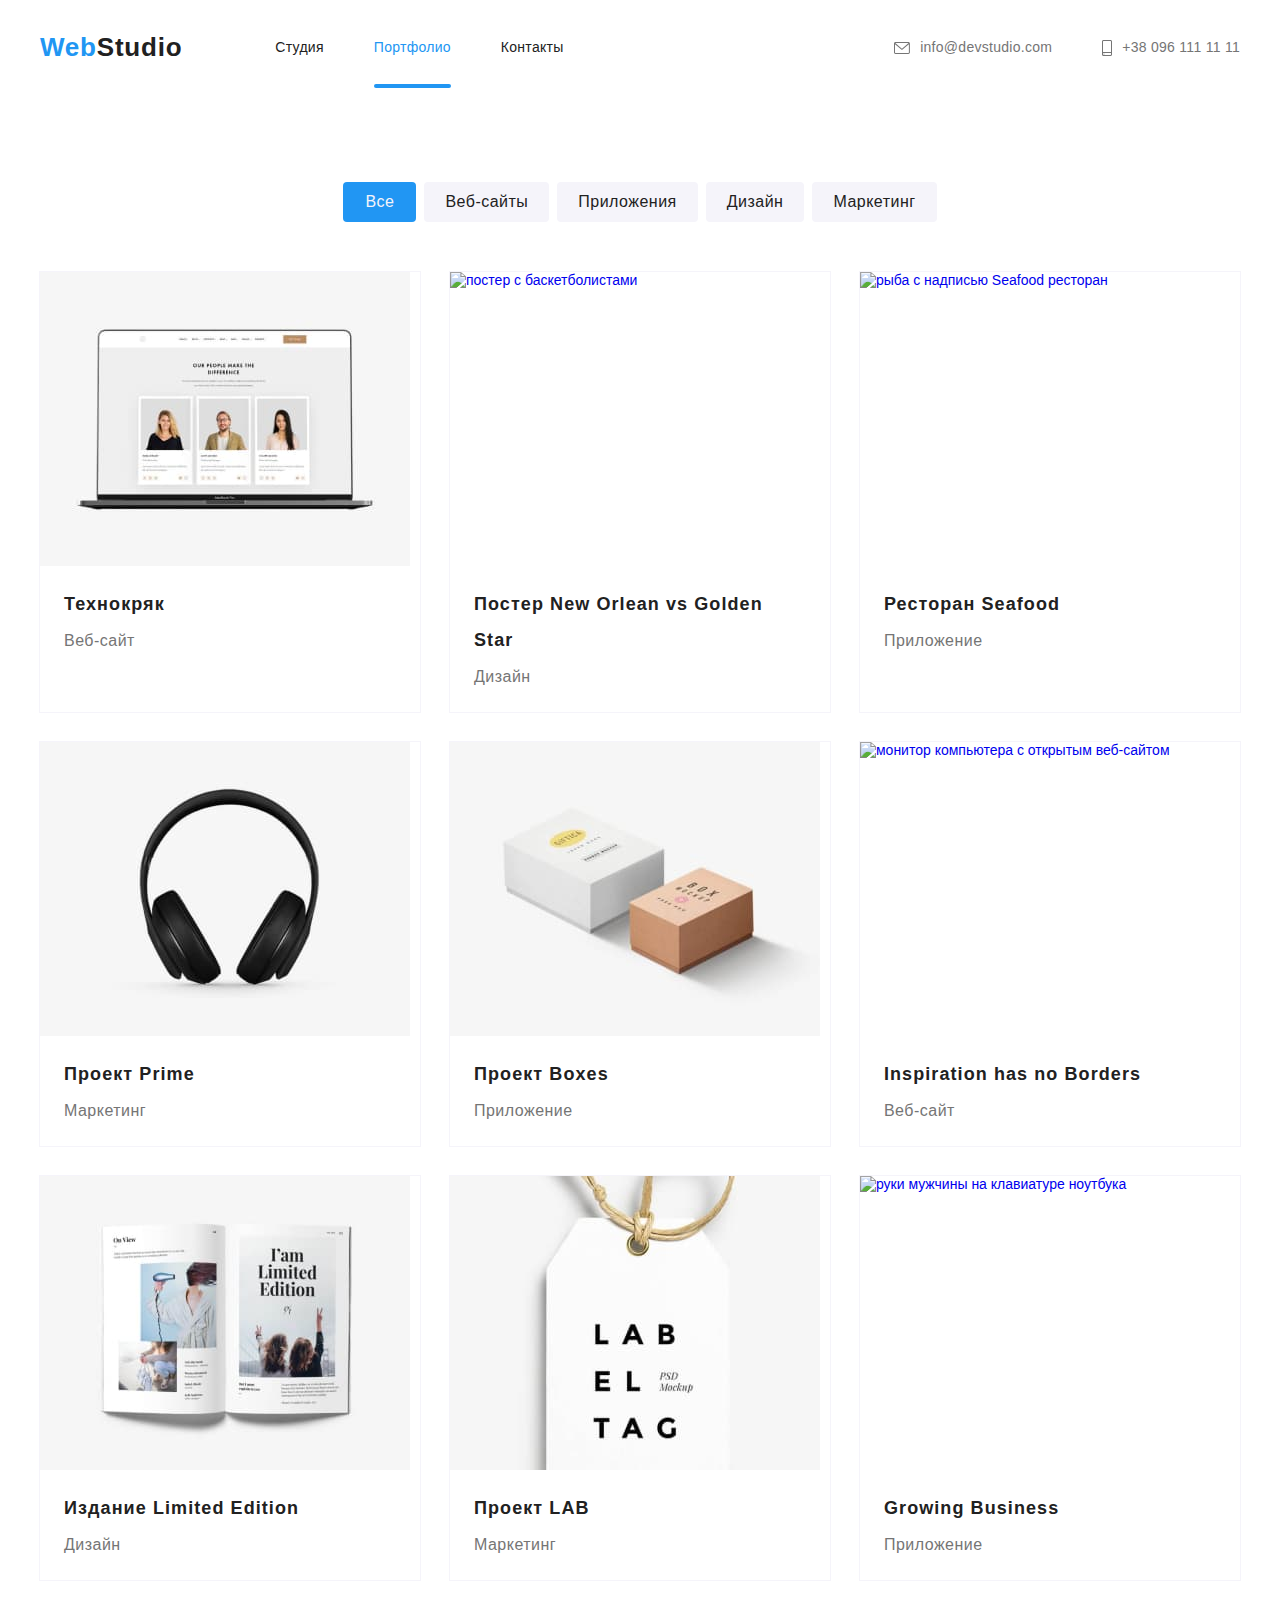
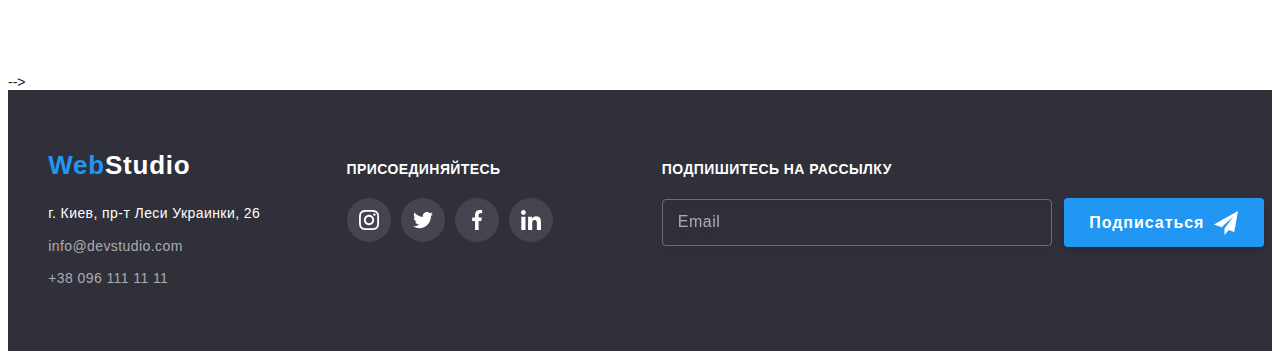
==== portfolio.html @ d3cbbb39 "filters" ====
<!DOCTYPE html>
<html lang="ru">
<head>
    <meta charset="UTF-8">
    <meta name="viewport" content="width=device-width, initial-scale=1.0">
    <title>Портфолио</title>
    <link rel="stylesheet" href="https://cdnjs.cloudflare.com/ajax/libs/modern-normalize/1.0.0/modern-normalize.min.css"
        integrity="sha512-ISS7cAi1PEhQ8jnbJpJZMd29NlhNj4AWYyLOSp2CE/CsHxTCu+r+t0D2yoJudVrd0/8fTVPUVDzY5Tvli75u/g=="
        crossorigin="anonymous" />
    <link rel="stylesheet" href="./css/portfolio.min.css">
</head>
<body>
    <!-- HEADER -->
        <header class="header">
            <div class="container page-header">
                <nav class="navigation">
                    <a href="#" class="logo"> <span class="logo-accent">Web</span>Studio</a>
                    <ul class="site-nav list">
                        <li class="site-nav-item">
                            <a href="./index.html" class="link">Студия</a>
                        </li>
                        <li class="site-nav-item">
                            <a href="./portfolio.html" class="link current">Портфолио</a>
                        </li>
                        <li class="site-nav-item">
                            <a href="#" class="link">Контакты</a>
                        </li>
                    </ul>
                </nav>
                <ul class="contacts-nav list">
                    <li class="contacts-nav-item">
                        <a href="mailto:info@devstudio.com" class="contacts-nav-link link">
                            <svg class="icon-mail" width="16px" height="12px">
                                <use href="./imeges/sprite-svg.svg#icon-envelope"></use>
                            </svg>info@devstudio.com</a>
                    </li>
                    <li class="contacts-nav-item">
                        <a href="tel:+380961111111" class="contacts-nav-link link">
                            <svg class="icon-phone" width="10px" height="16px">
                                <use href="./imeges/sprite-svg.svg#icon-smartphone"></use>
                            </svg>+38 096 111 11 11</a>
                    </li>
                </ul>
                <button class="burger-button" type="button" data-menu-button>
                    <svg class="burger-icon" width="40" height="40">
                        <use href="./imeges/sprite-svg.svg#menu-40"></use>
                    </svg>
                </button>
            </div>
            <div class="mobile-menu is-open" data-menu>
                <button class="mobile-close-button" type="button" data-menu-close>
                    <svg class="close-icon" width="40" height="40">
                        <use href="./imeges/sprite-svg.svg#close-40"></use>
                    </svg>
                </button>
                <ul class="mobile-site-nav list">
                    <li class="mobile-site-items">
                        <a href="./index.html" class="mobile-site-link link">Студия</a>
                    </li>
                    <li class="mobile-site-items">
                        <a href="./portfolio.html" class="mobile-site-link link current">Портфолио</a>
                    </li>
                    <li class="mobile-site-items">
                        <a href="#" class="mobile-site-link link ">Контакты</a>
                    </li>
                </ul>
                <div class="mobile-contacts">
                    <ul class="contacts-nav-mobile list">
                        <li class="mobile-contacts-item">
                            <a href="tel:+380961111111" class="mobile-contacts-link link">+38 096 111 11 11</a>
                        </li>
                        <li class="mobile-contacts-item">
                            <a href="mailto:info@devstudio.com" class="mobile-contacts-link link">info@devstudio.com</a>
                        </li>
                    </ul>
                    <ul class="mobile-social-menu list">
                        <li class="mobile-social-text">Instagram</li>
                        <li class="mobile-social-text">Twitter</li>
                        <li class="mobile-social-text">Facebook</li>
                        <li class="mobile-social-text">LinkedIn</li>
                    </ul>
                </div>
            </div>
        </header>
    <main>
    <!-- PORTFOLIO -->
        <section class="section-portfolio">
        <div class="container">
            <h1 class="visually-hidden">Портфолио</h1>
            <!--filters-->
            <ul class="section-filters list"> 
                <li class="filters-items">
                    <button type="button" class="buttons-filters filter-all">Все</button>
                </li>
                <li class="filters-items">
                    <button type="button" class="buttons-filters">Веб-сайты</button>
                </li>
                <li class="filters-items">
                    <button type="button" class="buttons-filters">Приложения</button>
                </li>
                <li class="filters-items">
                    <button type="button" class="buttons-filters">Дизайн</button>
                </li>
                <li class="filters-items">
                    <button type="button" class="buttons-filters">Маркетинг</button>
                </li>
            </ul> 
            <!--Projects-->
           <ul class="projects list"> 
               <li class="projects-items">
                <a href="#" class="projects-link link">
                    <div class="projects-thumb">
                    <img class="projects-img" src="./imeges/projects/tehnocrack.jpg" alt="монитор ноутбука с открытым веб-сайтом" width="370" height="294">
                            <p class="projects-overlay-text">
                                Технокряк это современная площадка распространения коронавируса. Компании используют эту платформу для цифрового
                                шпионажа и атак на защищённые сервера конкурентов.
                            </p>
                    </div>
                    <div class="card-title">
                            <h2 class="project-title">Технокряк</h2>
                            <p class="projects-text">Веб-сайт</p>
                    </div>
               </a>
              </li>
               <li class="projects-items">
                <a href="#" class="projects-link link">
                <div class="projects-thumb">
                    <img class="projects-img" src="./imeges/projects/poster.jpg" alt="постер с баскетболистами" width="370" height="294">
                        <p class="projects-overlay-text">
                            Технокряк это современная площадка распространения коронавируса. Компании используют эту платформу для цифрового
                            шпионажа и атак на защищённые сервера конкурентов.
                        </p>
                </div>
                    <div class="card-title">
                        <h2 class="project-title">Постер New Orlean vs Golden Star</h2>
                        <p class="projects-text">Дизайн</p>
                    </div>
                </a>
               </li>
               <li class="projects-items">
                <a href="#" class="projects-link link">
                <div class="projects-thumb">
                    <img class="projects-img" src="./imeges/projects/seafood.jpg" alt="рыба с надписью Seafood ресторан" width="370" height="294">
                        <p class="projects-overlay-text">
                            Технокряк это современная площадка распространения коронавируса. Компании используют эту платформу для цифрового
                            шпионажа и атак на защищённые сервера конкурентов.
                        </p>
                </div>
                    <div class="card-title">
                    <h2 class="project-title">Ресторан Seafood</h2>
                    <p class="projects-text">Приложение</p>
                </div>
                </a>
               </li>
               <li class="projects-items">
                <a href="#" class="projects-link link">
                <div class="projects-thumb">
                    <img class="projects-img" src="./imeges/projects/prime.jpg" alt="наушники" width="370" height="294">
                        <p class="projects-overlay-text">
                            Технокряк это современная площадка распространения коронавируса. Компании используют эту платформу для цифрового
                            шпионажа и атак на защищённые сервера конкурентов.
                        </p>
                </div>
                    <div class="card-title">
                        <h2 class="project-title">Проект Prime</h2>
                        <p class="projects-text">Маркетинг</p>
                    </div>
                </a>
                </li>
               <li class="projects-items">
                <a href="#" class="projects-link link">
                <div class="projects-thumb">
                    <img class="projects-img" src="./imeges/projects/boxes.jpg" alt="оранжевая и белая коробки с надписями" width="370" height="294">
                        <p class="projects-overlay-text">
                            Технокряк это современная площадка распространения коронавируса. Компании используют эту платформу для цифрового
                            шпионажа и атак на защищённые сервера конкурентов.
                        </p>
                </div>
                    <div class="card-title">
                    <h2 class="project-title">Проект Boxes</h2>
                   <p class="projects-text">Приложение</p>
                </div>
                </a>
                </li>
               <li class="projects-items">
                <a href="#" class="projects-link link">
                <div class="projects-thumb"> 
                    <img class="projects-img" src="./imeges/projects/no-borders.jpg" alt="монитор компьютера с открытым веб-сайтом" width="370" height="294">
                        <p class="projects-overlay-text">
                            Технокряк это современная площадка распространения коронавируса. Компании используют эту платформу для цифрового
                            шпионажа и атак на защищённые сервера конкурентов.
                        </p>
                </div>
                    <div class="card-title">
                        <h2 class="project-title">Inspiration has no Borders</h2>
                        <p class="projects-text">Веб-сайт</p>
                    </div>
                </a>
                </li>
               <li class="projects-items">
                <a href="#" class="projects-link link">
                <div class="projects-thumb">
                    <img class="projects-img" src="./imeges/projects/limited.jpg" alt="раскрытый журнал" width="370" height="294">
                        <p class="projects-overlay-text">
                            Технокряк это современная площадка распространения коронавируса. Компании используют эту платформу для цифрового
                            шпионажа и атак на защищённые сервера конкурентов.
                        </p>
                </div>
                    <div class="card-title">
                        <h2 class="project-title">Издание Limited Edition</h2>
                        <p class="projects-text">Дизайн</p>
                    </div>
                </a>
                </li>
               <li class="projects-items">
                <a href="#" class="projects-link link">
                <div class="projects-thumb">
                    <img class="projects-img" src="./imeges/projects/lab.jpg" alt="бирка от одежды" width="370" height="294">
                        <p class="projects-overlay-text">
                            Технокряк это современная площадка распространения коронавируса. Компании используют эту платформу для цифрового
                            шпионажа и атак на защищённые сервера конкурентов.
                        </p>
                </div>
                    <div class="card-title">
                        <h2 class="project-title">Проект LAB</h2>
                        <p class="projects-text">Маркетинг</p>
                    </div>
                </a>
               </li>
               <li class="projects-items">
                <a href="#" class="projects-link link">
                <div class="projects-thumb">
                    <img class="projects-img" src="./imeges/projects/business.jpg" alt="руки мужчины на клавиатуре ноутбука" width="370" height="294">
                        <p class="projects-overlay-text">
                            Технокряк это современная площадка распространения коронавируса. Компании используют эту платформу для цифрового
                            шпионажа и атак на защищённые сервера конкурентов.
                        </p>
                </div>
                    <div class="card-title">
                        <h2 class="project-title">Growing Business</h2>
                        <p class="projects-text">Приложение</p>
                    </div>
                </a>
                </li>
           </ul>

        </div>
        </section> -->
    </main>
<!-- FOOTER -->
    <footer class="footer-contacts">
        <div class="container footer">
            <div class="footer-adress">
                <a href="#" class="footer-logo link"><span class="logo-accent">Web</span>Studio</a>
                <address>
                    <ul class="adress list">
                        <li class="adress-item">
                            <a href="https://goo.gl/maps/YhiBnoZrhkPJPNng6" target="blank" class="adress-map">г. Киев, пр-т
                                Леси Украинки, 26</a>
                        </li>
                        <li class="adress-item">
                            <a href="mailto:info@devstudio.com" class="adress-link">info@devstudio.com</a>
                        </li>
                        <li class="adress-item">
                            <a href="tel:+380961111111" class="adress-link">+38 096 111 11 11</a>
                        </li>
                    </ul>
                </address>
            </div>
            <div class="social-footer">
                <p class="social-footer-text">присоединяйтесь</p>
                <ul class="social-footer-thumbs list">
                    <li class="social-footer-items">
                        <a href="#" class="social-footer-link link">
                            <svg class="social-footer-icons" width="20px" height="20px">
                                <use href="./imeges/sprite-svg.svg#icon-instagram"></use>
                            </svg>
                        </a>
                    </li>
                    <li class="social-footer-items">
                        <a href="#" class="social-footer-link link">
                            <svg class="social-footer-icons" width="20px" height="20px">
                                <use href="./imeges/sprite-svg.svg#icon-twitter"></use>
                            </svg>
                        </a>
                    </li>
                    <li class="social-footer-items">
                        <a href="#" class="social-footer-link link">
                            <svg class="social-footer-icons" width="20px" height="20px">
                                <use href="./imeges/sprite-svg.svg#icon-facebook"></use>
                            </svg>
                        </a>
                    </li>
                    <li class="social-footer-items">
                        <a href="#" class="social-footer-link link">
                            <svg class="social-footer-icons" width="20px" height="20px">
                                <use href="./imeges/sprite-svg.svg#icon-linkedin"></use>
                            </svg>
                        </a>
                    </li>
                </ul>
            </div>
                    <div class="subscribe-footer">
                        <p class="subscribe-footer-text">Подпишитесь на рассылку</p>
                        <div class="subscribe-form">
                            <form class="footer-form">
                                <div class="form-field">
                                    <label for="mail"></label>
                                    <input class="form-field-input" type="text" name="mail" id="mail" placeholder="Email" />
                                </div>
                                <button type="submit" class="btn-subscribe">Подписаться
                                    <svg class="btn-icon" width="24" height="24">
                                        <use href="./imeges/sprite-svg.svg#send"></use>
                                    </svg>
                                </button>
                            </form>
                        </div>
                    </div>
        </div>
    </footer>
    <script src="./js/mobile-menu.js"></script>
</body>
</html>
---- css/portfolio.min.css ----
:root{--main-font: "Roboto", sans-serif;--logo-font: "Raleway", sans-serif;--primary-text-color: #212121;--title-text-color: #757575;--accent-color: #2196f3;--main-bg-color: #eeeeee;--background-color: #ffffff;--main-lite-color: rgba(255, 255, 255, 0.6);--footer-bg-color: #2f303a;--main-bg-color: #f5f4fa;--icon-color: #afb1b8;--time-animation: 250ms;--bezier-animation: cubic-bezier(0.4, 0, 0.2, 1)}.visually-hidden{position:absolute;width:1px;height:1px;margin:-1px;padding:0;overflow:hidden;border:0;clip:rect(0 0 0 0)}body{font-family:"Roboto",sans-serif;font-weight:400;font-size:14px;background-color:#fff;color:#212121}.list{padding:0px;margin:0px;list-style:none}.link{text-decoration:none}h1,h2,h3,h4,p{margin:0px}img{display:block;max-width:100%;height:auto}.btn-subscribe,.modal-btn-thumb,.page-header,.social-footer-thumbs,.social-footer-link,.footer-form,.form-field{display:-webkit-box;display:-ms-flexbox;display:flex;-webkit-box-align:center;-ms-flex-align:center;align-items:center}.container{width:100%;padding:0 15px;margin:0 auto}@media screen and (min-width: 480px){.container{width:480px}}@media screen and (min-width: 768px){.container{width:768px}}@media screen and (min-width: 1200px){.container{width:1200px}}@media screen and (min-width: 768px){.burger-button{display:none}}.burger-button,.mobile-close-button{padding:0;border:none;background-color:transparent}.mobile-close-button{position:absolute;top:10px;right:15px}.burger-button:hover,.burger-button:focus,.mobile-close-button:hover,.mobile-close-button:focus{color:#2196f3}.buttons.primary{padding:10px 30px;min-width:200px;text-align:center;border:1px solid transparent;border-radius:4px;font-size:16px;font-weight:700;line-height:1.87;letter-spacing:0.06em;cursor:pointer;background-color:#2196f3;color:#fff;-webkit-transition-property:background-color, -webkit-box-shadow;transition-property:background-color, -webkit-box-shadow;transition-property:background-color, box-shadow;transition-property:background-color, box-shadow, -webkit-box-shadow;-webkit-transition-duration:250ms;transition-duration:250ms;-webkit-transition-timing-function:cubic-bezier(0.4, 0, 0.2, 1);transition-timing-function:cubic-bezier(0.4, 0, 0.2, 1)}.buttons.primary:hover,.buttons.primary:focus{background-color:#188ce8;-webkit-box-shadow:0px 4px 4px rgba(0,0,0,0.15);box-shadow:0px 4px 4px rgba(0,0,0,0.15)}.buttons-filters{margin:0px;padding:6px 20px;min-width:73px;text-align:center;border:1px solid transparent;border-radius:4px;font-size:16px;font-weight:500;line-height:1.62;letter-spacing:0.03em;cursor:pointer;background-color:#f5f4fa;color:#212121;font-family:inherit;-webkit-transition-property:background-color, color, -webkit-box-shadow;transition-property:background-color, color, -webkit-box-shadow;transition-property:background-color, box-shadow, color;transition-property:background-color, box-shadow, color, -webkit-box-shadow;-webkit-transition-duration:250ms;transition-duration:250ms;-webkit-transition-timing-function:cubic-bezier(0.4, 0, 0.2, 1);transition-timing-function:cubic-bezier(0.4, 0, 0.2, 1)}.buttons-filters:hover,.buttons-filters:focus{background-color:#2196f3;color:#f5f4fa;-webkit-box-shadow:0px 3px 1px rgba(0,0,0,0.1),0px 1px 2px rgba(0,0,0,0.08),0px 2px 2px rgba(0,0,0,0.12);box-shadow:0px 3px 1px rgba(0,0,0,0.1),0px 1px 2px rgba(0,0,0,0.08),0px 2px 2px rgba(0,0,0,0.12)}.btn-subscribe{-webkit-box-pack:center;-ms-flex-pack:center;justify-content:center;padding:10px;min-width:200px;font-size:16px;font-weight:700;line-height:1.87;-webkit-box-align:center;-ms-flex-align:center;align-items:center;text-align:center;letter-spacing:0.06em;color:#fff;background-color:#2196f3;-webkit-box-shadow:0px 4px 4px rgba(0,0,0,0.15);box-shadow:0px 4px 4px rgba(0,0,0,0.15);border-radius:4px;border-width:0;cursor:pointer}.btn-icon{margin-left:10px}.modal-btn-thumb{position:absolute;top:8px;right:8px;-webkit-box-pack:center;-ms-flex-pack:center;justify-content:center;background-color:#fff;width:30px;height:30px;border:1px solid rgba(0,0,0,0.1);border-radius:50%;cursor:pointer;color:#000000}.modal-btn-thumb:hover,.modal-btn-thumb:focus{color:#2196f3}.modal-icon-close{fill:currentColor;-webkit-transition-property:color;transition-property:color;-webkit-transition-duration:250ms;transition-duration:250ms;-webkit-transition-timing-function:cubic-bezier(0.4, 0, 0.2, 1);transition-timing-function:cubic-bezier(0.4, 0, 0.2, 1)}.modal-btn-send{text-align:center}.btn-send{padding:10px 56px;font-size:16px;font-weight:700;line-height:1.87;letter-spacing:0.06em;min-width:200px;background-color:#2196f3;color:#fff;-webkit-box-shadow:0px 4px 4px rgba(0,0,0,0.15);box-shadow:0px 4px 4px rgba(0,0,0,0.15);border-radius:4px;border-width:0;cursor:pointer;-webkit-transition-property:background-color;transition-property:background-color;-webkit-transition-duration:250ms;transition-duration:250ms;-webkit-transition-timing-function:cubic-bezier(0.4, 0, 0.2, 1);transition-timing-function:cubic-bezier(0.4, 0, 0.2, 1)}.btn-send:focus,.btn-send:hover{background:#188ce8;-webkit-box-shadow:0px 4px 4px rgba(0,0,0,0.15);box-shadow:0px 4px 4px rgba(0,0,0,0.15)}.section-title{margin-bottom:50px;text-align:center;font-size:36px;font-weight:700;line-height:1.16;letter-spacing:0.03em}.mobile-menu{position:absolute;top:0;left:50%;-webkit-transform:translateX(-50%) translateY(-100%);transform:translateX(-50%) translateY(-100%);width:100%;max-width:480px;max-height:796px;display:-webkit-box;display:-ms-flexbox;display:flex;-webkit-box-orient:vertical;-webkit-box-direction:normal;-ms-flex-direction:column;flex-direction:column;-webkit-box-pack:justify;-ms-flex-pack:justify;justify-content:space-between;padding:48px 40px;background-color:#fff;-webkit-transition-property:-webkit-transform;transition-property:-webkit-transform;transition-property:transform;transition-property:transform, -webkit-transform;-webkit-transition-duration:250ms;transition-duration:250ms;-webkit-transition-timing-function:cubic-bezier(0.4, 0, 0.2, 1);transition-timing-function:cubic-bezier(0.4, 0, 0.2, 1)}.mobile-menu.is-open{-webkit-transform:translateX(-50%) translateY(0%);transform:translateX(-50%) translateY(0%)}@media screen and (min-width: 768px){.mobile-menu{display:none}}.mobile-site-nav{margin-bottom:305px}.mobile-site-items:not(:last-child){margin-bottom:37px}.mobile-site-link{font-size:40px;font-weight:500;line-height:1.18;letter-spacing:0.02em;color:#212121;-webkit-transition-property:color;transition-property:color;-webkit-transition-duration:250ms;transition-duration:250ms;-webkit-transition-timing-function:cubic-bezier(0.4, 0, 0.2, 1);transition-timing-function:cubic-bezier(0.4, 0, 0.2, 1)}.mobile-site-link.current{color:#2196f3}.mobile-site-link:hover,.mobile-site-link:focus{color:#2196f3;fill:#2196f3}.contacts-nav-mobile{margin-bottom:64px}.mobile-contacts-item:not(:last-child){margin-bottom:32px}.mobile-contacts-link{font-size:34px;font-weight:500;line-height:1.18;letter-spacing:0.02em;color:#757575;-webkit-transition-property:color;transition-property:color;-webkit-transition-duration:250ms;transition-duration:250ms;-webkit-transition-timing-function:cubic-bezier(0.4, 0, 0.2, 1);transition-timing-function:cubic-bezier(0.4, 0, 0.2, 1)}.mobile-contacts-link:hover,.mobile-contacts-link:focus{color:#2196f3}.mobile-social-menu{display:-webkit-box;display:-ms-flexbox;display:flex;font-size:18px;font-weight:500;line-height:1.22;letter-spacing:0.02em;color:#2196f3}.mobile-social-text:not(:last-child){margin-right:10px}.mobile-social-text:not(:last-child)::after{content:" ";margin-left:10px;width:22px;height:0px;border:1px solid rgba(33,33,33,0.2)}.burger-icon,.mobile-close-button{fill:currentColor}.page-header{-webkit-box-pack:justify;-ms-flex-pack:justify;justify-content:space-between;-webkit-box-align:center;-ms-flex-align:center;align-items:center}@media screen and (min-width: 768px){.navigation{display:-webkit-box;display:-ms-flexbox;display:flex;-webkit-box-align:center;-ms-flex-align:center;align-items:center}}.logo{display:block;padding-top:24px;padding-bottom:24px;font-family:"Raleway",sans-serif;font-size:26px;font-weight:700;line-height:1.19;letter-spacing:0.03em;text-decoration:none;cursor:pointer;margin-right:88px;color:#212121}@media screen and (min-width: 1200px){.logo{margin-right:93px}}.logo-accent{font-family:"Raleway",sans-serif;font-size:26px;font-weight:700;line-height:1.23;letter-spacing:0.03em;color:#2196f3}.site-nav{display:-webkit-box;display:-ms-flexbox;display:flex}@media screen and (max-width: 767px){.site-nav{display:none}}.site-nav .link{display:block;padding-top:32px;padding-bottom:32px;font-weight:500;line-height:1.14;letter-spacing:0.02em;text-decoration:none;color:#212121;-webkit-transition-property:color;transition-property:color;-webkit-transition-duration:250ms;transition-duration:250ms;-webkit-transition-timing-function:cubic-bezier(0.4, 0, 0.2, 1);transition-timing-function:cubic-bezier(0.4, 0, 0.2, 1)}.site-nav .link:hover,.site-nav .link:focus{color:#2196f3;fill:#2196f3}.site-nav .link.current{position:relative;color:#2196f3}.site-nav .link.current::after{content:"";position:absolute;left:0;bottom:0;display:block;width:100%;height:4px;background-color:#2196f3;border-radius:2px}.site-nav-item:not(:last-child){margin-right:50px}@media screen and (max-width: 767px){.contacts-nav{display:none}}@media screen and (min-width: 768px){.contacts-nav{margin-left:auto}}@media screen and (min-width: 1200px){.contacts-nav{display:-webkit-box;display:-ms-flexbox;display:flex;-webkit-box-align:center;-ms-flex-align:center;align-items:center;margin-left:auto}}@media screen and (min-width: 768px){.contacts-nav-item:not(:last-child){margin-bottom:10px}}@media screen and (min-width: 1200px){.contacts-nav-item:not(:last-child){margin-right:50px;margin-bottom:0}}.contacts-nav-link{font-weight:500;font-size:12px;line-height:1.17;letter-spacing:0.02em;color:#757575;-webkit-transition-property:color;transition-property:color;-webkit-transition-duration:250ms;transition-duration:250ms;-webkit-transition-timing-function:cubic-bezier(0.4, 0, 0.2, 1);transition-timing-function:cubic-bezier(0.4, 0, 0.2, 1)}@media screen and (min-width: 768px){.contacts-nav-link{display:-webkit-box;display:-ms-flexbox;display:flex;-webkit-box-align:center;-ms-flex-align:center;align-items:center}}@media screen and (min-width: 1200px){.contacts-nav-link{padding-top:32px;padding-bottom:32px;font-size:14px;font-weight:500;line-height:1.14;display:-webkit-box;display:-ms-flexbox;display:flex;-webkit-box-align:center;-ms-flex-align:center;align-items:center;-webkit-box-pack:center;-ms-flex-pack:center;justify-content:center;letter-spacing:0.02em}}.contacts-nav-link:hover,.contacts-nav-link:focus{color:#2196f3;fill:#2196f3}.icon-mail{display:block;margin-right:10px;fill:currentColor;-webkit-transition-property:fill;transition-property:fill;-webkit-transition-duration:250ms;transition-duration:250ms;-webkit-transition-timing-function:cubic-bezier(0.4, 0, 0.2, 1);transition-timing-function:cubic-bezier(0.4, 0, 0.2, 1)}.icon-phone{display:block;margin-right:10px;fill:currentColor;-webkit-transition-property:fill;transition-property:fill;-webkit-transition-duration:250ms;transition-duration:250ms;-webkit-transition-timing-function:cubic-bezier(0.4, 0, 0.2, 1);transition-timing-function:cubic-bezier(0.4, 0, 0.2, 1)}.header-portfolio{border-bottom:1px solid #ececec}.section-portfolio{padding-top:94px;padding-bottom:94px}.section-filters{display:-webkit-box;display:-ms-flexbox;display:flex;-ms-flex-wrap:wrap;flex-wrap:wrap}@media screen and (min-width: 768px){.section-filters{-webkit-box-pack:center;-ms-flex-pack:center;justify-content:center;margin-bottom:50px}}.filters-items:not(:last-child){margin-right:8px;margin-bottom:15px}@media screen and (min-width: 768px){.filters-items:not(:last-child){margin-right:8px;margin-bottom:0}}.filters-items .filter-all{background-color:#2196f3;color:#f5f4fa;-webkit-transition-property:background-color, color;transition-property:background-color, color;-webkit-transition-duration:250ms;transition-duration:250ms;-webkit-transition-timing-function:cubic-bezier(0.4, 0, 0.2, 1);transition-timing-function:cubic-bezier(0.4, 0, 0.2, 1)}.filters-items .filter-all:first-child:hover,.filters-items .filter-all:first-child:focus{background-color:#f5f4fa;color:#212121}.projects{display:-webkit-box;display:-ms-flexbox;display:flex;-ms-flex-wrap:wrap;flex-wrap:wrap}.projects-items{width:calc((100% - 60px) / 3);outline:1px solid #f5f4fa}.projects-items:not(:nth-child(3n)){margin-right:30px}.projects-items:not(:nth-last-child(-n+3)){margin-bottom:30px}.projects-link{display:block;-webkit-transition-property:-webkit-box-shadow;transition-property:-webkit-box-shadow;transition-property:box-shadow;transition-property:box-shadow, -webkit-box-shadow;-webkit-transition-duration:250ms;transition-duration:250ms;-webkit-transition-timing-function:cubic-bezier(0.4, 0, 0.2, 1);transition-timing-function:cubic-bezier(0.4, 0, 0.2, 1)}.projects-link:hover,.projects-link:focus{-webkit-box-shadow:0px 1px 1px rgba(0,0,0,0.12),0px 4px 4px rgba(0,0,0,0.06),1px 4px 6px rgba(0,0,0,0.16);box-shadow:0px 1px 1px rgba(0,0,0,0.12),0px 4px 4px rgba(0,0,0,0.06),1px 4px 6px rgba(0,0,0,0.16)}.card-title{padding:20px 24px;background-color:#fff}.project-title{margin-bottom:4px;font-size:18px;font-weight:700;line-height:2;letter-spacing:0.06em;color:#212121}.projects-text{font-size:16px;line-height:1.87;letter-spacing:0.03em;color:#757575}.projects-thumb{position:relative;overflow:hidden}.projects-overlay-text{position:absolute;top:0;left:0;-webkit-transform:translateY(100%);transform:translateY(100%);opacity:0;width:100%;height:100%;background-color:rgba(33,150,243,0.9);padding:63px 24px;font-size:18px;font-weight:400;line-height:1.56;letter-spacing:0.03em;color:#fff;-webkit-transition-property:-webkit-transform;transition-property:-webkit-transform;transition-property:transform;transition-property:transform, -webkit-transform;-webkit-transition-duration:250ms;transition-duration:250ms;-webkit-transition-timing-function:cubic-bezier(0.4, 0, 0.2, 1);transition-timing-function:cubic-bezier(0.4, 0, 0.2, 1)}.projects-link:hover .projects-overlay-text,.projects-link:focus .projects-overlay-text{opacity:1;-webkit-transform:translateY(0);transform:translateY(0)}.footer-contacts{padding-top:60px;padding-bottom:60px;background-color:#2f303a}.container.footer{text-align:center}@media screen and (min-width: 1200px){.container.footer{display:-webkit-box;display:-ms-flexbox;display:flex;-webkit-box-align:baseline;-ms-flex-align:baseline;align-items:baseline;-ms-flex-pack:distribute;justify-content:space-around;text-align:left}}.footer-logo{display:block;font-size:26px;font-weight:700;line-height:1.19;letter-spacing:0.03em;color:#fff;font-family:"Raleway",sans-serif;text-decoration:none;margin-bottom:20px}@media screen and (min-width: 768px){.footer-media{display:-webkit-box;display:-ms-flexbox;display:flex;-webkit-box-pack:justify;-ms-flex-pack:justify;justify-content:space-between;-webkit-box-align:baseline;-ms-flex-align:baseline;align-items:baseline}}.footer-adress{margin-bottom:60px}@media screen and (min-width: 1200px){.footer-adress:not(:last-child){margin-bottom:0;margin-right:70px}}.adress .adress-map{line-height:1.71;letter-spacing:0.03em;color:#fff;font-style:normal;text-decoration:none;-webkit-transition-property:color;transition-property:color;-webkit-transition-duration:250ms;transition-duration:250ms;-webkit-transition-timing-function:cubic-bezier(0.4, 0, 0.2, 1);transition-timing-function:cubic-bezier(0.4, 0, 0.2, 1)}.adress .adress-map:hover,.adress .adress-map:focus{color:#2196f3}.adress .adress-item:not(:last-child){margin-bottom:8px}@media screen and (min-width: 768px){.adress .adress-item:not(:last-child){margin-bottom:9px}}.adress .adress-link{line-height:1.71;letter-spacing:0.03em;color:rgba(255,255,255,0.6);font-style:normal;text-decoration:none}.adress .adress-link:hover,.adress .adress-link:focus{color:#2196f3}.social-footer{margin-bottom:60px}@media screen and (min-width: 1200px){.social-footer{margin-right:93px;margin-bottom:0;min-width:206px;height:80px}}.social-footer-text{margin-bottom:20px;font-size:14px;font-weight:700;line-height:1.14;letter-spacing:0.03em;text-transform:uppercase;color:#fff}.social-footer-thumbs{-webkit-box-pack:center;-ms-flex-pack:center;justify-content:center}@media screen and (min-width: 1200px){.social-footer-thumbs{-webkit-box-pack:justify;-ms-flex-pack:justify;justify-content:space-between}}.social-footer-link{-webkit-box-pack:center;-ms-flex-pack:center;justify-content:center;width:100%;height:100%;background-color:rgba(255,255,255,0.1);border-radius:50%;color:#fff;-webkit-transition-property:background-color;transition-property:background-color;-webkit-transition-duration:250ms;transition-duration:250ms;-webkit-transition-timing-function:cubic-bezier(0.4, 0, 0.2, 1);transition-timing-function:cubic-bezier(0.4, 0, 0.2, 1)}.social-footer-link:hover,.social-footer-link:focus{background-color:#2196f3}.social-footer-items{width:44px;height:44px}.social-footer-items:not(:last-child){margin-right:10px}.social-footer-icons{fill:currentColor}.subscribe-footer{text-align:center}@media screen and (min-width: 1200px){.subscribe-footer{text-align:left}}.subscribe-footer-text{margin-bottom:20px;font-size:14px;font-weight:700;line-height:1.14;letter-spacing:0.03em;text-transform:uppercase;color:#fff}.footer-form{-webkit-box-orient:vertical;-webkit-box-direction:normal;-ms-flex-direction:column;flex-direction:column}@media screen and (min-width: 1200px){.footer-form{-webkit-box-orient:horizontal;-webkit-box-direction:normal;-ms-flex-direction:row;flex-direction:row;width:570px}}.form-field{-webkit-box-orient:vertical;-webkit-box-direction:normal;-ms-flex-direction:column;flex-direction:column;margin-bottom:20px}.form-field .form-field-input::-webkit-input-placeholder{font-size:16px;font-weight:400;line-height:1.25;-webkit-box-align:center;align-items:center;letter-spacing:0.03em;color:rgba(255,255,255,0.6)}.form-field .form-field-input:-ms-input-placeholder{font-size:16px;font-weight:400;line-height:1.25;-ms-flex-align:center;align-items:center;letter-spacing:0.03em;color:rgba(255,255,255,0.6)}.form-field .form-field-input::-ms-input-placeholder{font-size:16px;font-weight:400;line-height:1.25;-ms-flex-align:center;align-items:center;letter-spacing:0.03em;color:rgba(255,255,255,0.6)}.form-field .form-field-input::placeholder{font-size:16px;font-weight:400;line-height:1.25;-webkit-box-align:center;-ms-flex-align:center;align-items:center;letter-spacing:0.03em;color:rgba(255,255,255,0.6)}@media screen and (min-width: 1200px){.form-field{margin-bottom:0;margin-right:12px;-webkit-box-orient:horizontal;-webkit-box-direction:normal;-ms-flex-direction:row;flex-direction:row;-webkit-box-align:center;-ms-flex-align:center;align-items:center}}.form-field-input{display:-webkit-box;display:-ms-flexbox;display:flex;margin:0;padding:15px;width:358px;color:#fff;background-color:transparent;border:1px solid rgba(255,255,255,0.3);-webkit-filter:drop-shadow(0px 4px 4px rgba(0,0,0,0.15));filter:drop-shadow(0px 4px 4px rgba(0,0,0,0.15));border-radius:4px}
/*# sourceMappingURL=portfolio.min.css.map */
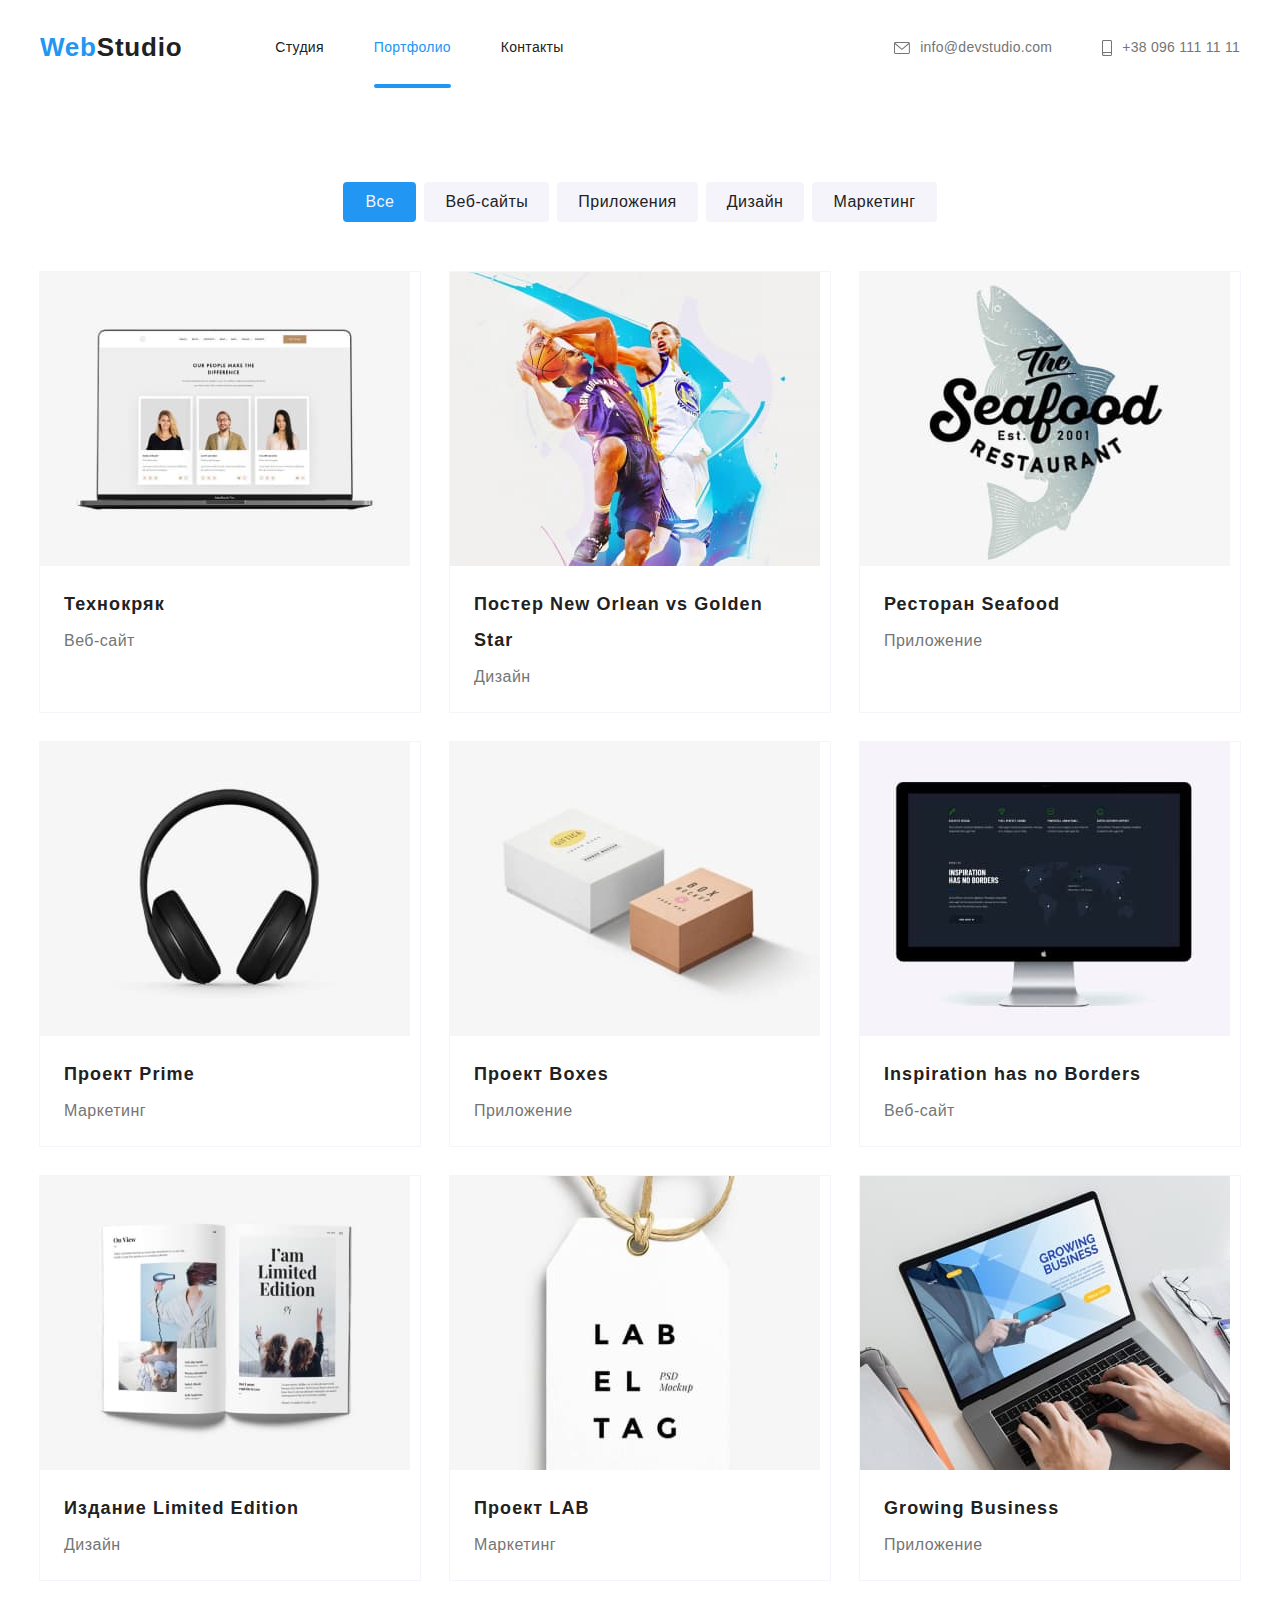
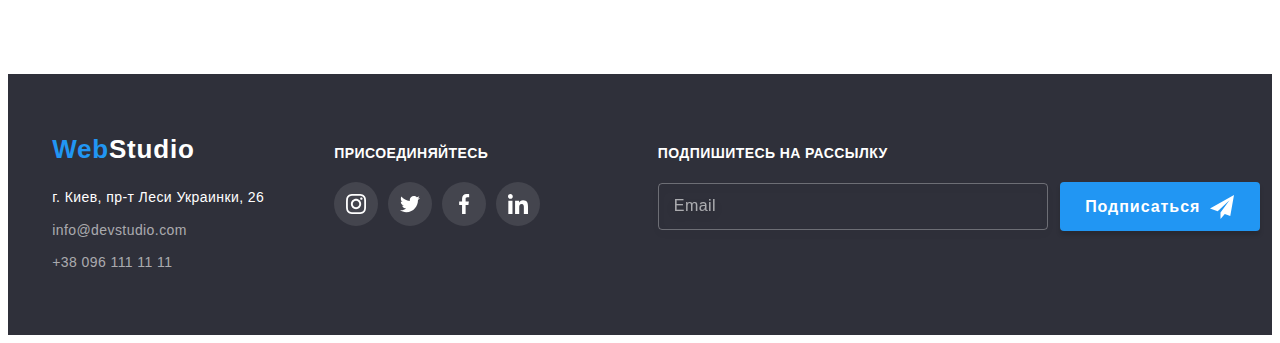
==== commit e89d105b: "project" ====
--- a/portfolio.html
+++ b/portfolio.html
@@ -110,11 +110,22 @@
                <li class="projects-items">
                 <a href="#" class="projects-link link">
                     <div class="projects-thumb">
-                    <img class="projects-img" src="./imeges/projects/tehnocrack.jpg" alt="монитор ноутбука с открытым веб-сайтом" width="370" height="294">
+                        <picture>
+                            <source srcset="./imeges/projects/tehno-descktop.webp 1x, ./imeges/projects/tehno-descktop@2x.webp 2x"
+                                media="(min-width: 1200px)" type="imege/webp" />
+                            <source srcset="./imeges/projects/tehno-descktop.jpg 1x, ./imeges/projects/tehno-descktop@2x.jpg 2x"
+                                media="(min-width: 1200px)" />
+                        
+                            <source srcset="./imeges/projects/tehno-tablet.webp 1x, ./imeges/projects/tehno-tablet@2x.webp 2x"
+                                media="(min-width: 768px)" type="imege/webp" />
+                            <source srcset="./imeges/projects/tehno-tablet.jpg 1x, ./imeges/projects/tehno-tablet@2x.jpg 2x"
+                                media="(min-width: 768px)" />
+                            <img class="projects-img" src="./imeges/projects/tehno-mob.jpg" alt="монитор ноутбука с открытым веб-сайтом">
+                        </picture>
                             <p class="projects-overlay-text">
-                                Технокряк это современная площадка распространения коронавируса. Компании используют эту платформу для цифрового
-                                шпионажа и атак на защищённые сервера конкурентов.
-                            </p>
+                                    Технокряк это современная площадка распространения коронавируса. Компании используют эту платформу для цифрового
+                                    шпионажа и атак на защищённые сервера конкурентов.
+                                </p>
                     </div>
                     <div class="card-title">
                             <h2 class="project-title">Технокряк</h2>
@@ -125,7 +136,18 @@
                <li class="projects-items">
                 <a href="#" class="projects-link link">
                 <div class="projects-thumb">
-                    <img class="projects-img" src="./imeges/projects/poster.jpg" alt="постер с баскетболистами" width="370" height="294">
+                    <picture>
+                        <source srcset="./imeges/projects/poster-descktop.webp 1x, ./imeges/projects/poster-descktop@2x.webp 2x"
+                            media="(min-width: 1200px)" type="imege/webp" />
+                        <source srcset="./imeges/projects/poster-descktop.jpg 1x, ./imeges/projects/poster-descktop@2x.jpg 2x"
+                            media="(min-width: 1200px)" />
+                    
+                        <source srcset="./imeges/projects/poster-tablet.webp 1x, ./imeges/projects/poster-tablet@2x.webp 2x"
+                            media="(min-width: 768px)" type="imege/webp" />
+                        <source srcset="./imeges/projects/poster-tablet.jpg 1x, ./imeges/projects/poster-tablet@2x.jpg 2x"
+                            media="(min-width: 768px)" />
+                        <img class="projects-img" src="./imeges/projects/poster-mob.jpg" alt="постер с баскетболистами">
+                    </picture>
                         <p class="projects-overlay-text">
                             Технокряк это современная площадка распространения коронавируса. Компании используют эту платформу для цифрового
                             шпионажа и атак на защищённые сервера конкурентов.
@@ -140,8 +162,19 @@
                <li class="projects-items">
                 <a href="#" class="projects-link link">
                 <div class="projects-thumb">
-                    <img class="projects-img" src="./imeges/projects/seafood.jpg" alt="рыба с надписью Seafood ресторан" width="370" height="294">
-                        <p class="projects-overlay-text">
+                    <picture>
+                        <source srcset="./imeges/projects/seafood-descktop.webp 1x, ./imeges/projects/seafood-descktop@2x.webp 2x"
+                            media="(min-width: 1200px)" type="imege/webp" />
+                        <source srcset="./imeges/projects/seafood-descktop.jpg 1x, ./imeges/projects/seafood-descktop@2x.jpg 2x"
+                            media="(min-width: 1200px)" />
+                    
+                        <source srcset="./imeges/projects/seafood-tablet.webp 1x, ./imeges/projects/seafood-tablet@2x.webp 2x"
+                            media="(min-width: 768px)" type="imege/webp" />
+                        <source srcset="./imeges/projects/seafood-tablet.jpg 1x, ./imeges/projects/seafood-tablet@2x.jpg 2x"
+                            media="(min-width: 768px)" />
+                        <img class="projects-img" src="./imeges/projects/seafood-mob.jpg" alt="рыба с надписью Seafood ресторан">
+                    </picture>
+                    <p class="projects-overlay-text">
                             Технокряк это современная площадка распространения коронавируса. Компании используют эту платформу для цифрового
                             шпионажа и атак на защищённые сервера конкурентов.
                         </p>
@@ -155,8 +188,19 @@
                <li class="projects-items">
                 <a href="#" class="projects-link link">
                 <div class="projects-thumb">
-                    <img class="projects-img" src="./imeges/projects/prime.jpg" alt="наушники" width="370" height="294">
-                        <p class="projects-overlay-text">
+                    <picture>
+                        <source srcset="./imeges/projects/prime-descktop.webp 1x, ./imeges/projects/prime-descktop@2x.webp 2x"
+                            media="(min-width: 1200px)" type="imege/webp" />
+                        <source srcset="./imeges/projects/prime-descktop.jpg 1x, ./imeges/projects/prime-descktop@2x.jpg 2x"
+                            media="(min-width: 1200px)" />
+                    
+                        <source srcset="./imeges/projects/prime-tablet.webp 1x, ./imeges/projects/prime-tablet@2x.webp 2x"
+                            media="(min-width: 768px)" type="imege/webp" />
+                        <source srcset="./imeges/projects/prime-tablet.jpg 1x, ./imeges/projects/prime-tablet@2x.jpg 2x"
+                            media="(min-width: 768px)" />
+                        <img class="projects-img" src="./imeges/projects/prime-mob.jpg" alt="наушники">
+                    </picture>
+                    <p class="projects-overlay-text">
                             Технокряк это современная площадка распространения коронавируса. Компании используют эту платформу для цифрового
                             шпионажа и атак на защищённые сервера конкурентов.
                         </p>
@@ -170,8 +214,19 @@
                <li class="projects-items">
                 <a href="#" class="projects-link link">
                 <div class="projects-thumb">
-                    <img class="projects-img" src="./imeges/projects/boxes.jpg" alt="оранжевая и белая коробки с надписями" width="370" height="294">
-                        <p class="projects-overlay-text">
+                    <picture>
+                        <source srcset="./imeges/projects/boxes-descktop.webp 1x, ./imeges/projects/boxes-descktop@2x.webp 2x"
+                            media="(min-width: 1200px)" type="imege/webp" />
+                        <source srcset="./imeges/projects/boxes-descktop.jpg 1x, ./imeges/projects/boxes-descktop@2x.jpg 2x"
+                            media="(min-width: 1200px)" />
+                    
+                        <source srcset="./imeges/projects/boxes-tablet.webp 1x, ./imeges/projects/boxes-tablet@2x.webp 2x"
+                            media="(min-width: 768px)" type="imege/webp" />
+                        <source srcset="./imeges/projects/boxes-tablet.jpg 1x, ./imeges/projects/boxes-tablet@2x.jpg 2x"
+                            media="(min-width: 768px)" />
+                        <img class="projects-img" src="./imeges/projects/boxes-mob.jpg" alt="оранжевая и белая коробки с надписями">
+                    </picture>
+                    <p class="projects-overlay-text">
                             Технокряк это современная площадка распространения коронавируса. Компании используют эту платформу для цифрового
                             шпионажа и атак на защищённые сервера конкурентов.
                         </p>
@@ -185,8 +240,19 @@
                <li class="projects-items">
                 <a href="#" class="projects-link link">
                 <div class="projects-thumb"> 
-                    <img class="projects-img" src="./imeges/projects/no-borders.jpg" alt="монитор компьютера с открытым веб-сайтом" width="370" height="294">
-                        <p class="projects-overlay-text">
+                    <picture>
+                        <source srcset="./imeges/projects/inspiration-descktop.webp 1x, ./imeges/projects/inspiration-descktop@2x.webp 2x"
+                            media="(min-width: 1200px)" type="imege/webp" />
+                        <source srcset="./imeges/projects/inspiration-descktop.jpg 1x, ./imeges/projects/inspiration-descktop@2x.jpg 2x"
+                            media="(min-width: 1200px)" />
+                        
+                        <source srcset="./imeges/projects/inspiration-tablet.webp 1x, ./imeges/projects/inspiration-tablet@2x.webp 2x"
+                            media="(min-width: 768px)" type="imege/webp" />
+                        <source srcset="./imeges/projects/inspiration-tablet.jpg 1x, ./imeges/projects/inspiration-tablet@2x.jpg 2x"
+                            media="(min-width: 768px)" />
+                        <img class="projects-img" src="./imeges/projects/inspiration-mob.jpg" alt="монитор компьютера с открытым веб-сайтом">
+                    </picture>
+                    <p class="projects-overlay-text">
                             Технокряк это современная площадка распространения коронавируса. Компании используют эту платформу для цифрового
                             шпионажа и атак на защищённые сервера конкурентов.
                         </p>
@@ -200,8 +266,19 @@
                <li class="projects-items">
                 <a href="#" class="projects-link link">
                 <div class="projects-thumb">
-                    <img class="projects-img" src="./imeges/projects/limited.jpg" alt="раскрытый журнал" width="370" height="294">
-                        <p class="projects-overlay-text">
+                    <picture>
+                        <source srcset="./imeges/projects/limited-descktop.webp 1x, ./imeges/projects/limited-descktop@2x.webp 2x"
+                            media="(min-width: 1200px)" type="imege/webp" />
+                        <source srcset="./imeges/projects/limited-descktop.jpg 1x, ./imeges/projects/limited-descktop@2x.jpg 2x"
+                            media="(min-width: 1200px)" />
+                    
+                        <source srcset="./imeges/projects/limited-tablet.webp 1x, ./imeges/projects/limited-tablet@2x.webp 2x"
+                            media="(min-width: 768px)" type="imege/webp" />
+                        <source srcset="./imeges/projects/limited-tablet.jpg 1x, ./imeges/projects/limited-tablet@2x.jpg 2x"
+                            media="(min-width: 768px)" />
+                        <img class="projects-img" src="./imeges/projects/limited-mob.jpg" alt="раскрытый журнал">
+                    </picture>
+                    <p class="projects-overlay-text">
                             Технокряк это современная площадка распространения коронавируса. Компании используют эту платформу для цифрового
                             шпионажа и атак на защищённые сервера конкурентов.
                         </p>
@@ -215,8 +292,19 @@
                <li class="projects-items">
                 <a href="#" class="projects-link link">
                 <div class="projects-thumb">
-                    <img class="projects-img" src="./imeges/projects/lab.jpg" alt="бирка от одежды" width="370" height="294">
-                        <p class="projects-overlay-text">
+                    <picture>
+                        <source srcset="./imeges/projects/lab-descktop.webp 1x, ./imeges/projects/lab-descktop@2x.webp 2x"
+                            media="(min-width: 1200px)" type="imege/webp" />
+                        <source srcset="./imeges/projects/lab-descktop.jpg 1x, ./imeges/projects/lab-descktop@2x.jpg 2x"
+                            media="(min-width: 1200px)" />
+                    
+                        <source srcset="./imeges/projects/lab-tablet.webp 1x, ./imeges/projects/lab-tablet@2x.webp 2x"
+                            media="(min-width: 768px)" type="imege/webp" />
+                        <source srcset="./imeges/projects/lab-tablet.jpg 1x, ./imeges/projects/lab-tablet@2x.jpg 2x"
+                            media="(min-width: 768px)" />
+                        <img class="projects-img" src="./imeges/projects/lab-mob.jpg" alt="бирка от одежды">
+                    </picture>
+                    <p class="projects-overlay-text">
                             Технокряк это современная площадка распространения коронавируса. Компании используют эту платформу для цифрового
                             шпионажа и атак на защищённые сервера конкурентов.
                         </p>
@@ -230,8 +318,19 @@
                <li class="projects-items">
                 <a href="#" class="projects-link link">
                 <div class="projects-thumb">
-                    <img class="projects-img" src="./imeges/projects/business.jpg" alt="руки мужчины на клавиатуре ноутбука" width="370" height="294">
-                        <p class="projects-overlay-text">
+                    <picture>
+                        <source srcset="./imeges/projects/growing-descktop.webp 1x, ./imeges/projects/growing-descktop@2x.webp 2x"
+                            media="(min-width: 1200px)" type="imege/webp" />
+                        <source srcset="./imeges/projects/growing-descktop.jpg 1x, ./imeges/projects/growing-descktop@2x.jpg 2x"
+                            media="(min-width: 1200px)" />
+                    
+                        <source srcset="./imeges/projects/growing-tablet.webp 1x, ./imeges/projects/growing-tablet@2x.webp 2x"
+                            media="(min-width: 768px)" type="imege/webp" />
+                        <source srcset="./imeges/projects/growing-tablet.jpg 1x, ./imeges/projects/growing-tablet@2x.jpg 2x"
+                            media="(min-width: 768px)" />
+                        <img class="projects-img" src="./imeges/projects/growing-mob.jpg" alt="руки мужчины на клавиатуре ноутбука">
+                    </picture>
+                    <p class="projects-overlay-text">
                             Технокряк это современная площадка распространения коронавируса. Компании используют эту платформу для цифрового
                             шпионажа и атак на защищённые сервера конкурентов.
                         </p>
@@ -243,20 +342,20 @@
                 </a>
                 </li>
            </ul>
-
         </div>
-        </section> -->
+        </section> 
     </main>
 <!-- FOOTER -->
-    <footer class="footer-contacts">
-        <div class="container footer">
+<footer class="footer-contacts">
+    <div class="container footer">
+        <div class="footer-media">
             <div class="footer-adress">
                 <a href="#" class="footer-logo link"><span class="logo-accent">Web</span>Studio</a>
                 <address>
                     <ul class="adress list">
                         <li class="adress-item">
-                            <a href="https://goo.gl/maps/YhiBnoZrhkPJPNng6" target="blank" class="adress-map">г. Киев, пр-т
-                                Леси Украинки, 26</a>
+                            <a href="https://goo.gl/maps/YhiBnoZrhkPJPNng6" target="blank" class="adress-map">г. Киев,
+                                пр-т Леси Украинки, 26</a>
                         </li>
                         <li class="adress-item">
                             <a href="mailto:info@devstudio.com" class="adress-link">info@devstudio.com</a>
@@ -300,24 +399,25 @@
                     </li>
                 </ul>
             </div>
-                    <div class="subscribe-footer">
-                        <p class="subscribe-footer-text">Подпишитесь на рассылку</p>
-                        <div class="subscribe-form">
-                            <form class="footer-form">
-                                <div class="form-field">
-                                    <label for="mail"></label>
-                                    <input class="form-field-input" type="text" name="mail" id="mail" placeholder="Email" />
-                                </div>
-                                <button type="submit" class="btn-subscribe">Подписаться
-                                    <svg class="btn-icon" width="24" height="24">
-                                        <use href="./imeges/sprite-svg.svg#send"></use>
-                                    </svg>
-                                </button>
-                            </form>
-                        </div>
-                    </div>
         </div>
-    </footer>
+        <div class="subscribe-footer">
+            <p class="subscribe-footer-text">Подпишитесь на рассылку</p>
+            <div class="subscribe-form">
+                <form class="footer-form">
+                    <div class="form-field">
+                        <label for="mail"></label>
+                        <input class="form-field-input" type="text" name="mail" id="mail" placeholder="Email" />
+                    </div>
+                    <button type="submit" class="btn-subscribe">Подписаться
+                        <svg class="btn-icon" width="24" height="24">
+                            <use href="./imeges/sprite-svg.svg#send"></use>
+                        </svg>
+                    </button>
+                </form>
+            </div>
+        </div>
+    </div>
+</footer>
     <script src="./js/mobile-menu.js"></script>
 </body>
 </html>--- a/css/portfolio.min.css
+++ b/css/portfolio.min.css
@@ -1,2 +1,2 @@
-:root{--main-font: "Roboto", sans-serif;--logo-font: "Raleway", sans-serif;--primary-text-color: #212121;--title-text-color: #757575;--accent-color: #2196f3;--main-bg-color: #eeeeee;--background-color: #ffffff;--main-lite-color: rgba(255, 255, 255, 0.6);--footer-bg-color: #2f303a;--main-bg-color: #f5f4fa;--icon-color: #afb1b8;--time-animation: 250ms;--bezier-animation: cubic-bezier(0.4, 0, 0.2, 1)}.visually-hidden{position:absolute;width:1px;height:1px;margin:-1px;padding:0;overflow:hidden;border:0;clip:rect(0 0 0 0)}body{font-family:"Roboto",sans-serif;font-weight:400;font-size:14px;background-color:#fff;color:#212121}.list{padding:0px;margin:0px;list-style:none}.link{text-decoration:none}h1,h2,h3,h4,p{margin:0px}img{display:block;max-width:100%;height:auto}.btn-subscribe,.modal-btn-thumb,.page-header,.social-footer-thumbs,.social-footer-link,.footer-form,.form-field{display:-webkit-box;display:-ms-flexbox;display:flex;-webkit-box-align:center;-ms-flex-align:center;align-items:center}.container{width:100%;padding:0 15px;margin:0 auto}@media screen and (min-width: 480px){.container{width:480px}}@media screen and (min-width: 768px){.container{width:768px}}@media screen and (min-width: 1200px){.container{width:1200px}}@media screen and (min-width: 768px){.burger-button{display:none}}.burger-button,.mobile-close-button{padding:0;border:none;background-color:transparent}.mobile-close-button{position:absolute;top:10px;right:15px}.burger-button:hover,.burger-button:focus,.mobile-close-button:hover,.mobile-close-button:focus{color:#2196f3}.buttons.primary{padding:10px 30px;min-width:200px;text-align:center;border:1px solid transparent;border-radius:4px;font-size:16px;font-weight:700;line-height:1.87;letter-spacing:0.06em;cursor:pointer;background-color:#2196f3;color:#fff;-webkit-transition-property:background-color, -webkit-box-shadow;transition-property:background-color, -webkit-box-shadow;transition-property:background-color, box-shadow;transition-property:background-color, box-shadow, -webkit-box-shadow;-webkit-transition-duration:250ms;transition-duration:250ms;-webkit-transition-timing-function:cubic-bezier(0.4, 0, 0.2, 1);transition-timing-function:cubic-bezier(0.4, 0, 0.2, 1)}.buttons.primary:hover,.buttons.primary:focus{background-color:#188ce8;-webkit-box-shadow:0px 4px 4px rgba(0,0,0,0.15);box-shadow:0px 4px 4px rgba(0,0,0,0.15)}.buttons-filters{margin:0px;padding:6px 20px;min-width:73px;text-align:center;border:1px solid transparent;border-radius:4px;font-size:16px;font-weight:500;line-height:1.62;letter-spacing:0.03em;cursor:pointer;background-color:#f5f4fa;color:#212121;font-family:inherit;-webkit-transition-property:background-color, color, -webkit-box-shadow;transition-property:background-color, color, -webkit-box-shadow;transition-property:background-color, box-shadow, color;transition-property:background-color, box-shadow, color, -webkit-box-shadow;-webkit-transition-duration:250ms;transition-duration:250ms;-webkit-transition-timing-function:cubic-bezier(0.4, 0, 0.2, 1);transition-timing-function:cubic-bezier(0.4, 0, 0.2, 1)}.buttons-filters:hover,.buttons-filters:focus{background-color:#2196f3;color:#f5f4fa;-webkit-box-shadow:0px 3px 1px rgba(0,0,0,0.1),0px 1px 2px rgba(0,0,0,0.08),0px 2px 2px rgba(0,0,0,0.12);box-shadow:0px 3px 1px rgba(0,0,0,0.1),0px 1px 2px rgba(0,0,0,0.08),0px 2px 2px rgba(0,0,0,0.12)}.btn-subscribe{-webkit-box-pack:center;-ms-flex-pack:center;justify-content:center;padding:10px;min-width:200px;font-size:16px;font-weight:700;line-height:1.87;-webkit-box-align:center;-ms-flex-align:center;align-items:center;text-align:center;letter-spacing:0.06em;color:#fff;background-color:#2196f3;-webkit-box-shadow:0px 4px 4px rgba(0,0,0,0.15);box-shadow:0px 4px 4px rgba(0,0,0,0.15);border-radius:4px;border-width:0;cursor:pointer}.btn-icon{margin-left:10px}.modal-btn-thumb{position:absolute;top:8px;right:8px;-webkit-box-pack:center;-ms-flex-pack:center;justify-content:center;background-color:#fff;width:30px;height:30px;border:1px solid rgba(0,0,0,0.1);border-radius:50%;cursor:pointer;color:#000000}.modal-btn-thumb:hover,.modal-btn-thumb:focus{color:#2196f3}.modal-icon-close{fill:currentColor;-webkit-transition-property:color;transition-property:color;-webkit-transition-duration:250ms;transition-duration:250ms;-webkit-transition-timing-function:cubic-bezier(0.4, 0, 0.2, 1);transition-timing-function:cubic-bezier(0.4, 0, 0.2, 1)}.modal-btn-send{text-align:center}.btn-send{padding:10px 56px;font-size:16px;font-weight:700;line-height:1.87;letter-spacing:0.06em;min-width:200px;background-color:#2196f3;color:#fff;-webkit-box-shadow:0px 4px 4px rgba(0,0,0,0.15);box-shadow:0px 4px 4px rgba(0,0,0,0.15);border-radius:4px;border-width:0;cursor:pointer;-webkit-transition-property:background-color;transition-property:background-color;-webkit-transition-duration:250ms;transition-duration:250ms;-webkit-transition-timing-function:cubic-bezier(0.4, 0, 0.2, 1);transition-timing-function:cubic-bezier(0.4, 0, 0.2, 1)}.btn-send:focus,.btn-send:hover{background:#188ce8;-webkit-box-shadow:0px 4px 4px rgba(0,0,0,0.15);box-shadow:0px 4px 4px rgba(0,0,0,0.15)}.section-title{margin-bottom:50px;text-align:center;font-size:36px;font-weight:700;line-height:1.16;letter-spacing:0.03em}.mobile-menu{position:absolute;top:0;left:50%;-webkit-transform:translateX(-50%) translateY(-100%);transform:translateX(-50%) translateY(-100%);width:100%;max-width:480px;max-height:796px;display:-webkit-box;display:-ms-flexbox;display:flex;-webkit-box-orient:vertical;-webkit-box-direction:normal;-ms-flex-direction:column;flex-direction:column;-webkit-box-pack:justify;-ms-flex-pack:justify;justify-content:space-between;padding:48px 40px;background-color:#fff;-webkit-transition-property:-webkit-transform;transition-property:-webkit-transform;transition-property:transform;transition-property:transform, -webkit-transform;-webkit-transition-duration:250ms;transition-duration:250ms;-webkit-transition-timing-function:cubic-bezier(0.4, 0, 0.2, 1);transition-timing-function:cubic-bezier(0.4, 0, 0.2, 1)}.mobile-menu.is-open{-webkit-transform:translateX(-50%) translateY(0%);transform:translateX(-50%) translateY(0%)}@media screen and (min-width: 768px){.mobile-menu{display:none}}.mobile-site-nav{margin-bottom:305px}.mobile-site-items:not(:last-child){margin-bottom:37px}.mobile-site-link{font-size:40px;font-weight:500;line-height:1.18;letter-spacing:0.02em;color:#212121;-webkit-transition-property:color;transition-property:color;-webkit-transition-duration:250ms;transition-duration:250ms;-webkit-transition-timing-function:cubic-bezier(0.4, 0, 0.2, 1);transition-timing-function:cubic-bezier(0.4, 0, 0.2, 1)}.mobile-site-link.current{color:#2196f3}.mobile-site-link:hover,.mobile-site-link:focus{color:#2196f3;fill:#2196f3}.contacts-nav-mobile{margin-bottom:64px}.mobile-contacts-item:not(:last-child){margin-bottom:32px}.mobile-contacts-link{font-size:34px;font-weight:500;line-height:1.18;letter-spacing:0.02em;color:#757575;-webkit-transition-property:color;transition-property:color;-webkit-transition-duration:250ms;transition-duration:250ms;-webkit-transition-timing-function:cubic-bezier(0.4, 0, 0.2, 1);transition-timing-function:cubic-bezier(0.4, 0, 0.2, 1)}.mobile-contacts-link:hover,.mobile-contacts-link:focus{color:#2196f3}.mobile-social-menu{display:-webkit-box;display:-ms-flexbox;display:flex;font-size:18px;font-weight:500;line-height:1.22;letter-spacing:0.02em;color:#2196f3}.mobile-social-text:not(:last-child){margin-right:10px}.mobile-social-text:not(:last-child)::after{content:" ";margin-left:10px;width:22px;height:0px;border:1px solid rgba(33,33,33,0.2)}.burger-icon,.mobile-close-button{fill:currentColor}.page-header{-webkit-box-pack:justify;-ms-flex-pack:justify;justify-content:space-between;-webkit-box-align:center;-ms-flex-align:center;align-items:center}@media screen and (min-width: 768px){.navigation{display:-webkit-box;display:-ms-flexbox;display:flex;-webkit-box-align:center;-ms-flex-align:center;align-items:center}}.logo{display:block;padding-top:24px;padding-bottom:24px;font-family:"Raleway",sans-serif;font-size:26px;font-weight:700;line-height:1.19;letter-spacing:0.03em;text-decoration:none;cursor:pointer;margin-right:88px;color:#212121}@media screen and (min-width: 1200px){.logo{margin-right:93px}}.logo-accent{font-family:"Raleway",sans-serif;font-size:26px;font-weight:700;line-height:1.23;letter-spacing:0.03em;color:#2196f3}.site-nav{display:-webkit-box;display:-ms-flexbox;display:flex}@media screen and (max-width: 767px){.site-nav{display:none}}.site-nav .link{display:block;padding-top:32px;padding-bottom:32px;font-weight:500;line-height:1.14;letter-spacing:0.02em;text-decoration:none;color:#212121;-webkit-transition-property:color;transition-property:color;-webkit-transition-duration:250ms;transition-duration:250ms;-webkit-transition-timing-function:cubic-bezier(0.4, 0, 0.2, 1);transition-timing-function:cubic-bezier(0.4, 0, 0.2, 1)}.site-nav .link:hover,.site-nav .link:focus{color:#2196f3;fill:#2196f3}.site-nav .link.current{position:relative;color:#2196f3}.site-nav .link.current::after{content:"";position:absolute;left:0;bottom:0;display:block;width:100%;height:4px;background-color:#2196f3;border-radius:2px}.site-nav-item:not(:last-child){margin-right:50px}@media screen and (max-width: 767px){.contacts-nav{display:none}}@media screen and (min-width: 768px){.contacts-nav{margin-left:auto}}@media screen and (min-width: 1200px){.contacts-nav{display:-webkit-box;display:-ms-flexbox;display:flex;-webkit-box-align:center;-ms-flex-align:center;align-items:center;margin-left:auto}}@media screen and (min-width: 768px){.contacts-nav-item:not(:last-child){margin-bottom:10px}}@media screen and (min-width: 1200px){.contacts-nav-item:not(:last-child){margin-right:50px;margin-bottom:0}}.contacts-nav-link{font-weight:500;font-size:12px;line-height:1.17;letter-spacing:0.02em;color:#757575;-webkit-transition-property:color;transition-property:color;-webkit-transition-duration:250ms;transition-duration:250ms;-webkit-transition-timing-function:cubic-bezier(0.4, 0, 0.2, 1);transition-timing-function:cubic-bezier(0.4, 0, 0.2, 1)}@media screen and (min-width: 768px){.contacts-nav-link{display:-webkit-box;display:-ms-flexbox;display:flex;-webkit-box-align:center;-ms-flex-align:center;align-items:center}}@media screen and (min-width: 1200px){.contacts-nav-link{padding-top:32px;padding-bottom:32px;font-size:14px;font-weight:500;line-height:1.14;display:-webkit-box;display:-ms-flexbox;display:flex;-webkit-box-align:center;-ms-flex-align:center;align-items:center;-webkit-box-pack:center;-ms-flex-pack:center;justify-content:center;letter-spacing:0.02em}}.contacts-nav-link:hover,.contacts-nav-link:focus{color:#2196f3;fill:#2196f3}.icon-mail{display:block;margin-right:10px;fill:currentColor;-webkit-transition-property:fill;transition-property:fill;-webkit-transition-duration:250ms;transition-duration:250ms;-webkit-transition-timing-function:cubic-bezier(0.4, 0, 0.2, 1);transition-timing-function:cubic-bezier(0.4, 0, 0.2, 1)}.icon-phone{display:block;margin-right:10px;fill:currentColor;-webkit-transition-property:fill;transition-property:fill;-webkit-transition-duration:250ms;transition-duration:250ms;-webkit-transition-timing-function:cubic-bezier(0.4, 0, 0.2, 1);transition-timing-function:cubic-bezier(0.4, 0, 0.2, 1)}.header-portfolio{border-bottom:1px solid #ececec}.section-portfolio{padding-top:94px;padding-bottom:94px}.section-filters{display:-webkit-box;display:-ms-flexbox;display:flex;-ms-flex-wrap:wrap;flex-wrap:wrap}@media screen and (min-width: 768px){.section-filters{-webkit-box-pack:center;-ms-flex-pack:center;justify-content:center;margin-bottom:50px}}.filters-items:not(:last-child){margin-right:8px;margin-bottom:15px}@media screen and (min-width: 768px){.filters-items:not(:last-child){margin-right:8px;margin-bottom:0}}.filters-items .filter-all{background-color:#2196f3;color:#f5f4fa;-webkit-transition-property:background-color, color;transition-property:background-color, color;-webkit-transition-duration:250ms;transition-duration:250ms;-webkit-transition-timing-function:cubic-bezier(0.4, 0, 0.2, 1);transition-timing-function:cubic-bezier(0.4, 0, 0.2, 1)}.filters-items .filter-all:first-child:hover,.filters-items .filter-all:first-child:focus{background-color:#f5f4fa;color:#212121}.projects{display:-webkit-box;display:-ms-flexbox;display:flex;-ms-flex-wrap:wrap;flex-wrap:wrap}.projects-items{width:calc((100% - 60px) / 3);outline:1px solid #f5f4fa}.projects-items:not(:nth-child(3n)){margin-right:30px}.projects-items:not(:nth-last-child(-n+3)){margin-bottom:30px}.projects-link{display:block;-webkit-transition-property:-webkit-box-shadow;transition-property:-webkit-box-shadow;transition-property:box-shadow;transition-property:box-shadow, -webkit-box-shadow;-webkit-transition-duration:250ms;transition-duration:250ms;-webkit-transition-timing-function:cubic-bezier(0.4, 0, 0.2, 1);transition-timing-function:cubic-bezier(0.4, 0, 0.2, 1)}.projects-link:hover,.projects-link:focus{-webkit-box-shadow:0px 1px 1px rgba(0,0,0,0.12),0px 4px 4px rgba(0,0,0,0.06),1px 4px 6px rgba(0,0,0,0.16);box-shadow:0px 1px 1px rgba(0,0,0,0.12),0px 4px 4px rgba(0,0,0,0.06),1px 4px 6px rgba(0,0,0,0.16)}.card-title{padding:20px 24px;background-color:#fff}.project-title{margin-bottom:4px;font-size:18px;font-weight:700;line-height:2;letter-spacing:0.06em;color:#212121}.projects-text{font-size:16px;line-height:1.87;letter-spacing:0.03em;color:#757575}.projects-thumb{position:relative;overflow:hidden}.projects-overlay-text{position:absolute;top:0;left:0;-webkit-transform:translateY(100%);transform:translateY(100%);opacity:0;width:100%;height:100%;background-color:rgba(33,150,243,0.9);padding:63px 24px;font-size:18px;font-weight:400;line-height:1.56;letter-spacing:0.03em;color:#fff;-webkit-transition-property:-webkit-transform;transition-property:-webkit-transform;transition-property:transform;transition-property:transform, -webkit-transform;-webkit-transition-duration:250ms;transition-duration:250ms;-webkit-transition-timing-function:cubic-bezier(0.4, 0, 0.2, 1);transition-timing-function:cubic-bezier(0.4, 0, 0.2, 1)}.projects-link:hover .projects-overlay-text,.projects-link:focus .projects-overlay-text{opacity:1;-webkit-transform:translateY(0);transform:translateY(0)}.footer-contacts{padding-top:60px;padding-bottom:60px;background-color:#2f303a}.container.footer{text-align:center}@media screen and (min-width: 1200px){.container.footer{display:-webkit-box;display:-ms-flexbox;display:flex;-webkit-box-align:baseline;-ms-flex-align:baseline;align-items:baseline;-ms-flex-pack:distribute;justify-content:space-around;text-align:left}}.footer-logo{display:block;font-size:26px;font-weight:700;line-height:1.19;letter-spacing:0.03em;color:#fff;font-family:"Raleway",sans-serif;text-decoration:none;margin-bottom:20px}@media screen and (min-width: 768px){.footer-media{display:-webkit-box;display:-ms-flexbox;display:flex;-webkit-box-pack:justify;-ms-flex-pack:justify;justify-content:space-between;-webkit-box-align:baseline;-ms-flex-align:baseline;align-items:baseline}}.footer-adress{margin-bottom:60px}@media screen and (min-width: 1200px){.footer-adress:not(:last-child){margin-bottom:0;margin-right:70px}}.adress .adress-map{line-height:1.71;letter-spacing:0.03em;color:#fff;font-style:normal;text-decoration:none;-webkit-transition-property:color;transition-property:color;-webkit-transition-duration:250ms;transition-duration:250ms;-webkit-transition-timing-function:cubic-bezier(0.4, 0, 0.2, 1);transition-timing-function:cubic-bezier(0.4, 0, 0.2, 1)}.adress .adress-map:hover,.adress .adress-map:focus{color:#2196f3}.adress .adress-item:not(:last-child){margin-bottom:8px}@media screen and (min-width: 768px){.adress .adress-item:not(:last-child){margin-bottom:9px}}.adress .adress-link{line-height:1.71;letter-spacing:0.03em;color:rgba(255,255,255,0.6);font-style:normal;text-decoration:none}.adress .adress-link:hover,.adress .adress-link:focus{color:#2196f3}.social-footer{margin-bottom:60px}@media screen and (min-width: 1200px){.social-footer{margin-right:93px;margin-bottom:0;min-width:206px;height:80px}}.social-footer-text{margin-bottom:20px;font-size:14px;font-weight:700;line-height:1.14;letter-spacing:0.03em;text-transform:uppercase;color:#fff}.social-footer-thumbs{-webkit-box-pack:center;-ms-flex-pack:center;justify-content:center}@media screen and (min-width: 1200px){.social-footer-thumbs{-webkit-box-pack:justify;-ms-flex-pack:justify;justify-content:space-between}}.social-footer-link{-webkit-box-pack:center;-ms-flex-pack:center;justify-content:center;width:100%;height:100%;background-color:rgba(255,255,255,0.1);border-radius:50%;color:#fff;-webkit-transition-property:background-color;transition-property:background-color;-webkit-transition-duration:250ms;transition-duration:250ms;-webkit-transition-timing-function:cubic-bezier(0.4, 0, 0.2, 1);transition-timing-function:cubic-bezier(0.4, 0, 0.2, 1)}.social-footer-link:hover,.social-footer-link:focus{background-color:#2196f3}.social-footer-items{width:44px;height:44px}.social-footer-items:not(:last-child){margin-right:10px}.social-footer-icons{fill:currentColor}.subscribe-footer{text-align:center}@media screen and (min-width: 1200px){.subscribe-footer{text-align:left}}.subscribe-footer-text{margin-bottom:20px;font-size:14px;font-weight:700;line-height:1.14;letter-spacing:0.03em;text-transform:uppercase;color:#fff}.footer-form{-webkit-box-orient:vertical;-webkit-box-direction:normal;-ms-flex-direction:column;flex-direction:column}@media screen and (min-width: 1200px){.footer-form{-webkit-box-orient:horizontal;-webkit-box-direction:normal;-ms-flex-direction:row;flex-direction:row;width:570px}}.form-field{-webkit-box-orient:vertical;-webkit-box-direction:normal;-ms-flex-direction:column;flex-direction:column;margin-bottom:20px}.form-field .form-field-input::-webkit-input-placeholder{font-size:16px;font-weight:400;line-height:1.25;-webkit-box-align:center;align-items:center;letter-spacing:0.03em;color:rgba(255,255,255,0.6)}.form-field .form-field-input:-ms-input-placeholder{font-size:16px;font-weight:400;line-height:1.25;-ms-flex-align:center;align-items:center;letter-spacing:0.03em;color:rgba(255,255,255,0.6)}.form-field .form-field-input::-ms-input-placeholder{font-size:16px;font-weight:400;line-height:1.25;-ms-flex-align:center;align-items:center;letter-spacing:0.03em;color:rgba(255,255,255,0.6)}.form-field .form-field-input::placeholder{font-size:16px;font-weight:400;line-height:1.25;-webkit-box-align:center;-ms-flex-align:center;align-items:center;letter-spacing:0.03em;color:rgba(255,255,255,0.6)}@media screen and (min-width: 1200px){.form-field{margin-bottom:0;margin-right:12px;-webkit-box-orient:horizontal;-webkit-box-direction:normal;-ms-flex-direction:row;flex-direction:row;-webkit-box-align:center;-ms-flex-align:center;align-items:center}}.form-field-input{display:-webkit-box;display:-ms-flexbox;display:flex;margin:0;padding:15px;width:358px;color:#fff;background-color:transparent;border:1px solid rgba(255,255,255,0.3);-webkit-filter:drop-shadow(0px 4px 4px rgba(0,0,0,0.15));filter:drop-shadow(0px 4px 4px rgba(0,0,0,0.15));border-radius:4px}
+:root{--main-font: "Roboto", sans-serif;--logo-font: "Raleway", sans-serif;--primary-text-color: #212121;--title-text-color: #757575;--accent-color: #2196f3;--main-bg-color: #eeeeee;--background-color: #ffffff;--main-lite-color: rgba(255, 255, 255, 0.6);--footer-bg-color: #2f303a;--main-bg-color: #f5f4fa;--icon-color: #afb1b8;--time-animation: 250ms;--bezier-animation: cubic-bezier(0.4, 0, 0.2, 1)}.visually-hidden{position:absolute;width:1px;height:1px;margin:-1px;padding:0;overflow:hidden;border:0;clip:rect(0 0 0 0)}body{font-family:"Roboto",sans-serif;font-weight:400;font-size:14px;background-color:#fff;color:#212121}.list{padding:0px;margin:0px;list-style:none}.link{text-decoration:none}h1,h2,h3,h4,p{margin:0px}img{display:block;max-width:100%;height:auto}.btn-subscribe,.modal-btn-thumb,.page-header,.social-footer-thumbs,.social-footer-link,.footer-form,.form-field{display:-webkit-box;display:-ms-flexbox;display:flex;-webkit-box-align:center;-ms-flex-align:center;align-items:center}.container{width:100%;padding:0 15px;margin:0 auto}@media screen and (min-width: 480px){.container{width:480px}}@media screen and (min-width: 768px){.container{width:768px}}@media screen and (min-width: 1200px){.container{width:1200px}}@media screen and (min-width: 768px){.burger-button{display:none}}.burger-button,.mobile-close-button{padding:0;border:none;background-color:transparent}.mobile-close-button{position:absolute;top:10px;right:15px}.burger-button:hover,.burger-button:focus,.mobile-close-button:hover,.mobile-close-button:focus{color:#2196f3}.buttons.primary{padding:10px 30px;min-width:200px;text-align:center;border:1px solid transparent;border-radius:4px;font-size:16px;font-weight:700;line-height:1.87;letter-spacing:0.06em;cursor:pointer;background-color:#2196f3;color:#fff;-webkit-transition-property:background-color, -webkit-box-shadow;transition-property:background-color, -webkit-box-shadow;transition-property:background-color, box-shadow;transition-property:background-color, box-shadow, -webkit-box-shadow;-webkit-transition-duration:250ms;transition-duration:250ms;-webkit-transition-timing-function:cubic-bezier(0.4, 0, 0.2, 1);transition-timing-function:cubic-bezier(0.4, 0, 0.2, 1)}.buttons.primary:hover,.buttons.primary:focus{background-color:#188ce8;-webkit-box-shadow:0px 4px 4px rgba(0,0,0,0.15);box-shadow:0px 4px 4px rgba(0,0,0,0.15)}.buttons-filters{margin:0px;padding:6px 20px;min-width:73px;text-align:center;border:1px solid transparent;border-radius:4px;font-size:16px;font-weight:500;line-height:1.62;letter-spacing:0.03em;cursor:pointer;background-color:#f5f4fa;color:#212121;font-family:inherit;-webkit-transition-property:background-color, color, -webkit-box-shadow;transition-property:background-color, color, -webkit-box-shadow;transition-property:background-color, box-shadow, color;transition-property:background-color, box-shadow, color, -webkit-box-shadow;-webkit-transition-duration:250ms;transition-duration:250ms;-webkit-transition-timing-function:cubic-bezier(0.4, 0, 0.2, 1);transition-timing-function:cubic-bezier(0.4, 0, 0.2, 1)}.buttons-filters:hover,.buttons-filters:focus{background-color:#2196f3;color:#f5f4fa;-webkit-box-shadow:0px 3px 1px rgba(0,0,0,0.1),0px 1px 2px rgba(0,0,0,0.08),0px 2px 2px rgba(0,0,0,0.12);box-shadow:0px 3px 1px rgba(0,0,0,0.1),0px 1px 2px rgba(0,0,0,0.08),0px 2px 2px rgba(0,0,0,0.12)}.btn-subscribe{-webkit-box-pack:center;-ms-flex-pack:center;justify-content:center;padding:10px;min-width:200px;font-size:16px;font-weight:700;line-height:1.87;-webkit-box-align:center;-ms-flex-align:center;align-items:center;text-align:center;letter-spacing:0.06em;color:#fff;background-color:#2196f3;-webkit-box-shadow:0px 4px 4px rgba(0,0,0,0.15);box-shadow:0px 4px 4px rgba(0,0,0,0.15);border-radius:4px;border-width:0;cursor:pointer}.btn-icon{margin-left:10px}.modal-btn-thumb{position:absolute;top:8px;right:8px;-webkit-box-pack:center;-ms-flex-pack:center;justify-content:center;background-color:#fff;width:30px;height:30px;border:1px solid rgba(0,0,0,0.1);border-radius:50%;cursor:pointer;color:#000000}.modal-btn-thumb:hover,.modal-btn-thumb:focus{color:#2196f3}.modal-icon-close{fill:currentColor;-webkit-transition-property:color;transition-property:color;-webkit-transition-duration:250ms;transition-duration:250ms;-webkit-transition-timing-function:cubic-bezier(0.4, 0, 0.2, 1);transition-timing-function:cubic-bezier(0.4, 0, 0.2, 1)}.modal-btn-send{text-align:center}.btn-send{padding:10px 56px;font-size:16px;font-weight:700;line-height:1.87;letter-spacing:0.06em;min-width:200px;background-color:#2196f3;color:#fff;-webkit-box-shadow:0px 4px 4px rgba(0,0,0,0.15);box-shadow:0px 4px 4px rgba(0,0,0,0.15);border-radius:4px;border-width:0;cursor:pointer;-webkit-transition-property:background-color;transition-property:background-color;-webkit-transition-duration:250ms;transition-duration:250ms;-webkit-transition-timing-function:cubic-bezier(0.4, 0, 0.2, 1);transition-timing-function:cubic-bezier(0.4, 0, 0.2, 1)}.btn-send:focus,.btn-send:hover{background:#188ce8;-webkit-box-shadow:0px 4px 4px rgba(0,0,0,0.15);box-shadow:0px 4px 4px rgba(0,0,0,0.15)}.section-title{margin-bottom:50px;text-align:center;font-size:36px;font-weight:700;line-height:1.16;letter-spacing:0.03em}.mobile-menu{position:absolute;top:0;left:50%;-webkit-transform:translateX(-50%) translateY(-100%);transform:translateX(-50%) translateY(-100%);width:100%;max-width:480px;max-height:796px;display:-webkit-box;display:-ms-flexbox;display:flex;-webkit-box-orient:vertical;-webkit-box-direction:normal;-ms-flex-direction:column;flex-direction:column;-webkit-box-pack:justify;-ms-flex-pack:justify;justify-content:space-between;padding:48px 40px;background-color:#fff;-webkit-transition-property:-webkit-transform;transition-property:-webkit-transform;transition-property:transform;transition-property:transform, -webkit-transform;-webkit-transition-duration:250ms;transition-duration:250ms;-webkit-transition-timing-function:cubic-bezier(0.4, 0, 0.2, 1);transition-timing-function:cubic-bezier(0.4, 0, 0.2, 1)}.mobile-menu.is-open{-webkit-transform:translateX(-50%) translateY(0%);transform:translateX(-50%) translateY(0%)}@media screen and (min-width: 768px){.mobile-menu{display:none}}.mobile-site-nav{margin-bottom:305px}.mobile-site-items:not(:last-child){margin-bottom:37px}.mobile-site-link{font-size:40px;font-weight:500;line-height:1.18;letter-spacing:0.02em;color:#212121;-webkit-transition-property:color;transition-property:color;-webkit-transition-duration:250ms;transition-duration:250ms;-webkit-transition-timing-function:cubic-bezier(0.4, 0, 0.2, 1);transition-timing-function:cubic-bezier(0.4, 0, 0.2, 1)}.mobile-site-link.current{color:#2196f3}.mobile-site-link:hover,.mobile-site-link:focus{color:#2196f3;fill:#2196f3}.contacts-nav-mobile{margin-bottom:64px}.mobile-contacts-item:not(:last-child){margin-bottom:32px}.mobile-contacts-link{font-size:34px;font-weight:500;line-height:1.18;letter-spacing:0.02em;color:#757575;-webkit-transition-property:color;transition-property:color;-webkit-transition-duration:250ms;transition-duration:250ms;-webkit-transition-timing-function:cubic-bezier(0.4, 0, 0.2, 1);transition-timing-function:cubic-bezier(0.4, 0, 0.2, 1)}.mobile-contacts-link:hover,.mobile-contacts-link:focus{color:#2196f3}.mobile-social-menu{display:-webkit-box;display:-ms-flexbox;display:flex;font-size:18px;font-weight:500;line-height:1.22;letter-spacing:0.02em;color:#2196f3}.mobile-social-text:not(:last-child){margin-right:10px}.mobile-social-text:not(:last-child)::after{content:" ";margin-left:10px;width:22px;height:0px;border:1px solid rgba(33,33,33,0.2)}.burger-icon,.mobile-close-button{fill:currentColor}.page-header{-webkit-box-pack:justify;-ms-flex-pack:justify;justify-content:space-between;-webkit-box-align:center;-ms-flex-align:center;align-items:center}@media screen and (min-width: 768px){.navigation{display:-webkit-box;display:-ms-flexbox;display:flex;-webkit-box-align:center;-ms-flex-align:center;align-items:center}}.logo{display:block;padding-top:24px;padding-bottom:24px;font-family:"Raleway",sans-serif;font-size:26px;font-weight:700;line-height:1.19;letter-spacing:0.03em;text-decoration:none;cursor:pointer;margin-right:88px;color:#212121}@media screen and (min-width: 1200px){.logo{margin-right:93px}}.logo-accent{font-family:"Raleway",sans-serif;font-size:26px;font-weight:700;line-height:1.23;letter-spacing:0.03em;color:#2196f3}.site-nav{display:-webkit-box;display:-ms-flexbox;display:flex}@media screen and (max-width: 767px){.site-nav{display:none}}.site-nav .link{display:block;padding-top:32px;padding-bottom:32px;font-weight:500;line-height:1.14;letter-spacing:0.02em;text-decoration:none;color:#212121;-webkit-transition-property:color;transition-property:color;-webkit-transition-duration:250ms;transition-duration:250ms;-webkit-transition-timing-function:cubic-bezier(0.4, 0, 0.2, 1);transition-timing-function:cubic-bezier(0.4, 0, 0.2, 1)}.site-nav .link:hover,.site-nav .link:focus{color:#2196f3;fill:#2196f3}.site-nav .link.current{position:relative;color:#2196f3}.site-nav .link.current::after{content:"";position:absolute;left:0;bottom:0;display:block;width:100%;height:4px;background-color:#2196f3;border-radius:2px}.site-nav-item:not(:last-child){margin-right:50px}@media screen and (max-width: 767px){.contacts-nav{display:none}}@media screen and (min-width: 768px){.contacts-nav{margin-left:auto}}@media screen and (min-width: 1200px){.contacts-nav{display:-webkit-box;display:-ms-flexbox;display:flex;-webkit-box-align:center;-ms-flex-align:center;align-items:center;margin-left:auto}}@media screen and (min-width: 768px){.contacts-nav-item:not(:last-child){margin-bottom:10px}}@media screen and (min-width: 1200px){.contacts-nav-item:not(:last-child){margin-right:50px;margin-bottom:0}}.contacts-nav-link{font-weight:500;font-size:12px;line-height:1.17;letter-spacing:0.02em;color:#757575;-webkit-transition-property:color;transition-property:color;-webkit-transition-duration:250ms;transition-duration:250ms;-webkit-transition-timing-function:cubic-bezier(0.4, 0, 0.2, 1);transition-timing-function:cubic-bezier(0.4, 0, 0.2, 1)}@media screen and (min-width: 768px){.contacts-nav-link{display:-webkit-box;display:-ms-flexbox;display:flex;-webkit-box-align:center;-ms-flex-align:center;align-items:center}}@media screen and (min-width: 1200px){.contacts-nav-link{padding-top:32px;padding-bottom:32px;font-size:14px;font-weight:500;line-height:1.14;display:-webkit-box;display:-ms-flexbox;display:flex;-webkit-box-align:center;-ms-flex-align:center;align-items:center;-webkit-box-pack:center;-ms-flex-pack:center;justify-content:center;letter-spacing:0.02em}}.contacts-nav-link:hover,.contacts-nav-link:focus{color:#2196f3;fill:#2196f3}.icon-mail{display:block;margin-right:10px;fill:currentColor;-webkit-transition-property:fill;transition-property:fill;-webkit-transition-duration:250ms;transition-duration:250ms;-webkit-transition-timing-function:cubic-bezier(0.4, 0, 0.2, 1);transition-timing-function:cubic-bezier(0.4, 0, 0.2, 1)}.icon-phone{display:block;margin-right:10px;fill:currentColor;-webkit-transition-property:fill;transition-property:fill;-webkit-transition-duration:250ms;transition-duration:250ms;-webkit-transition-timing-function:cubic-bezier(0.4, 0, 0.2, 1);transition-timing-function:cubic-bezier(0.4, 0, 0.2, 1)}.header-portfolio{border-bottom:1px solid #ececec}.section-portfolio{padding-top:60px;padding-bottom:60px}@media screen and (min-width: 1200px){.section-portfolio{padding-top:94px;padding-bottom:94px}}.section-filters{display:-webkit-box;display:-ms-flexbox;display:flex;-ms-flex-wrap:wrap;flex-wrap:wrap;margin-bottom:40px}@media screen and (min-width: 768px){.section-filters{-webkit-box-pack:center;-ms-flex-pack:center;justify-content:center;margin-bottom:50px}}.filters-items:not(:last-child){margin-right:8px;margin-bottom:15px}@media screen and (min-width: 768px){.filters-items:not(:last-child){margin-right:8px;margin-bottom:0}}.filters-items .filter-all{background-color:#2196f3;color:#f5f4fa;-webkit-transition-property:background-color, color;transition-property:background-color, color;-webkit-transition-duration:250ms;transition-duration:250ms;-webkit-transition-timing-function:cubic-bezier(0.4, 0, 0.2, 1);transition-timing-function:cubic-bezier(0.4, 0, 0.2, 1)}.filters-items .filter-all:first-child:hover,.filters-items .filter-all:first-child:focus{background-color:#f5f4fa;color:#212121}.projects-items{width:100%}.project-title{margin-bottom:4px;font-size:18px;font-weight:700;line-height:2;letter-spacing:0.06em;color:#212121}.projects-text{font-size:16px;line-height:1.87;letter-spacing:0.03em;color:#757575}@media screen and (min-width: 768px) and (max-width: 1199px){.projects{display:-webkit-box;display:-ms-flexbox;display:flex;-ms-flex-wrap:wrap;flex-wrap:wrap;margin:-15px}}@media screen and (min-width: 768px){.projects{display:-webkit-box;display:-ms-flexbox;display:flex;-ms-flex-wrap:wrap;flex-wrap:wrap}}@media screen and (max-width: 767px){.projects-items:not(:last-child){margin-bottom:30px}}@media screen and (min-width: 768px) and (max-width: 1199px){.projects-items{width:calc((100% - 60px) / 2);outline:1px solid #f5f4fa;margin:15px}}@media screen and (min-width: 1200px){.projects-items{width:calc((100% - 60px) / 3);outline:1px solid #f5f4fa}.projects-items:not(:nth-child(3n)){margin-right:30px}.projects-items:not(:nth-last-child(-n+3)){margin-bottom:30px}}.projects-link{display:block;-webkit-transition-property:-webkit-box-shadow;transition-property:-webkit-box-shadow;transition-property:box-shadow;transition-property:box-shadow, -webkit-box-shadow;-webkit-transition-duration:250ms;transition-duration:250ms;-webkit-transition-timing-function:cubic-bezier(0.4, 0, 0.2, 1);transition-timing-function:cubic-bezier(0.4, 0, 0.2, 1)}.projects-link:hover,.projects-link:focus{-webkit-box-shadow:0px 1px 1px rgba(0,0,0,0.12),0px 4px 4px rgba(0,0,0,0.06),1px 4px 6px rgba(0,0,0,0.16);box-shadow:0px 1px 1px rgba(0,0,0,0.12),0px 4px 4px rgba(0,0,0,0.06),1px 4px 6px rgba(0,0,0,0.16)}.card-title{padding:20px 24px;background-color:#fff}.projects-thumb{position:relative;overflow:hidden}.projects-overlay-text{position:absolute;top:0;left:0;-webkit-transform:translateY(100%);transform:translateY(100%);opacity:0;width:100%;height:100%;background-color:rgba(33,150,243,0.9);padding:63px 24px;font-size:18px;font-weight:400;line-height:1.56;letter-spacing:0.03em;color:#fff;-webkit-transition-property:-webkit-transform;transition-property:-webkit-transform;transition-property:transform;transition-property:transform, -webkit-transform;-webkit-transition-duration:250ms;transition-duration:250ms;-webkit-transition-timing-function:cubic-bezier(0.4, 0, 0.2, 1);transition-timing-function:cubic-bezier(0.4, 0, 0.2, 1)}.projects-link:hover .projects-overlay-text,.projects-link:focus .projects-overlay-text{opacity:1;-webkit-transform:translateY(0);transform:translateY(0)}.footer-contacts{padding-top:60px;padding-bottom:60px;background-color:#2f303a}.container.footer{text-align:center}@media screen and (min-width: 1200px){.container.footer{display:-webkit-box;display:-ms-flexbox;display:flex;-webkit-box-align:baseline;-ms-flex-align:baseline;align-items:baseline;-ms-flex-pack:distribute;justify-content:space-around;text-align:left}}.footer-logo{display:block;font-size:26px;font-weight:700;line-height:1.19;letter-spacing:0.03em;color:#fff;font-family:"Raleway",sans-serif;text-decoration:none;margin-bottom:20px}@media screen and (min-width: 768px){.footer-media{display:-webkit-box;display:-ms-flexbox;display:flex;-webkit-box-pack:justify;-ms-flex-pack:justify;justify-content:space-between;-webkit-box-align:baseline;-ms-flex-align:baseline;align-items:baseline}}.footer-adress{margin-bottom:60px}@media screen and (min-width: 1200px){.footer-adress:not(:last-child){margin-bottom:0;margin-right:70px}}.adress .adress-map{line-height:1.71;letter-spacing:0.03em;color:#fff;font-style:normal;text-decoration:none;-webkit-transition-property:color;transition-property:color;-webkit-transition-duration:250ms;transition-duration:250ms;-webkit-transition-timing-function:cubic-bezier(0.4, 0, 0.2, 1);transition-timing-function:cubic-bezier(0.4, 0, 0.2, 1)}.adress .adress-map:hover,.adress .adress-map:focus{color:#2196f3}.adress .adress-item:not(:last-child){margin-bottom:8px}@media screen and (min-width: 768px){.adress .adress-item:not(:last-child){margin-bottom:9px}}.adress .adress-link{line-height:1.71;letter-spacing:0.03em;color:rgba(255,255,255,0.6);font-style:normal;text-decoration:none}.adress .adress-link:hover,.adress .adress-link:focus{color:#2196f3}.social-footer{margin-bottom:60px}@media screen and (min-width: 1200px){.social-footer{margin-right:93px;margin-bottom:0;min-width:206px;height:80px}}.social-footer-text{margin-bottom:20px;font-size:14px;font-weight:700;line-height:1.14;letter-spacing:0.03em;text-transform:uppercase;color:#fff}.social-footer-thumbs{-webkit-box-pack:center;-ms-flex-pack:center;justify-content:center}@media screen and (min-width: 1200px){.social-footer-thumbs{-webkit-box-pack:justify;-ms-flex-pack:justify;justify-content:space-between}}.social-footer-link{-webkit-box-pack:center;-ms-flex-pack:center;justify-content:center;width:100%;height:100%;background-color:rgba(255,255,255,0.1);border-radius:50%;color:#fff;-webkit-transition-property:background-color;transition-property:background-color;-webkit-transition-duration:250ms;transition-duration:250ms;-webkit-transition-timing-function:cubic-bezier(0.4, 0, 0.2, 1);transition-timing-function:cubic-bezier(0.4, 0, 0.2, 1)}.social-footer-link:hover,.social-footer-link:focus{background-color:#2196f3}.social-footer-items{width:44px;height:44px}.social-footer-items:not(:last-child){margin-right:10px}.social-footer-icons{fill:currentColor}.subscribe-footer{text-align:center}@media screen and (min-width: 1200px){.subscribe-footer{text-align:left}}.subscribe-footer-text{margin-bottom:20px;font-size:14px;font-weight:700;line-height:1.14;letter-spacing:0.03em;text-transform:uppercase;color:#fff}.footer-form{-webkit-box-orient:vertical;-webkit-box-direction:normal;-ms-flex-direction:column;flex-direction:column}@media screen and (min-width: 1200px){.footer-form{-webkit-box-orient:horizontal;-webkit-box-direction:normal;-ms-flex-direction:row;flex-direction:row;width:570px}}.form-field{-webkit-box-orient:vertical;-webkit-box-direction:normal;-ms-flex-direction:column;flex-direction:column;margin-bottom:20px}.form-field .form-field-input::-webkit-input-placeholder{font-size:16px;font-weight:400;line-height:1.25;-webkit-box-align:center;align-items:center;letter-spacing:0.03em;color:rgba(255,255,255,0.6)}.form-field .form-field-input:-ms-input-placeholder{font-size:16px;font-weight:400;line-height:1.25;-ms-flex-align:center;align-items:center;letter-spacing:0.03em;color:rgba(255,255,255,0.6)}.form-field .form-field-input::-ms-input-placeholder{font-size:16px;font-weight:400;line-height:1.25;-ms-flex-align:center;align-items:center;letter-spacing:0.03em;color:rgba(255,255,255,0.6)}.form-field .form-field-input::placeholder{font-size:16px;font-weight:400;line-height:1.25;-webkit-box-align:center;-ms-flex-align:center;align-items:center;letter-spacing:0.03em;color:rgba(255,255,255,0.6)}@media screen and (min-width: 1200px){.form-field{margin-bottom:0;margin-right:12px;-webkit-box-orient:horizontal;-webkit-box-direction:normal;-ms-flex-direction:row;flex-direction:row;-webkit-box-align:center;-ms-flex-align:center;align-items:center}}.form-field-input{display:-webkit-box;display:-ms-flexbox;display:flex;margin:0;padding:15px;width:358px;color:#fff;background-color:transparent;border:1px solid rgba(255,255,255,0.3);-webkit-filter:drop-shadow(0px 4px 4px rgba(0,0,0,0.15));filter:drop-shadow(0px 4px 4px rgba(0,0,0,0.15));border-radius:4px}
 /*# sourceMappingURL=portfolio.min.css.map */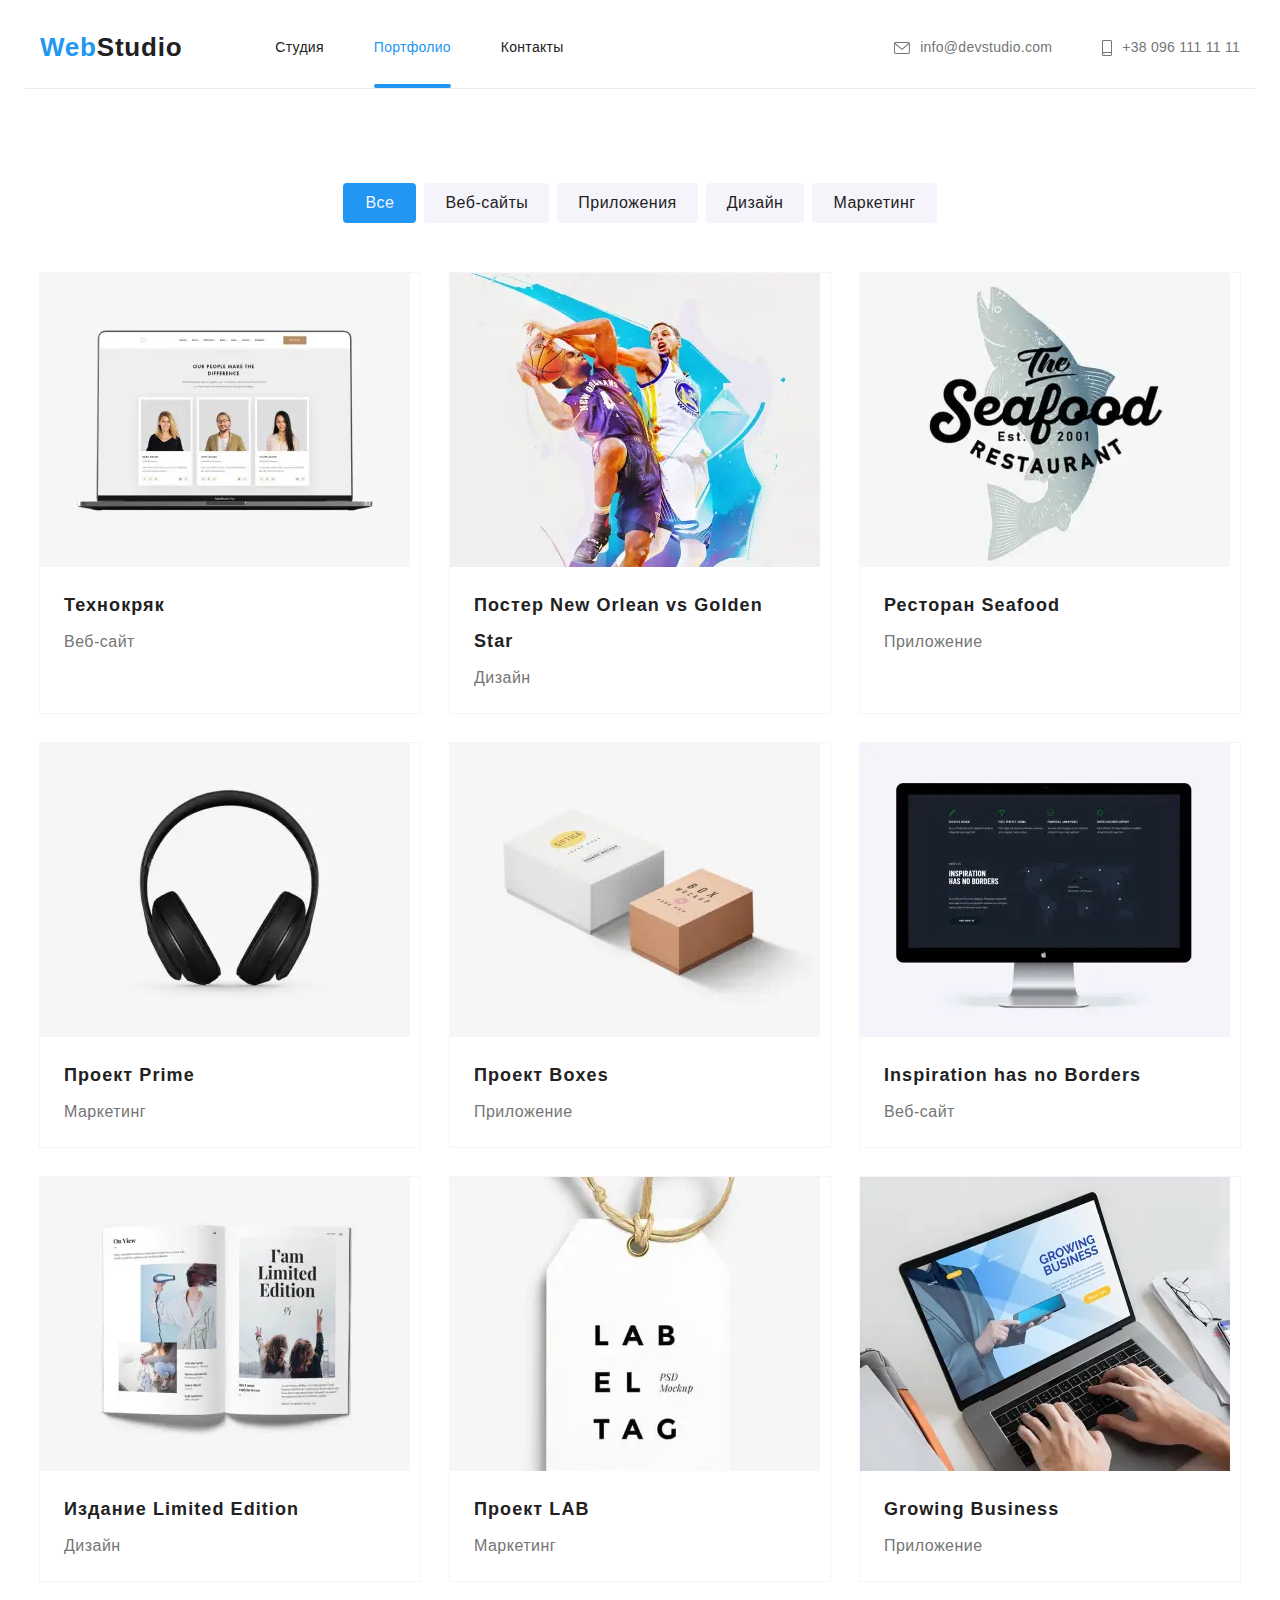
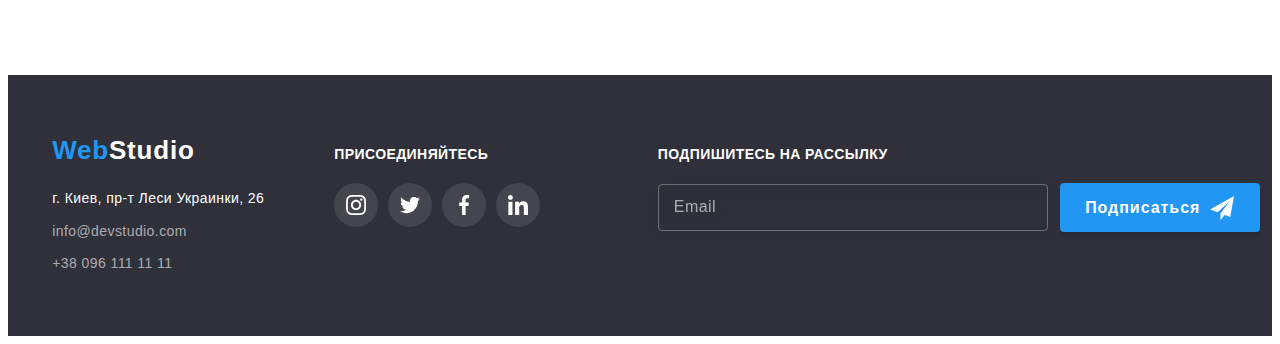
==== commit 4192f7f3: "project" ====
--- a/portfolio.html
+++ b/portfolio.html
@@ -12,18 +12,18 @@
 <body>
     <!-- HEADER -->
         <header class="header">
-            <div class="container page-header">
+            <div class="container header-portfolio">
                 <nav class="navigation">
                     <a href="#" class="logo"> <span class="logo-accent">Web</span>Studio</a>
                     <ul class="site-nav list">
                         <li class="site-nav-item">
-                            <a href="./index.html" class="link">Студия</a>
+                            <a href="#" class="site-nav-link link">Студия</a>
                         </li>
                         <li class="site-nav-item">
-                            <a href="./portfolio.html" class="link current">Портфолио</a>
+                            <a href="./portfolio.html" class="site-nav-link link current">Портфолио</a>
                         </li>
                         <li class="site-nav-item">
-                            <a href="#" class="link">Контакты</a>
+                            <a href="#" class="site-nav-link link">Контакты</a>
                         </li>
                     </ul>
                 </nav>
@@ -31,31 +31,31 @@
                     <li class="contacts-nav-item">
                         <a href="mailto:info@devstudio.com" class="contacts-nav-link link">
                             <svg class="icon-mail" width="16px" height="12px">
-                                <use href="./imeges/sprite-svg.svg#icon-envelope"></use>
+                                <use href="./images/sprite-svg.svg#icon-envelope"></use>
                             </svg>info@devstudio.com</a>
                     </li>
                     <li class="contacts-nav-item">
                         <a href="tel:+380961111111" class="contacts-nav-link link">
                             <svg class="icon-phone" width="10px" height="16px">
-                                <use href="./imeges/sprite-svg.svg#icon-smartphone"></use>
+                                <use href="./images/sprite-svg.svg#icon-smartphone"></use>
                             </svg>+38 096 111 11 11</a>
                     </li>
                 </ul>
                 <button class="burger-button" type="button" data-menu-button>
                     <svg class="burger-icon" width="40" height="40">
-                        <use href="./imeges/sprite-svg.svg#menu-40"></use>
+                        <use href="./images/sprite-svg.svg#menu-40"></use>
                     </svg>
                 </button>
             </div>
             <div class="mobile-menu is-open" data-menu>
                 <button class="mobile-close-button" type="button" data-menu-close>
                     <svg class="close-icon" width="40" height="40">
-                        <use href="./imeges/sprite-svg.svg#close-40"></use>
+                        <use href="./images/sprite-svg.svg#close-40"></use>
                     </svg>
                 </button>
                 <ul class="mobile-site-nav list">
                     <li class="mobile-site-items">
-                        <a href="./index.html" class="mobile-site-link link">Студия</a>
+                        <a href="index.html" class="mobile-site-link link">Студия</a>
                     </li>
                     <li class="mobile-site-items">
                         <a href="./portfolio.html" class="mobile-site-link link current">Портфолио</a>
@@ -65,7 +65,7 @@
                     </li>
                 </ul>
                 <div class="mobile-contacts">
-                    <ul class="contacts-nav-mobile list">
+                    <ul class="mobile-contacts-list list">
                         <li class="mobile-contacts-item">
                             <a href="tel:+380961111111" class="mobile-contacts-link link">+38 096 111 11 11</a>
                         </li>
@@ -108,71 +108,89 @@
             <!--Projects-->
            <ul class="projects list"> 
                <li class="projects-items">
-                <a href="#" class="projects-link link">
+                    <a href="#" class="projects-link link">
+                        <div class="projects-thumb">
+                            <picture>
+                                <source srcset="./images/projects/tehno-descktop.webp 1x, ./images/projects/tehno-descktop@2x.webp 2x"
+                                    media="(min-width: 1200px)" type="image/webp" />
+                                <source srcset="./images/projects/tehno-descktop.jpg 1x, ./images/projects/tehno-descktop@2x.jpg 2x"
+                                    media="(min-width: 1200px)" />
+                            
+                                <source srcset="./images/projects/tehno-tablet.webp 1x, ./images/projects/tehno-tablet@2x.webp 2x"
+                                    media="(min-width: 768px)" type="image/webp" />
+                                <source srcset="./images/projects/tehno-tablet.jpg 1x, ./images/projects/tehno-tablet@2x.jpg 2x"
+                                    media="(min-width: 768px)" />
+
+                                <source srcset="./images/projects/tehno-mob.webp 1x, ./images/projects/tehno-mob@2x.webp 2x" 
+                                    media="(min-width: 480px)" type="image/webp" />
+                                <source srcset="./images/projects/tehno-mob.jpg 1x, ./images/projects/tehno-mob@2x.jpg 2x" 
+                                    media="(min-width: 480px)" />
+                                
+                                <img class="projects-img" src="./images/projects/tehno-mob.jpg" alt="монитор ноутбука с открытым веб-сайтом">
+                            </picture>
+                                <p class="projects-overlay-text">
+                                        Технокряк это современная площадка распространения коронавируса. Компании используют эту платформу для цифрового
+                                        шпионажа и атак на защищённые сервера конкурентов.
+                                    </p>
+                        </div>
+                        <div class="card-title">
+                                <h2 class="project-title">Технокряк</h2>
+                                <p class="projects-text">Веб-сайт</p>
+                        </div>
+                    </a>
+              </li>
+               <li class="projects-items">
+                    <a href="#" class="projects-link link">
                     <div class="projects-thumb">
                         <picture>
-                            <source srcset="./imeges/projects/tehno-descktop.webp 1x, ./imeges/projects/tehno-descktop@2x.webp 2x"
-                                media="(min-width: 1200px)" type="imege/webp" />
-                            <source srcset="./imeges/projects/tehno-descktop.jpg 1x, ./imeges/projects/tehno-descktop@2x.jpg 2x"
+                            <source srcset="./images/projects/poster-descktop.webp 1x, ./images/projects/poster-descktop@2x.webp 2x"
+                                media="(min-width: 1200px)" type="image/webp" />
+                            <source srcset="./images/projects/poster-descktop.jpg 1x, ./images/projects/poster-descktop@2x.jpg 2x"
                                 media="(min-width: 1200px)" />
                         
-                            <source srcset="./imeges/projects/tehno-tablet.webp 1x, ./imeges/projects/tehno-tablet@2x.webp 2x"
-                                media="(min-width: 768px)" type="imege/webp" />
-                            <source srcset="./imeges/projects/tehno-tablet.jpg 1x, ./imeges/projects/tehno-tablet@2x.jpg 2x"
+                            <source srcset="./images/projects/poster-tablet.webp 1x, ./images/projects/poster-tablet@2x.webp 2x"
+                                media="(min-width: 768px)" type="image/webp" />
+                            <source srcset="./images/projects/poster-tablet.jpg 1x, ./images/projects/poster-tablet@2x.jpg 2x"
                                 media="(min-width: 768px)" />
-                            <img class="projects-img" src="./imeges/projects/tehno-mob.jpg" alt="монитор ноутбука с открытым веб-сайтом">
+
+                            <source srcset="./images/projects/poster-mob.webp 1x, ./images/projects/poster-mob@2x.webp 2x" 
+                                media="(min-width: 480px)" type="image/webp" />
+                            <source srcset="./images/projects/poster-mob.jpg 1x, ./images/projects/poster-mob@2x.jpg 2x" 
+                                media="(min-width: 480px)" />
+
+                            <img class="projects-img" src="./images/projects/poster-mob.jpg" alt="постер с баскетболистами">
                         </picture>
                             <p class="projects-overlay-text">
-                                    Технокряк это современная площадка распространения коронавируса. Компании используют эту платформу для цифрового
-                                    шпионажа и атак на защищённые сервера конкурентов.
-                                </p>
-                    </div>
-                    <div class="card-title">
-                            <h2 class="project-title">Технокряк</h2>
-                            <p class="projects-text">Веб-сайт</p>
-                    </div>
-               </a>
-              </li>
+                                Технокряк это современная площадка распространения коронавируса. Компании используют эту платформу для цифрового
+                                шпионажа и атак на защищённые сервера конкурентов.
+                            </p>
+                    </div>
+                        <div class="card-title">
+                            <h2 class="project-title">Постер New Orlean vs Golden Star</h2>
+                            <p class="projects-text">Дизайн</p>
+                        </div>
+                    </a>
+               </li>
                <li class="projects-items">
                 <a href="#" class="projects-link link">
                 <div class="projects-thumb">
                     <picture>
-                        <source srcset="./imeges/projects/poster-descktop.webp 1x, ./imeges/projects/poster-descktop@2x.webp 2x"
-                            media="(min-width: 1200px)" type="imege/webp" />
-                        <source srcset="./imeges/projects/poster-descktop.jpg 1x, ./imeges/projects/poster-descktop@2x.jpg 2x"
+                        <source srcset="./images/projects/seafood-descktop.webp 1x, ./images/projects/seafood-descktop@2x.webp 2x"
+                            media="(min-width: 1200px)" type="image/webp" />
+                        <source srcset="./images/projects/seafood-descktop.jpg 1x, ./images/projects/seafood-descktop@2x.jpg 2x"
                             media="(min-width: 1200px)" />
                     
-                        <source srcset="./imeges/projects/poster-tablet.webp 1x, ./imeges/projects/poster-tablet@2x.webp 2x"
-                            media="(min-width: 768px)" type="imege/webp" />
-                        <source srcset="./imeges/projects/poster-tablet.jpg 1x, ./imeges/projects/poster-tablet@2x.jpg 2x"
-                            media="(min-width: 768px)" />
-                        <img class="projects-img" src="./imeges/projects/poster-mob.jpg" alt="постер с баскетболистами">
-                    </picture>
-                        <p class="projects-overlay-text">
-                            Технокряк это современная площадка распространения коронавируса. Компании используют эту платформу для цифрового
-                            шпионажа и атак на защищённые сервера конкурентов.
-                        </p>
-                </div>
-                    <div class="card-title">
-                        <h2 class="project-title">Постер New Orlean vs Golden Star</h2>
-                        <p class="projects-text">Дизайн</p>
-                    </div>
-                </a>
-               </li>
-               <li class="projects-items">
-                <a href="#" class="projects-link link">
-                <div class="projects-thumb">
-                    <picture>
-                        <source srcset="./imeges/projects/seafood-descktop.webp 1x, ./imeges/projects/seafood-descktop@2x.webp 2x"
-                            media="(min-width: 1200px)" type="imege/webp" />
-                        <source srcset="./imeges/projects/seafood-descktop.jpg 1x, ./imeges/projects/seafood-descktop@2x.jpg 2x"
-                            media="(min-width: 1200px)" />
-                    
-                        <source srcset="./imeges/projects/seafood-tablet.webp 1x, ./imeges/projects/seafood-tablet@2x.webp 2x"
-                            media="(min-width: 768px)" type="imege/webp" />
-                        <source srcset="./imeges/projects/seafood-tablet.jpg 1x, ./imeges/projects/seafood-tablet@2x.jpg 2x"
-                            media="(min-width: 768px)" />
-                        <img class="projects-img" src="./imeges/projects/seafood-mob.jpg" alt="рыба с надписью Seafood ресторан">
+                        <source srcset="./images/projects/seafood-tablet.webp 1x, ./images/projects/seafood-tablet@2x.webp 2x"
+                            media="(min-width: 768px)" type="image/webp" />
+                        <source srcset="./images/projects/seafood-tablet.jpg 1x, ./images/projects/seafood-tablet@2x.jpg 2x"
+                            media="(min-width: 768px)" />
+
+                        <source srcset="./images/projects/seafood-mob.webp 1x, ./images/projects/seafood-mob@2x.webp 2x"
+                            media="(min-width: 480px)" type="image/webp" />
+                        <source srcset="./images/projects/seafood-mob.jpg 1x, ./images/projects/seafood-mob@2x.jpg 2x"
+                            media="(min-width: 480px)" />
+
+                        <img class="projects-img" src="./images/projects/seafood-mob.jpg" alt="рыба с надписью Seafood ресторан">
                     </picture>
                     <p class="projects-overlay-text">
                             Технокряк это современная площадка распространения коронавируса. Компании используют эту платформу для цифрового
@@ -186,45 +204,57 @@
                 </a>
                </li>
                <li class="projects-items">
+                    <a href="#" class="projects-link link">
+                    <div class="projects-thumb">
+                        <picture>
+                            <source srcset="./images/projects/prime-descktop.webp 1x, ./images/projects/prime-descktop@2x.webp 2x"
+                                media="(min-width: 1200px)" type="image/webp" />
+                            <source srcset="./images/projects/prime-descktop.jpg 1x, ./images/projects/prime-descktop@2x.jpg 2x"
+                                media="(min-width: 1200px)" />
+                        
+                            <source srcset="./images/projects/prime-tablet.webp 1x, ./images/projects/prime-tablet@2x.webp 2x"
+                                media="(min-width: 768px)" type="image/webp" />
+                            <source srcset="./images/projects/prime-tablet.jpg 1x, ./images/projects/prime-tablet@2x.jpg 2x"
+                                media="(min-width: 768px)" />
+
+                            <source srcset="./images/projects/prime-mob.webp 1x, ./images/projects/prime-mob@2x.webp 2x"
+                                media="(min-width: 480px)" type="image/webp" />
+                            <source srcset="./images/projects/prime-mob.jpg 1x, ./images/projects/prime-mob@2x.jpg 2x"
+                                media="(min-width: 480px)" />
+
+                            <img class="projects-img" src="./images/projects/prime-mob.jpg" alt="наушники">
+                        </picture>
+                        <p class="projects-overlay-text">
+                                Технокряк это современная площадка распространения коронавируса. Компании используют эту платформу для цифрового
+                                шпионажа и атак на защищённые сервера конкурентов.
+                            </p>
+                    </div>
+                        <div class="card-title">
+                            <h2 class="project-title">Проект Prime</h2>
+                            <p class="projects-text">Маркетинг</p>
+                        </div>
+                    </a>
+                </li>
+               <li class="projects-items">
                 <a href="#" class="projects-link link">
                 <div class="projects-thumb">
                     <picture>
-                        <source srcset="./imeges/projects/prime-descktop.webp 1x, ./imeges/projects/prime-descktop@2x.webp 2x"
-                            media="(min-width: 1200px)" type="imege/webp" />
-                        <source srcset="./imeges/projects/prime-descktop.jpg 1x, ./imeges/projects/prime-descktop@2x.jpg 2x"
+                        <source srcset="./images/projects/boxes-descktop.webp 1x, ./images/projects/boxes-descktop@2x.webp 2x"
+                            media="(min-width: 1200px)" type="image/webp" />
+                        <source srcset="./images/projects/boxes-descktop.jpg 1x, ./images/projects/boxes-descktop@2x.jpg 2x"
                             media="(min-width: 1200px)" />
                     
-                        <source srcset="./imeges/projects/prime-tablet.webp 1x, ./imeges/projects/prime-tablet@2x.webp 2x"
-                            media="(min-width: 768px)" type="imege/webp" />
-                        <source srcset="./imeges/projects/prime-tablet.jpg 1x, ./imeges/projects/prime-tablet@2x.jpg 2x"
-                            media="(min-width: 768px)" />
-                        <img class="projects-img" src="./imeges/projects/prime-mob.jpg" alt="наушники">
-                    </picture>
-                    <p class="projects-overlay-text">
-                            Технокряк это современная площадка распространения коронавируса. Компании используют эту платформу для цифрового
-                            шпионажа и атак на защищённые сервера конкурентов.
-                        </p>
-                </div>
-                    <div class="card-title">
-                        <h2 class="project-title">Проект Prime</h2>
-                        <p class="projects-text">Маркетинг</p>
-                    </div>
-                </a>
-                </li>
-               <li class="projects-items">
-                <a href="#" class="projects-link link">
-                <div class="projects-thumb">
-                    <picture>
-                        <source srcset="./imeges/projects/boxes-descktop.webp 1x, ./imeges/projects/boxes-descktop@2x.webp 2x"
-                            media="(min-width: 1200px)" type="imege/webp" />
-                        <source srcset="./imeges/projects/boxes-descktop.jpg 1x, ./imeges/projects/boxes-descktop@2x.jpg 2x"
-                            media="(min-width: 1200px)" />
-                    
-                        <source srcset="./imeges/projects/boxes-tablet.webp 1x, ./imeges/projects/boxes-tablet@2x.webp 2x"
-                            media="(min-width: 768px)" type="imege/webp" />
-                        <source srcset="./imeges/projects/boxes-tablet.jpg 1x, ./imeges/projects/boxes-tablet@2x.jpg 2x"
-                            media="(min-width: 768px)" />
-                        <img class="projects-img" src="./imeges/projects/boxes-mob.jpg" alt="оранжевая и белая коробки с надписями">
+                        <source srcset="./images/projects/boxes-tablet.webp 1x, ./images/projects/boxes-tablet@2x.webp 2x"
+                            media="(min-width: 768px)" type="image/webp" />
+                        <source srcset="./images/projects/boxes-tablet.jpg 1x, ./images/projects/boxes-tablet@2x.jpg 2x"
+                            media="(min-width: 768px)" />
+
+                        <source srcset="./images/projects/boxes-mob.webp 1x, ./images/projects/boxes-mob@2x.webp 2x" 
+                            media="(min-width: 480px)" type="image/webp" />
+                        <source srcset="./images/projects/boxes-mob.jpg 1x, ./images/projects/boxes-mob@2x.jpg 2x" 
+                            media="(min-width: 480px)" />
+
+                        <img class="projects-img" src="./images/projects/boxes-mob.jpg" alt="оранжевая и белая коробки с надписями">
                     </picture>
                     <p class="projects-overlay-text">
                             Технокряк это современная площадка распространения коронавируса. Компании используют эту платформу для цифрового
@@ -241,16 +271,22 @@
                 <a href="#" class="projects-link link">
                 <div class="projects-thumb"> 
                     <picture>
-                        <source srcset="./imeges/projects/inspiration-descktop.webp 1x, ./imeges/projects/inspiration-descktop@2x.webp 2x"
-                            media="(min-width: 1200px)" type="imege/webp" />
-                        <source srcset="./imeges/projects/inspiration-descktop.jpg 1x, ./imeges/projects/inspiration-descktop@2x.jpg 2x"
+                        <source srcset="./images/projects/inspiration-descktop.webp 1x, ./images/projects/inspiration-descktop@2x.webp 2x"
+                            media="(min-width: 1200px)" type="image/webp" />
+                        <source srcset="./images/projects/inspiration-descktop.jpg 1x, ./images/projects/inspiration-descktop@2x.jpg 2x"
                             media="(min-width: 1200px)" />
                         
-                        <source srcset="./imeges/projects/inspiration-tablet.webp 1x, ./imeges/projects/inspiration-tablet@2x.webp 2x"
-                            media="(min-width: 768px)" type="imege/webp" />
-                        <source srcset="./imeges/projects/inspiration-tablet.jpg 1x, ./imeges/projects/inspiration-tablet@2x.jpg 2x"
-                            media="(min-width: 768px)" />
-                        <img class="projects-img" src="./imeges/projects/inspiration-mob.jpg" alt="монитор компьютера с открытым веб-сайтом">
+                        <source srcset="./images/projects/inspiration-tablet.webp 1x, ./images/projects/inspiration-tablet@2x.webp 2x"
+                            media="(min-width: 768px)" type="image/webp" />
+                        <source srcset="./images/projects/inspiration-tablet.jpg 1x, ./images/projects/inspiration-tablet@2x.jpg 2x"
+                            media="(min-width: 768px)" />
+
+                        <source srcset="./images/projects/inspiration-mob.webp 1x, ./images/projects/inspiration-mob@2x.webp 2x" 
+                            media="(min-width: 480px)"  type="image/webp" />
+                        <source srcset="./images/projects/inspiration-mob.jpg 1x, ./images/projects/inspiration-mob@2x.jpg 2x" 
+                            media="(min-width: 480px)" />
+
+                        <img class="projects-img" src="./images/projects/inspiration-mob.jpg" alt="монитор компьютера с открытым веб-сайтом">
                     </picture>
                     <p class="projects-overlay-text">
                             Технокряк это современная площадка распространения коронавируса. Компании используют эту платформу для цифрового
@@ -267,16 +303,22 @@
                 <a href="#" class="projects-link link">
                 <div class="projects-thumb">
                     <picture>
-                        <source srcset="./imeges/projects/limited-descktop.webp 1x, ./imeges/projects/limited-descktop@2x.webp 2x"
-                            media="(min-width: 1200px)" type="imege/webp" />
-                        <source srcset="./imeges/projects/limited-descktop.jpg 1x, ./imeges/projects/limited-descktop@2x.jpg 2x"
+                        <source srcset="./images/projects/limited-descktop.webp 1x, ./images/projects/limited-descktop@2x.webp 2x"
+                            media="(min-width: 1200px)" type="image/webp" />
+                        <source srcset="./images/projects/limited-descktop.jpg 1x, ./images/projects/limited-descktop@2x.jpg 2x"
                             media="(min-width: 1200px)" />
                     
-                        <source srcset="./imeges/projects/limited-tablet.webp 1x, ./imeges/projects/limited-tablet@2x.webp 2x"
-                            media="(min-width: 768px)" type="imege/webp" />
-                        <source srcset="./imeges/projects/limited-tablet.jpg 1x, ./imeges/projects/limited-tablet@2x.jpg 2x"
-                            media="(min-width: 768px)" />
-                        <img class="projects-img" src="./imeges/projects/limited-mob.jpg" alt="раскрытый журнал">
+                        <source srcset="./images/projects/limited-tablet.webp 1x, ./images/projects/limited-tablet@2x.webp 2x"
+                            media="(min-width: 768px)" type="image/webp" />
+                        <source srcset="./images/projects/limited-tablet.jpg 1x, ./images/projects/limited-tablet@2x.jpg 2x"
+                            media="(min-width: 768px)" />
+
+                        <source srcset="./images/projects/limited-mob.webp 1x, ./images/projects/limited-mob@2x.webp 2x"
+                            media="(min-width: 480px)" type="image/webp" />
+                        <source srcset="./images/projects/limited-mob.jpg 1x, ./images/projects/limited-mob@2x.jpg 2x"
+                            media="(min-width: 480px)" />
+
+                        <img class="projects-img" src="./images/projects/limited-mob.jpg" alt="раскрытый журнал">
                     </picture>
                     <p class="projects-overlay-text">
                             Технокряк это современная площадка распространения коронавируса. Компании используют эту платформу для цифрового
@@ -293,16 +335,22 @@
                 <a href="#" class="projects-link link">
                 <div class="projects-thumb">
                     <picture>
-                        <source srcset="./imeges/projects/lab-descktop.webp 1x, ./imeges/projects/lab-descktop@2x.webp 2x"
-                            media="(min-width: 1200px)" type="imege/webp" />
-                        <source srcset="./imeges/projects/lab-descktop.jpg 1x, ./imeges/projects/lab-descktop@2x.jpg 2x"
+                        <source srcset="./images/projects/lab-descktop.webp 1x, ./images/projects/lab-descktop@2x.webp 2x"
+                            media="(min-width: 1200px)" type="image/webp" />
+                        <source srcset="./images/projects/lab-descktop.jpg 1x, ./images/projects/lab-descktop@2x.jpg 2x"
                             media="(min-width: 1200px)" />
                     
-                        <source srcset="./imeges/projects/lab-tablet.webp 1x, ./imeges/projects/lab-tablet@2x.webp 2x"
-                            media="(min-width: 768px)" type="imege/webp" />
-                        <source srcset="./imeges/projects/lab-tablet.jpg 1x, ./imeges/projects/lab-tablet@2x.jpg 2x"
-                            media="(min-width: 768px)" />
-                        <img class="projects-img" src="./imeges/projects/lab-mob.jpg" alt="бирка от одежды">
+                        <source srcset="./images/projects/lab-tablet.webp 1x, ./images/projects/lab-tablet@2x.webp 2x"
+                            media="(min-width: 768px)" type="image/webp" />
+                        <source srcset="./images/projects/lab-tablet.jpg 1x, ./images/projects/lab-tablet@2x.jpg 2x"
+                            media="(min-width: 768px)" />
+
+                        <source srcset="./images/projects/lab-mob.webp 1x, ./images/projects/lab-mob@2x.webp 2x"
+                            media="(min-width: 480px)" type="image/webp" />
+                        <source srcset="./images/projects/lab-mob.jpg 1x, ./images/projects/lab-mob@2x.jpg 2x"
+                            media="(min-width: 480px)" />
+
+                        <img class="projects-img" src="./images/projects/lab-mob.jpg" alt="бирка от одежды">
                     </picture>
                     <p class="projects-overlay-text">
                             Технокряк это современная площадка распространения коронавируса. Компании используют эту платформу для цифрового
@@ -319,16 +367,22 @@
                 <a href="#" class="projects-link link">
                 <div class="projects-thumb">
                     <picture>
-                        <source srcset="./imeges/projects/growing-descktop.webp 1x, ./imeges/projects/growing-descktop@2x.webp 2x"
-                            media="(min-width: 1200px)" type="imege/webp" />
-                        <source srcset="./imeges/projects/growing-descktop.jpg 1x, ./imeges/projects/growing-descktop@2x.jpg 2x"
+                        <source srcset="./images/projects/growing-descktop.webp 1x, ./images/projects/growing-descktop@2x.webp 2x"
+                            media="(min-width: 1200px)" type="image/webp" />
+                        <source srcset="./images/projects/growing-descktop.jpg 1x, ./images/projects/growing-descktop@2x.jpg 2x"
                             media="(min-width: 1200px)" />
                     
-                        <source srcset="./imeges/projects/growing-tablet.webp 1x, ./imeges/projects/growing-tablet@2x.webp 2x"
-                            media="(min-width: 768px)" type="imege/webp" />
-                        <source srcset="./imeges/projects/growing-tablet.jpg 1x, ./imeges/projects/growing-tablet@2x.jpg 2x"
-                            media="(min-width: 768px)" />
-                        <img class="projects-img" src="./imeges/projects/growing-mob.jpg" alt="руки мужчины на клавиатуре ноутбука">
+                        <source srcset="./images/projects/growing-tablet.webp 1x, ./images/projects/growing-tablet@2x.webp 2x"
+                            media="(min-width: 768px)" type="image/webp" />
+                        <source srcset="./images/projects/growing-tablet.jpg 1x, ./images/projects/growing-tablet@2x.jpg 2x"
+                            media="(min-width: 768px)" />
+
+                        <source srcset="./images/projects/growing-mob.webp 1x, ./images/projects/growing-mob@2x.webp 2x"
+                            media="(min-width: 480px)" type="image/webp" />
+                        <source srcset="./images/projects/growing-mob.jpg 1x, ./images/projects/growing-mob@2x.jpg 2x"
+                            media="(min-width: 480px)" />
+
+                        <img class="projects-img" src="./images/projects/growing-mob.jpg" alt="руки мужчины на клавиатуре ноутбука">
                     </picture>
                     <p class="projects-overlay-text">
                             Технокряк это современная площадка распространения коронавируса. Компании используют эту платформу для цифрового
@@ -346,78 +400,78 @@
         </section> 
     </main>
 <!-- FOOTER -->
-<footer class="footer-contacts">
-    <div class="container footer">
-        <div class="footer-media">
-            <div class="footer-adress">
-                <a href="#" class="footer-logo link"><span class="logo-accent">Web</span>Studio</a>
-                <address>
-                    <ul class="adress list">
-                        <li class="adress-item">
-                            <a href="https://goo.gl/maps/YhiBnoZrhkPJPNng6" target="blank" class="adress-map">г. Киев,
-                                пр-т Леси Украинки, 26</a>
-                        </li>
-                        <li class="adress-item">
-                            <a href="mailto:info@devstudio.com" class="adress-link">info@devstudio.com</a>
-                        </li>
-                        <li class="adress-item">
-                            <a href="tel:+380961111111" class="adress-link">+38 096 111 11 11</a>
+    <footer class="footer-contacts">
+        <div class="container footer">
+            <div class="footer-media">
+                <div class="footer-adress">
+                    <a href="#" class="footer-logo link"><span class="logo-accent">Web</span>Studio</a>
+                    <address>
+                        <ul class="adress list">
+                            <li class="adress-item">
+                                <a href="https://goo.gl/maps/YhiBnoZrhkPJPNng6" target="blank" class="adress-map">г. Киев,
+                                    пр-т Леси Украинки, 26</a>
+                            </li>
+                            <li class="adress-item">
+                                <a href="mailto:info@devstudio.com" class="adress-link">info@devstudio.com</a>
+                            </li>
+                            <li class="adress-item">
+                                <a href="tel:+380961111111" class="adress-link">+38 096 111 11 11</a>
+                            </li>
+                        </ul>
+                    </address>
+                </div>
+                <div class="social-footer">
+                    <p class="social-footer-text">присоединяйтесь</p>
+                    <ul class="social-footer-thumbs list">
+                        <li class="social-footer-items">
+                            <a href="#" class="social-footer-link link">
+                                <svg class="social-footer-icons" width="20px" height="20px">
+                                    <use href="./images/sprite-svg.svg#icon-instagram"></use>
+                                </svg>
+                            </a>
+                        </li>
+                        <li class="social-footer-items">
+                            <a href="#" class="social-footer-link link">
+                                <svg class="social-footer-icons" width="20px" height="20px">
+                                    <use href="./images/sprite-svg.svg#icon-twitter"></use>
+                                </svg>
+                            </a>
+                        </li>
+                        <li class="social-footer-items">
+                            <a href="#" class="social-footer-link link">
+                                <svg class="social-footer-icons" width="20px" height="20px">
+                                    <use href="./images/sprite-svg.svg#icon-facebook"></use>
+                                </svg>
+                            </a>
+                        </li>
+                        <li class="social-footer-items">
+                            <a href="#" class="social-footer-link link">
+                                <svg class="social-footer-icons" width="20px" height="20px">
+                                    <use href="./images/sprite-svg.svg#icon-linkedin"></use>
+                                </svg>
+                            </a>
                         </li>
                     </ul>
-                </address>
+                </div>
             </div>
-            <div class="social-footer">
-                <p class="social-footer-text">присоединяйтесь</p>
-                <ul class="social-footer-thumbs list">
-                    <li class="social-footer-items">
-                        <a href="#" class="social-footer-link link">
-                            <svg class="social-footer-icons" width="20px" height="20px">
-                                <use href="./imeges/sprite-svg.svg#icon-instagram"></use>
+            <div class="subscribe-footer">
+                <p class="subscribe-footer-text">Подпишитесь на рассылку</p>
+                <div class="subscribe-form">
+                    <form class="footer-form">
+                        <div class="form-field">
+                            <label for="mail"></label>
+                            <input class="form-field-input" type="text" name="mail" id="mail" placeholder="Email" />
+                        </div>
+                        <button type="submit" class="btn-subscribe">Подписаться
+                            <svg class="btn-icon" width="24" height="24">
+                                <use href="./images/sprite-svg.svg#send"></use>
                             </svg>
-                        </a>
-                    </li>
-                    <li class="social-footer-items">
-                        <a href="#" class="social-footer-link link">
-                            <svg class="social-footer-icons" width="20px" height="20px">
-                                <use href="./imeges/sprite-svg.svg#icon-twitter"></use>
-                            </svg>
-                        </a>
-                    </li>
-                    <li class="social-footer-items">
-                        <a href="#" class="social-footer-link link">
-                            <svg class="social-footer-icons" width="20px" height="20px">
-                                <use href="./imeges/sprite-svg.svg#icon-facebook"></use>
-                            </svg>
-                        </a>
-                    </li>
-                    <li class="social-footer-items">
-                        <a href="#" class="social-footer-link link">
-                            <svg class="social-footer-icons" width="20px" height="20px">
-                                <use href="./imeges/sprite-svg.svg#icon-linkedin"></use>
-                            </svg>
-                        </a>
-                    </li>
-                </ul>
+                        </button>
+                    </form>
+                </div>
             </div>
         </div>
-        <div class="subscribe-footer">
-            <p class="subscribe-footer-text">Подпишитесь на рассылку</p>
-            <div class="subscribe-form">
-                <form class="footer-form">
-                    <div class="form-field">
-                        <label for="mail"></label>
-                        <input class="form-field-input" type="text" name="mail" id="mail" placeholder="Email" />
-                    </div>
-                    <button type="submit" class="btn-subscribe">Подписаться
-                        <svg class="btn-icon" width="24" height="24">
-                            <use href="./imeges/sprite-svg.svg#send"></use>
-                        </svg>
-                    </button>
-                </form>
-            </div>
-        </div>
-    </div>
-</footer>
+    </footer>
     <script src="./js/mobile-menu.js"></script>
 </body>
 </html>--- a/css/portfolio.min.css
+++ b/css/portfolio.min.css
@@ -1,2 +1,2 @@
-:root{--main-font: "Roboto", sans-serif;--logo-font: "Raleway", sans-serif;--primary-text-color: #212121;--title-text-color: #757575;--accent-color: #2196f3;--main-bg-color: #eeeeee;--background-color: #ffffff;--main-lite-color: rgba(255, 255, 255, 0.6);--footer-bg-color: #2f303a;--main-bg-color: #f5f4fa;--icon-color: #afb1b8;--time-animation: 250ms;--bezier-animation: cubic-bezier(0.4, 0, 0.2, 1)}.visually-hidden{position:absolute;width:1px;height:1px;margin:-1px;padding:0;overflow:hidden;border:0;clip:rect(0 0 0 0)}body{font-family:"Roboto",sans-serif;font-weight:400;font-size:14px;background-color:#fff;color:#212121}.list{padding:0px;margin:0px;list-style:none}.link{text-decoration:none}h1,h2,h3,h4,p{margin:0px}img{display:block;max-width:100%;height:auto}.btn-subscribe,.modal-btn-thumb,.page-header,.social-footer-thumbs,.social-footer-link,.footer-form,.form-field{display:-webkit-box;display:-ms-flexbox;display:flex;-webkit-box-align:center;-ms-flex-align:center;align-items:center}.container{width:100%;padding:0 15px;margin:0 auto}@media screen and (min-width: 480px){.container{width:480px}}@media screen and (min-width: 768px){.container{width:768px}}@media screen and (min-width: 1200px){.container{width:1200px}}@media screen and (min-width: 768px){.burger-button{display:none}}.burger-button,.mobile-close-button{padding:0;border:none;background-color:transparent}.mobile-close-button{position:absolute;top:10px;right:15px}.burger-button:hover,.burger-button:focus,.mobile-close-button:hover,.mobile-close-button:focus{color:#2196f3}.buttons.primary{padding:10px 30px;min-width:200px;text-align:center;border:1px solid transparent;border-radius:4px;font-size:16px;font-weight:700;line-height:1.87;letter-spacing:0.06em;cursor:pointer;background-color:#2196f3;color:#fff;-webkit-transition-property:background-color, -webkit-box-shadow;transition-property:background-color, -webkit-box-shadow;transition-property:background-color, box-shadow;transition-property:background-color, box-shadow, -webkit-box-shadow;-webkit-transition-duration:250ms;transition-duration:250ms;-webkit-transition-timing-function:cubic-bezier(0.4, 0, 0.2, 1);transition-timing-function:cubic-bezier(0.4, 0, 0.2, 1)}.buttons.primary:hover,.buttons.primary:focus{background-color:#188ce8;-webkit-box-shadow:0px 4px 4px rgba(0,0,0,0.15);box-shadow:0px 4px 4px rgba(0,0,0,0.15)}.buttons-filters{margin:0px;padding:6px 20px;min-width:73px;text-align:center;border:1px solid transparent;border-radius:4px;font-size:16px;font-weight:500;line-height:1.62;letter-spacing:0.03em;cursor:pointer;background-color:#f5f4fa;color:#212121;font-family:inherit;-webkit-transition-property:background-color, color, -webkit-box-shadow;transition-property:background-color, color, -webkit-box-shadow;transition-property:background-color, box-shadow, color;transition-property:background-color, box-shadow, color, -webkit-box-shadow;-webkit-transition-duration:250ms;transition-duration:250ms;-webkit-transition-timing-function:cubic-bezier(0.4, 0, 0.2, 1);transition-timing-function:cubic-bezier(0.4, 0, 0.2, 1)}.buttons-filters:hover,.buttons-filters:focus{background-color:#2196f3;color:#f5f4fa;-webkit-box-shadow:0px 3px 1px rgba(0,0,0,0.1),0px 1px 2px rgba(0,0,0,0.08),0px 2px 2px rgba(0,0,0,0.12);box-shadow:0px 3px 1px rgba(0,0,0,0.1),0px 1px 2px rgba(0,0,0,0.08),0px 2px 2px rgba(0,0,0,0.12)}.btn-subscribe{-webkit-box-pack:center;-ms-flex-pack:center;justify-content:center;padding:10px;min-width:200px;font-size:16px;font-weight:700;line-height:1.87;-webkit-box-align:center;-ms-flex-align:center;align-items:center;text-align:center;letter-spacing:0.06em;color:#fff;background-color:#2196f3;-webkit-box-shadow:0px 4px 4px rgba(0,0,0,0.15);box-shadow:0px 4px 4px rgba(0,0,0,0.15);border-radius:4px;border-width:0;cursor:pointer}.btn-icon{margin-left:10px}.modal-btn-thumb{position:absolute;top:8px;right:8px;-webkit-box-pack:center;-ms-flex-pack:center;justify-content:center;background-color:#fff;width:30px;height:30px;border:1px solid rgba(0,0,0,0.1);border-radius:50%;cursor:pointer;color:#000000}.modal-btn-thumb:hover,.modal-btn-thumb:focus{color:#2196f3}.modal-icon-close{fill:currentColor;-webkit-transition-property:color;transition-property:color;-webkit-transition-duration:250ms;transition-duration:250ms;-webkit-transition-timing-function:cubic-bezier(0.4, 0, 0.2, 1);transition-timing-function:cubic-bezier(0.4, 0, 0.2, 1)}.modal-btn-send{text-align:center}.btn-send{padding:10px 56px;font-size:16px;font-weight:700;line-height:1.87;letter-spacing:0.06em;min-width:200px;background-color:#2196f3;color:#fff;-webkit-box-shadow:0px 4px 4px rgba(0,0,0,0.15);box-shadow:0px 4px 4px rgba(0,0,0,0.15);border-radius:4px;border-width:0;cursor:pointer;-webkit-transition-property:background-color;transition-property:background-color;-webkit-transition-duration:250ms;transition-duration:250ms;-webkit-transition-timing-function:cubic-bezier(0.4, 0, 0.2, 1);transition-timing-function:cubic-bezier(0.4, 0, 0.2, 1)}.btn-send:focus,.btn-send:hover{background:#188ce8;-webkit-box-shadow:0px 4px 4px rgba(0,0,0,0.15);box-shadow:0px 4px 4px rgba(0,0,0,0.15)}.section-title{margin-bottom:50px;text-align:center;font-size:36px;font-weight:700;line-height:1.16;letter-spacing:0.03em}.mobile-menu{position:absolute;top:0;left:50%;-webkit-transform:translateX(-50%) translateY(-100%);transform:translateX(-50%) translateY(-100%);width:100%;max-width:480px;max-height:796px;display:-webkit-box;display:-ms-flexbox;display:flex;-webkit-box-orient:vertical;-webkit-box-direction:normal;-ms-flex-direction:column;flex-direction:column;-webkit-box-pack:justify;-ms-flex-pack:justify;justify-content:space-between;padding:48px 40px;background-color:#fff;-webkit-transition-property:-webkit-transform;transition-property:-webkit-transform;transition-property:transform;transition-property:transform, -webkit-transform;-webkit-transition-duration:250ms;transition-duration:250ms;-webkit-transition-timing-function:cubic-bezier(0.4, 0, 0.2, 1);transition-timing-function:cubic-bezier(0.4, 0, 0.2, 1)}.mobile-menu.is-open{-webkit-transform:translateX(-50%) translateY(0%);transform:translateX(-50%) translateY(0%)}@media screen and (min-width: 768px){.mobile-menu{display:none}}.mobile-site-nav{margin-bottom:305px}.mobile-site-items:not(:last-child){margin-bottom:37px}.mobile-site-link{font-size:40px;font-weight:500;line-height:1.18;letter-spacing:0.02em;color:#212121;-webkit-transition-property:color;transition-property:color;-webkit-transition-duration:250ms;transition-duration:250ms;-webkit-transition-timing-function:cubic-bezier(0.4, 0, 0.2, 1);transition-timing-function:cubic-bezier(0.4, 0, 0.2, 1)}.mobile-site-link.current{color:#2196f3}.mobile-site-link:hover,.mobile-site-link:focus{color:#2196f3;fill:#2196f3}.contacts-nav-mobile{margin-bottom:64px}.mobile-contacts-item:not(:last-child){margin-bottom:32px}.mobile-contacts-link{font-size:34px;font-weight:500;line-height:1.18;letter-spacing:0.02em;color:#757575;-webkit-transition-property:color;transition-property:color;-webkit-transition-duration:250ms;transition-duration:250ms;-webkit-transition-timing-function:cubic-bezier(0.4, 0, 0.2, 1);transition-timing-function:cubic-bezier(0.4, 0, 0.2, 1)}.mobile-contacts-link:hover,.mobile-contacts-link:focus{color:#2196f3}.mobile-social-menu{display:-webkit-box;display:-ms-flexbox;display:flex;font-size:18px;font-weight:500;line-height:1.22;letter-spacing:0.02em;color:#2196f3}.mobile-social-text:not(:last-child){margin-right:10px}.mobile-social-text:not(:last-child)::after{content:" ";margin-left:10px;width:22px;height:0px;border:1px solid rgba(33,33,33,0.2)}.burger-icon,.mobile-close-button{fill:currentColor}.page-header{-webkit-box-pack:justify;-ms-flex-pack:justify;justify-content:space-between;-webkit-box-align:center;-ms-flex-align:center;align-items:center}@media screen and (min-width: 768px){.navigation{display:-webkit-box;display:-ms-flexbox;display:flex;-webkit-box-align:center;-ms-flex-align:center;align-items:center}}.logo{display:block;padding-top:24px;padding-bottom:24px;font-family:"Raleway",sans-serif;font-size:26px;font-weight:700;line-height:1.19;letter-spacing:0.03em;text-decoration:none;cursor:pointer;margin-right:88px;color:#212121}@media screen and (min-width: 1200px){.logo{margin-right:93px}}.logo-accent{font-family:"Raleway",sans-serif;font-size:26px;font-weight:700;line-height:1.23;letter-spacing:0.03em;color:#2196f3}.site-nav{display:-webkit-box;display:-ms-flexbox;display:flex}@media screen and (max-width: 767px){.site-nav{display:none}}.site-nav .link{display:block;padding-top:32px;padding-bottom:32px;font-weight:500;line-height:1.14;letter-spacing:0.02em;text-decoration:none;color:#212121;-webkit-transition-property:color;transition-property:color;-webkit-transition-duration:250ms;transition-duration:250ms;-webkit-transition-timing-function:cubic-bezier(0.4, 0, 0.2, 1);transition-timing-function:cubic-bezier(0.4, 0, 0.2, 1)}.site-nav .link:hover,.site-nav .link:focus{color:#2196f3;fill:#2196f3}.site-nav .link.current{position:relative;color:#2196f3}.site-nav .link.current::after{content:"";position:absolute;left:0;bottom:0;display:block;width:100%;height:4px;background-color:#2196f3;border-radius:2px}.site-nav-item:not(:last-child){margin-right:50px}@media screen and (max-width: 767px){.contacts-nav{display:none}}@media screen and (min-width: 768px){.contacts-nav{margin-left:auto}}@media screen and (min-width: 1200px){.contacts-nav{display:-webkit-box;display:-ms-flexbox;display:flex;-webkit-box-align:center;-ms-flex-align:center;align-items:center;margin-left:auto}}@media screen and (min-width: 768px){.contacts-nav-item:not(:last-child){margin-bottom:10px}}@media screen and (min-width: 1200px){.contacts-nav-item:not(:last-child){margin-right:50px;margin-bottom:0}}.contacts-nav-link{font-weight:500;font-size:12px;line-height:1.17;letter-spacing:0.02em;color:#757575;-webkit-transition-property:color;transition-property:color;-webkit-transition-duration:250ms;transition-duration:250ms;-webkit-transition-timing-function:cubic-bezier(0.4, 0, 0.2, 1);transition-timing-function:cubic-bezier(0.4, 0, 0.2, 1)}@media screen and (min-width: 768px){.contacts-nav-link{display:-webkit-box;display:-ms-flexbox;display:flex;-webkit-box-align:center;-ms-flex-align:center;align-items:center}}@media screen and (min-width: 1200px){.contacts-nav-link{padding-top:32px;padding-bottom:32px;font-size:14px;font-weight:500;line-height:1.14;display:-webkit-box;display:-ms-flexbox;display:flex;-webkit-box-align:center;-ms-flex-align:center;align-items:center;-webkit-box-pack:center;-ms-flex-pack:center;justify-content:center;letter-spacing:0.02em}}.contacts-nav-link:hover,.contacts-nav-link:focus{color:#2196f3;fill:#2196f3}.icon-mail{display:block;margin-right:10px;fill:currentColor;-webkit-transition-property:fill;transition-property:fill;-webkit-transition-duration:250ms;transition-duration:250ms;-webkit-transition-timing-function:cubic-bezier(0.4, 0, 0.2, 1);transition-timing-function:cubic-bezier(0.4, 0, 0.2, 1)}.icon-phone{display:block;margin-right:10px;fill:currentColor;-webkit-transition-property:fill;transition-property:fill;-webkit-transition-duration:250ms;transition-duration:250ms;-webkit-transition-timing-function:cubic-bezier(0.4, 0, 0.2, 1);transition-timing-function:cubic-bezier(0.4, 0, 0.2, 1)}.header-portfolio{border-bottom:1px solid #ececec}.section-portfolio{padding-top:60px;padding-bottom:60px}@media screen and (min-width: 1200px){.section-portfolio{padding-top:94px;padding-bottom:94px}}.section-filters{display:-webkit-box;display:-ms-flexbox;display:flex;-ms-flex-wrap:wrap;flex-wrap:wrap;margin-bottom:40px}@media screen and (min-width: 768px){.section-filters{-webkit-box-pack:center;-ms-flex-pack:center;justify-content:center;margin-bottom:50px}}.filters-items:not(:last-child){margin-right:8px;margin-bottom:15px}@media screen and (min-width: 768px){.filters-items:not(:last-child){margin-right:8px;margin-bottom:0}}.filters-items .filter-all{background-color:#2196f3;color:#f5f4fa;-webkit-transition-property:background-color, color;transition-property:background-color, color;-webkit-transition-duration:250ms;transition-duration:250ms;-webkit-transition-timing-function:cubic-bezier(0.4, 0, 0.2, 1);transition-timing-function:cubic-bezier(0.4, 0, 0.2, 1)}.filters-items .filter-all:first-child:hover,.filters-items .filter-all:first-child:focus{background-color:#f5f4fa;color:#212121}.projects-items{width:100%}.project-title{margin-bottom:4px;font-size:18px;font-weight:700;line-height:2;letter-spacing:0.06em;color:#212121}.projects-text{font-size:16px;line-height:1.87;letter-spacing:0.03em;color:#757575}@media screen and (min-width: 768px) and (max-width: 1199px){.projects{display:-webkit-box;display:-ms-flexbox;display:flex;-ms-flex-wrap:wrap;flex-wrap:wrap;margin:-15px}}@media screen and (min-width: 768px){.projects{display:-webkit-box;display:-ms-flexbox;display:flex;-ms-flex-wrap:wrap;flex-wrap:wrap}}@media screen and (max-width: 767px){.projects-items:not(:last-child){margin-bottom:30px}}@media screen and (min-width: 768px) and (max-width: 1199px){.projects-items{width:calc((100% - 60px) / 2);outline:1px solid #f5f4fa;margin:15px}}@media screen and (min-width: 1200px){.projects-items{width:calc((100% - 60px) / 3);outline:1px solid #f5f4fa}.projects-items:not(:nth-child(3n)){margin-right:30px}.projects-items:not(:nth-last-child(-n+3)){margin-bottom:30px}}.projects-link{display:block;-webkit-transition-property:-webkit-box-shadow;transition-property:-webkit-box-shadow;transition-property:box-shadow;transition-property:box-shadow, -webkit-box-shadow;-webkit-transition-duration:250ms;transition-duration:250ms;-webkit-transition-timing-function:cubic-bezier(0.4, 0, 0.2, 1);transition-timing-function:cubic-bezier(0.4, 0, 0.2, 1)}.projects-link:hover,.projects-link:focus{-webkit-box-shadow:0px 1px 1px rgba(0,0,0,0.12),0px 4px 4px rgba(0,0,0,0.06),1px 4px 6px rgba(0,0,0,0.16);box-shadow:0px 1px 1px rgba(0,0,0,0.12),0px 4px 4px rgba(0,0,0,0.06),1px 4px 6px rgba(0,0,0,0.16)}.card-title{padding:20px 24px;background-color:#fff}.projects-thumb{position:relative;overflow:hidden}.projects-overlay-text{position:absolute;top:0;left:0;-webkit-transform:translateY(100%);transform:translateY(100%);opacity:0;width:100%;height:100%;background-color:rgba(33,150,243,0.9);padding:63px 24px;font-size:18px;font-weight:400;line-height:1.56;letter-spacing:0.03em;color:#fff;-webkit-transition-property:-webkit-transform;transition-property:-webkit-transform;transition-property:transform;transition-property:transform, -webkit-transform;-webkit-transition-duration:250ms;transition-duration:250ms;-webkit-transition-timing-function:cubic-bezier(0.4, 0, 0.2, 1);transition-timing-function:cubic-bezier(0.4, 0, 0.2, 1)}.projects-link:hover .projects-overlay-text,.projects-link:focus .projects-overlay-text{opacity:1;-webkit-transform:translateY(0);transform:translateY(0)}.footer-contacts{padding-top:60px;padding-bottom:60px;background-color:#2f303a}.container.footer{text-align:center}@media screen and (min-width: 1200px){.container.footer{display:-webkit-box;display:-ms-flexbox;display:flex;-webkit-box-align:baseline;-ms-flex-align:baseline;align-items:baseline;-ms-flex-pack:distribute;justify-content:space-around;text-align:left}}.footer-logo{display:block;font-size:26px;font-weight:700;line-height:1.19;letter-spacing:0.03em;color:#fff;font-family:"Raleway",sans-serif;text-decoration:none;margin-bottom:20px}@media screen and (min-width: 768px){.footer-media{display:-webkit-box;display:-ms-flexbox;display:flex;-webkit-box-pack:justify;-ms-flex-pack:justify;justify-content:space-between;-webkit-box-align:baseline;-ms-flex-align:baseline;align-items:baseline}}.footer-adress{margin-bottom:60px}@media screen and (min-width: 1200px){.footer-adress:not(:last-child){margin-bottom:0;margin-right:70px}}.adress .adress-map{line-height:1.71;letter-spacing:0.03em;color:#fff;font-style:normal;text-decoration:none;-webkit-transition-property:color;transition-property:color;-webkit-transition-duration:250ms;transition-duration:250ms;-webkit-transition-timing-function:cubic-bezier(0.4, 0, 0.2, 1);transition-timing-function:cubic-bezier(0.4, 0, 0.2, 1)}.adress .adress-map:hover,.adress .adress-map:focus{color:#2196f3}.adress .adress-item:not(:last-child){margin-bottom:8px}@media screen and (min-width: 768px){.adress .adress-item:not(:last-child){margin-bottom:9px}}.adress .adress-link{line-height:1.71;letter-spacing:0.03em;color:rgba(255,255,255,0.6);font-style:normal;text-decoration:none}.adress .adress-link:hover,.adress .adress-link:focus{color:#2196f3}.social-footer{margin-bottom:60px}@media screen and (min-width: 1200px){.social-footer{margin-right:93px;margin-bottom:0;min-width:206px;height:80px}}.social-footer-text{margin-bottom:20px;font-size:14px;font-weight:700;line-height:1.14;letter-spacing:0.03em;text-transform:uppercase;color:#fff}.social-footer-thumbs{-webkit-box-pack:center;-ms-flex-pack:center;justify-content:center}@media screen and (min-width: 1200px){.social-footer-thumbs{-webkit-box-pack:justify;-ms-flex-pack:justify;justify-content:space-between}}.social-footer-link{-webkit-box-pack:center;-ms-flex-pack:center;justify-content:center;width:100%;height:100%;background-color:rgba(255,255,255,0.1);border-radius:50%;color:#fff;-webkit-transition-property:background-color;transition-property:background-color;-webkit-transition-duration:250ms;transition-duration:250ms;-webkit-transition-timing-function:cubic-bezier(0.4, 0, 0.2, 1);transition-timing-function:cubic-bezier(0.4, 0, 0.2, 1)}.social-footer-link:hover,.social-footer-link:focus{background-color:#2196f3}.social-footer-items{width:44px;height:44px}.social-footer-items:not(:last-child){margin-right:10px}.social-footer-icons{fill:currentColor}.subscribe-footer{text-align:center}@media screen and (min-width: 1200px){.subscribe-footer{text-align:left}}.subscribe-footer-text{margin-bottom:20px;font-size:14px;font-weight:700;line-height:1.14;letter-spacing:0.03em;text-transform:uppercase;color:#fff}.footer-form{-webkit-box-orient:vertical;-webkit-box-direction:normal;-ms-flex-direction:column;flex-direction:column}@media screen and (min-width: 1200px){.footer-form{-webkit-box-orient:horizontal;-webkit-box-direction:normal;-ms-flex-direction:row;flex-direction:row;width:570px}}.form-field{-webkit-box-orient:vertical;-webkit-box-direction:normal;-ms-flex-direction:column;flex-direction:column;margin-bottom:20px}.form-field .form-field-input::-webkit-input-placeholder{font-size:16px;font-weight:400;line-height:1.25;-webkit-box-align:center;align-items:center;letter-spacing:0.03em;color:rgba(255,255,255,0.6)}.form-field .form-field-input:-ms-input-placeholder{font-size:16px;font-weight:400;line-height:1.25;-ms-flex-align:center;align-items:center;letter-spacing:0.03em;color:rgba(255,255,255,0.6)}.form-field .form-field-input::-ms-input-placeholder{font-size:16px;font-weight:400;line-height:1.25;-ms-flex-align:center;align-items:center;letter-spacing:0.03em;color:rgba(255,255,255,0.6)}.form-field .form-field-input::placeholder{font-size:16px;font-weight:400;line-height:1.25;-webkit-box-align:center;-ms-flex-align:center;align-items:center;letter-spacing:0.03em;color:rgba(255,255,255,0.6)}@media screen and (min-width: 1200px){.form-field{margin-bottom:0;margin-right:12px;-webkit-box-orient:horizontal;-webkit-box-direction:normal;-ms-flex-direction:row;flex-direction:row;-webkit-box-align:center;-ms-flex-align:center;align-items:center}}.form-field-input{display:-webkit-box;display:-ms-flexbox;display:flex;margin:0;padding:15px;width:358px;color:#fff;background-color:transparent;border:1px solid rgba(255,255,255,0.3);-webkit-filter:drop-shadow(0px 4px 4px rgba(0,0,0,0.15));filter:drop-shadow(0px 4px 4px rgba(0,0,0,0.15));border-radius:4px}
+:root{--main-font: "Roboto", sans-serif;--logo-font: "Raleway", sans-serif;--primary-text-color: #212121;--title-text-color: #757575;--accent-color: #2196f3;--main-bg-color: #eeeeee;--background-color: #ffffff;--main-lite-color: rgba(255, 255, 255, 0.6);--footer-bg-color: #2f303a;--main-bg-color: #f5f4fa;--icon-color: #afb1b8;--time-animation: 250ms;--bezier-animation: cubic-bezier(0.4, 0, 0.2, 1)}.visually-hidden{position:absolute;width:1px;height:1px;margin:-1px;padding:0;overflow:hidden;border:0;clip:rect(0 0 0 0)}body{font-family:"Roboto",sans-serif;font-weight:400;font-size:14px;background-color:#fff;color:#212121}.list{padding:0px;margin:0px;list-style:none}.link{text-decoration:none}h1,h2,h3,h4,p{margin:0px}img{display:block;max-width:100%;height:auto}.btn-subscribe,.modal-btn-thumb,.header-portfolio,.page-header,.social-footer-thumbs,.social-footer-link,.footer-form,.form-field{display:-webkit-box;display:-ms-flexbox;display:flex;-webkit-box-align:center;-ms-flex-align:center;align-items:center}.container{width:100%;padding:0 15px;margin:0 auto}@media screen and (min-width: 480px){.container{width:480px}}@media screen and (min-width: 768px){.container{width:768px}}@media screen and (min-width: 1200px){.container{width:1200px}}.mobile-menu{position:absolute;top:0;left:50%;-webkit-transform:translateX(-50%) translateY(-100%);transform:translateX(-50%) translateY(-100%);width:100%;max-width:480px;height:100vh;z-index:1;display:-webkit-box;display:-ms-flexbox;display:flex;-webkit-box-orient:vertical;-webkit-box-direction:normal;-ms-flex-direction:column;flex-direction:column;-webkit-box-pack:justify;-ms-flex-pack:justify;justify-content:space-between;padding:48px 40px;background-color:#fff;-webkit-transition-property:-webkit-transform;transition-property:-webkit-transform;transition-property:transform;transition-property:transform, -webkit-transform;-webkit-transition-duration:250ms;transition-duration:250ms;-webkit-transition-timing-function:cubic-bezier(0.4, 0, 0.2, 1);transition-timing-function:cubic-bezier(0.4, 0, 0.2, 1)}.mobile-menu.is-open{-webkit-transform:translateX(-50%) translateY(0%);transform:translateX(-50%) translateY(0%)}@media screen and (min-width: 768px){.mobile-menu{display:none}}.mobile-site-items:not(:last-child){margin-bottom:37px}.mobile-site-link{font-size:40px;font-weight:500;line-height:1.18;letter-spacing:0.02em;color:#212121;-webkit-transition-property:color;transition-property:color;-webkit-transition-duration:250ms;transition-duration:250ms;-webkit-transition-timing-function:cubic-bezier(0.4, 0, 0.2, 1);transition-timing-function:cubic-bezier(0.4, 0, 0.2, 1)}.mobile-site-link.current{color:#2196f3}.mobile-site-link:hover,.mobile-site-link:focus{color:#2196f3;fill:#2196f3}.mobile-contacts{margin-top:auto}.mobile-contacts-list{margin-bottom:64px}.mobile-contacts-item:not(:last-child){margin-bottom:32px}.mobile-contacts-link{font-size:34px;font-weight:500;line-height:1.18;letter-spacing:0.02em;color:#757575;-webkit-transition-property:color;transition-property:color;-webkit-transition-duration:250ms;transition-duration:250ms;-webkit-transition-timing-function:cubic-bezier(0.4, 0, 0.2, 1);transition-timing-function:cubic-bezier(0.4, 0, 0.2, 1)}.mobile-contacts-link:hover,.mobile-contacts-link:focus{color:#2196f3}.mobile-social-menu{display:-webkit-box;display:-ms-flexbox;display:flex;font-size:18px;font-weight:500;line-height:1.22;letter-spacing:0.02em;color:#2196f3}.mobile-social-text:not(:last-child){margin-right:10px}.mobile-social-text:not(:last-child)::after{content:" ";margin-left:10px;width:22px;height:0px;border:1px solid rgba(33,33,33,0.2)}.burger-icon,.mobile-close-button{fill:currentColor}@media screen and (min-width: 768px){.burger-button{display:none}}.burger-button,.mobile-close-button{padding:0;border:none;background-color:transparent}.mobile-close-button{position:absolute;top:10px;right:15px}.burger-button:hover,.burger-button:focus,.mobile-close-button:hover,.mobile-close-button:focus{color:#2196f3}.buttons.primary{padding:10px 30px;min-width:200px;text-align:center;border:1px solid transparent;border-radius:4px;font-size:16px;font-weight:700;line-height:1.87;letter-spacing:0.06em;cursor:pointer;background-color:#2196f3;color:#fff;-webkit-transition-property:background-color, -webkit-box-shadow;transition-property:background-color, -webkit-box-shadow;transition-property:background-color, box-shadow;transition-property:background-color, box-shadow, -webkit-box-shadow;-webkit-transition-duration:250ms;transition-duration:250ms;-webkit-transition-timing-function:cubic-bezier(0.4, 0, 0.2, 1);transition-timing-function:cubic-bezier(0.4, 0, 0.2, 1)}.buttons.primary:hover,.buttons.primary:focus{background-color:#188ce8;-webkit-box-shadow:0px 4px 4px rgba(0,0,0,0.15);box-shadow:0px 4px 4px rgba(0,0,0,0.15)}.buttons-filters{margin:0px;padding:6px 20px;min-width:73px;text-align:center;border:1px solid transparent;border-radius:4px;font-size:16px;font-weight:500;line-height:1.62;letter-spacing:0.03em;cursor:pointer;background-color:#f5f4fa;color:#212121;font-family:inherit;-webkit-transition-property:background-color, color, -webkit-box-shadow;transition-property:background-color, color, -webkit-box-shadow;transition-property:background-color, box-shadow, color;transition-property:background-color, box-shadow, color, -webkit-box-shadow;-webkit-transition-duration:250ms;transition-duration:250ms;-webkit-transition-timing-function:cubic-bezier(0.4, 0, 0.2, 1);transition-timing-function:cubic-bezier(0.4, 0, 0.2, 1)}.buttons-filters:hover,.buttons-filters:focus{background-color:#2196f3;color:#f5f4fa;-webkit-box-shadow:0px 3px 1px rgba(0,0,0,0.1),0px 1px 2px rgba(0,0,0,0.08),0px 2px 2px rgba(0,0,0,0.12);box-shadow:0px 3px 1px rgba(0,0,0,0.1),0px 1px 2px rgba(0,0,0,0.08),0px 2px 2px rgba(0,0,0,0.12)}.btn-subscribe{-webkit-box-pack:center;-ms-flex-pack:center;justify-content:center;padding:10px;min-width:200px;font-size:16px;font-weight:700;line-height:1.87;-webkit-box-align:center;-ms-flex-align:center;align-items:center;text-align:center;letter-spacing:0.06em;color:#fff;background-color:#2196f3;-webkit-box-shadow:0px 4px 4px rgba(0,0,0,0.15);box-shadow:0px 4px 4px rgba(0,0,0,0.15);border-radius:4px;border-width:0;cursor:pointer}.btn-icon{margin-left:10px}.modal-btn-thumb{position:absolute;top:8px;right:8px;-webkit-box-pack:center;-ms-flex-pack:center;justify-content:center;background-color:#fff;width:30px;height:30px;border:1px solid rgba(0,0,0,0.1);border-radius:50%;cursor:pointer;color:#000000}.modal-btn-thumb:hover,.modal-btn-thumb:focus{color:#2196f3}.modal-icon-close{fill:currentColor;-webkit-transition-property:color;transition-property:color;-webkit-transition-duration:250ms;transition-duration:250ms;-webkit-transition-timing-function:cubic-bezier(0.4, 0, 0.2, 1);transition-timing-function:cubic-bezier(0.4, 0, 0.2, 1)}.modal-btn-send{text-align:center}.btn-send{padding:10px 56px;font-size:16px;font-weight:700;line-height:1.87;letter-spacing:0.06em;min-width:200px;background-color:#2196f3;color:#fff;-webkit-box-shadow:0px 4px 4px rgba(0,0,0,0.15);box-shadow:0px 4px 4px rgba(0,0,0,0.15);border-radius:4px;border-width:0;cursor:pointer;-webkit-transition-property:background-color;transition-property:background-color;-webkit-transition-duration:250ms;transition-duration:250ms;-webkit-transition-timing-function:cubic-bezier(0.4, 0, 0.2, 1);transition-timing-function:cubic-bezier(0.4, 0, 0.2, 1)}.btn-send:focus,.btn-send:hover{background:#188ce8;-webkit-box-shadow:0px 4px 4px rgba(0,0,0,0.15);box-shadow:0px 4px 4px rgba(0,0,0,0.15)}.section-title{margin-bottom:50px;text-align:center;font-size:36px;font-weight:700;line-height:1.16;letter-spacing:0.03em}.header-portfolio{-webkit-box-pack:justify;-ms-flex-pack:justify;justify-content:space-between;-webkit-box-align:center;-ms-flex-align:center;align-items:center;border-bottom:1px solid #ececec}.page-header{-webkit-box-pack:justify;-ms-flex-pack:justify;justify-content:space-between;-webkit-box-align:center;-ms-flex-align:center;align-items:center}@media screen and (min-width: 768px){.navigation{display:-webkit-box;display:-ms-flexbox;display:flex;-webkit-box-align:center;-ms-flex-align:center;align-items:center}}.logo{display:block;padding-top:24px;padding-bottom:24px;font-family:"Raleway",sans-serif;font-size:26px;font-weight:700;line-height:1.19;letter-spacing:0.03em;text-decoration:none;cursor:pointer;margin-right:88px;color:#212121}@media screen and (min-width: 1200px){.logo{margin-right:93px}}.logo-accent{font-family:"Raleway",sans-serif;font-size:26px;font-weight:700;line-height:1.23;letter-spacing:0.03em;color:#2196f3}.site-nav{display:-webkit-box;display:-ms-flexbox;display:flex}@media screen and (max-width: 767px){.site-nav{display:none}}.site-nav-link{display:block;padding-top:32px;padding-bottom:32px;font-weight:500;line-height:1.14;letter-spacing:0.02em;text-decoration:none;color:#212121;-webkit-transition-property:color;transition-property:color;-webkit-transition-duration:250ms;transition-duration:250ms;-webkit-transition-timing-function:cubic-bezier(0.4, 0, 0.2, 1);transition-timing-function:cubic-bezier(0.4, 0, 0.2, 1)}.site-nav-link:hover,.site-nav-link:focus{color:#2196f3;fill:#2196f3}.site-nav-link.current{position:relative;color:#2196f3}.site-nav-link.current::after{content:"";position:absolute;left:0;bottom:0;display:block;width:100%;height:4px;background-color:#2196f3;border-radius:2px}.site-nav-item:not(:last-child){margin-right:50px}@media screen and (max-width: 767px){.contacts-nav{display:none}}@media screen and (min-width: 768px){.contacts-nav{margin-left:auto}}@media screen and (min-width: 1200px){.contacts-nav{display:-webkit-box;display:-ms-flexbox;display:flex;-webkit-box-align:center;-ms-flex-align:center;align-items:center;margin-left:auto}}@media screen and (min-width: 768px){.contacts-nav-item:not(:last-child){margin-bottom:10px}}@media screen and (min-width: 1200px){.contacts-nav-item:not(:last-child){margin-right:50px;margin-bottom:0}}.contacts-nav-link{font-weight:500;font-size:12px;line-height:1.17;letter-spacing:0.02em;color:#757575;-webkit-transition-property:color;transition-property:color;-webkit-transition-duration:250ms;transition-duration:250ms;-webkit-transition-timing-function:cubic-bezier(0.4, 0, 0.2, 1);transition-timing-function:cubic-bezier(0.4, 0, 0.2, 1)}@media screen and (min-width: 768px){.contacts-nav-link{display:-webkit-box;display:-ms-flexbox;display:flex;-webkit-box-align:center;-ms-flex-align:center;align-items:center}}@media screen and (min-width: 1200px){.contacts-nav-link{padding-top:32px;padding-bottom:32px;font-size:14px;font-weight:500;line-height:1.14;display:-webkit-box;display:-ms-flexbox;display:flex;-webkit-box-align:center;-ms-flex-align:center;align-items:center;-webkit-box-pack:center;-ms-flex-pack:center;justify-content:center;letter-spacing:0.02em}}.contacts-nav-link:hover,.contacts-nav-link:focus{color:#2196f3;fill:#2196f3}.icon-mail{display:block;margin-right:10px;fill:currentColor;-webkit-transition-property:fill;transition-property:fill;-webkit-transition-duration:250ms;transition-duration:250ms;-webkit-transition-timing-function:cubic-bezier(0.4, 0, 0.2, 1);transition-timing-function:cubic-bezier(0.4, 0, 0.2, 1)}.icon-phone{display:block;margin-right:10px;fill:currentColor;-webkit-transition-property:fill;transition-property:fill;-webkit-transition-duration:250ms;transition-duration:250ms;-webkit-transition-timing-function:cubic-bezier(0.4, 0, 0.2, 1);transition-timing-function:cubic-bezier(0.4, 0, 0.2, 1)}.section-portfolio{padding-top:60px;padding-bottom:60px}@media screen and (min-width: 1200px){.section-portfolio{padding-top:94px;padding-bottom:94px}}.section-filters{display:-webkit-box;display:-ms-flexbox;display:flex;-ms-flex-wrap:wrap;flex-wrap:wrap;margin-bottom:40px}@media screen and (min-width: 768px){.section-filters{-webkit-box-pack:center;-ms-flex-pack:center;justify-content:center;margin-bottom:50px}}.filters-items:not(:last-child){margin-right:8px;margin-bottom:15px}@media screen and (min-width: 768px){.filters-items:not(:last-child){margin-right:8px;margin-bottom:0}}.filters-items .filter-all{background-color:#2196f3;color:#f5f4fa;-webkit-transition-property:background-color, color;transition-property:background-color, color;-webkit-transition-duration:250ms;transition-duration:250ms;-webkit-transition-timing-function:cubic-bezier(0.4, 0, 0.2, 1);transition-timing-function:cubic-bezier(0.4, 0, 0.2, 1)}.filters-items .filter-all:first-child:hover,.filters-items .filter-all:first-child:focus{background-color:#f5f4fa;color:#212121}.projects-items{width:100%}.project-title{margin-bottom:4px;font-size:18px;font-weight:700;line-height:2;letter-spacing:0.06em;color:#212121}.projects-text{font-size:16px;line-height:1.87;letter-spacing:0.03em;color:#757575}@media screen and (min-width: 768px) and (max-width: 1199px){.projects{display:-webkit-box;display:-ms-flexbox;display:flex;-ms-flex-wrap:wrap;flex-wrap:wrap;margin:-15px}}@media screen and (min-width: 768px){.projects{display:-webkit-box;display:-ms-flexbox;display:flex;-ms-flex-wrap:wrap;flex-wrap:wrap}}@media screen and (max-width: 767px){.projects-items:not(:last-child){margin-bottom:30px}}@media screen and (min-width: 768px) and (max-width: 1199px){.projects-items{width:calc((100% - 60px) / 2);outline:1px solid #f5f4fa;margin:15px}}@media screen and (min-width: 1200px){.projects-items{width:calc((100% - 60px) / 3);outline:1px solid #f5f4fa}.projects-items:not(:nth-child(3n)){margin-right:30px}.projects-items:not(:nth-last-child(-n+3)){margin-bottom:30px}}.projects-link{display:block;-webkit-transition-property:-webkit-box-shadow;transition-property:-webkit-box-shadow;transition-property:box-shadow;transition-property:box-shadow, -webkit-box-shadow;-webkit-transition-duration:250ms;transition-duration:250ms;-webkit-transition-timing-function:cubic-bezier(0.4, 0, 0.2, 1);transition-timing-function:cubic-bezier(0.4, 0, 0.2, 1)}.projects-link:hover,.projects-link:focus{-webkit-box-shadow:0px 1px 1px rgba(0,0,0,0.12),0px 4px 4px rgba(0,0,0,0.06),1px 4px 6px rgba(0,0,0,0.16);box-shadow:0px 1px 1px rgba(0,0,0,0.12),0px 4px 4px rgba(0,0,0,0.06),1px 4px 6px rgba(0,0,0,0.16)}.card-title{padding:20px 24px;background-color:#fff}.projects-thumb{position:relative;overflow:hidden}.projects-overlay-text{position:absolute;top:0;left:0;-webkit-transform:translateY(100%);transform:translateY(100%);opacity:0;width:100%;height:100%;background-color:rgba(33,150,243,0.9);padding:63px 24px;font-size:18px;font-weight:400;line-height:1.56;letter-spacing:0.03em;color:#fff;-webkit-transition-property:-webkit-transform;transition-property:-webkit-transform;transition-property:transform;transition-property:transform, -webkit-transform;-webkit-transition-duration:250ms;transition-duration:250ms;-webkit-transition-timing-function:cubic-bezier(0.4, 0, 0.2, 1);transition-timing-function:cubic-bezier(0.4, 0, 0.2, 1)}.projects-link:hover .projects-overlay-text,.projects-link:focus .projects-overlay-text{opacity:1;-webkit-transform:translateY(0);transform:translateY(0)}.footer-contacts{padding-top:60px;padding-bottom:60px;background-color:#2f303a}.container.footer{text-align:center}@media screen and (min-width: 1200px){.container.footer{display:-webkit-box;display:-ms-flexbox;display:flex;-webkit-box-align:baseline;-ms-flex-align:baseline;align-items:baseline;-ms-flex-pack:distribute;justify-content:space-around;text-align:left}}.footer-logo{display:block;font-size:26px;font-weight:700;line-height:1.19;letter-spacing:0.03em;color:#fff;font-family:"Raleway",sans-serif;text-decoration:none;margin-bottom:20px}@media screen and (min-width: 768px){.footer-media{display:-webkit-box;display:-ms-flexbox;display:flex;-webkit-box-pack:justify;-ms-flex-pack:justify;justify-content:space-between;-webkit-box-align:baseline;-ms-flex-align:baseline;align-items:baseline}}.footer-adress{margin-bottom:60px}@media screen and (min-width: 1200px){.footer-adress:not(:last-child){margin-bottom:0;margin-right:70px}}.adress .adress-map{line-height:1.71;letter-spacing:0.03em;color:#fff;font-style:normal;text-decoration:none;-webkit-transition-property:color;transition-property:color;-webkit-transition-duration:250ms;transition-duration:250ms;-webkit-transition-timing-function:cubic-bezier(0.4, 0, 0.2, 1);transition-timing-function:cubic-bezier(0.4, 0, 0.2, 1)}.adress .adress-map:hover,.adress .adress-map:focus{color:#2196f3}.adress .adress-item:not(:last-child){margin-bottom:8px}@media screen and (min-width: 768px){.adress .adress-item:not(:last-child){margin-bottom:9px}}.adress .adress-link{line-height:1.71;letter-spacing:0.03em;color:rgba(255,255,255,0.6);font-style:normal;text-decoration:none}.adress .adress-link:hover,.adress .adress-link:focus{color:#2196f3}.social-footer{margin-bottom:60px}@media screen and (min-width: 1200px){.social-footer{margin-right:93px;margin-bottom:0;min-width:206px;height:80px}}.social-footer-text{margin-bottom:20px;font-size:14px;font-weight:700;line-height:1.14;letter-spacing:0.03em;text-transform:uppercase;color:#fff}.social-footer-thumbs{-webkit-box-pack:center;-ms-flex-pack:center;justify-content:center}@media screen and (min-width: 1200px){.social-footer-thumbs{-webkit-box-pack:justify;-ms-flex-pack:justify;justify-content:space-between}}.social-footer-link{-webkit-box-pack:center;-ms-flex-pack:center;justify-content:center;width:100%;height:100%;background-color:rgba(255,255,255,0.1);border-radius:50%;color:#fff;-webkit-transition-property:background-color;transition-property:background-color;-webkit-transition-duration:250ms;transition-duration:250ms;-webkit-transition-timing-function:cubic-bezier(0.4, 0, 0.2, 1);transition-timing-function:cubic-bezier(0.4, 0, 0.2, 1)}.social-footer-link:hover,.social-footer-link:focus{background-color:#2196f3}.social-footer-items{width:44px;height:44px}.social-footer-items:not(:last-child){margin-right:10px}.social-footer-icons{fill:currentColor}.subscribe-footer{text-align:center}@media screen and (min-width: 1200px){.subscribe-footer{text-align:left}}.subscribe-footer-text{margin-bottom:20px;font-size:14px;font-weight:700;line-height:1.14;letter-spacing:0.03em;text-transform:uppercase;color:#fff}.footer-form{-webkit-box-orient:vertical;-webkit-box-direction:normal;-ms-flex-direction:column;flex-direction:column}@media screen and (min-width: 1200px){.footer-form{-webkit-box-orient:horizontal;-webkit-box-direction:normal;-ms-flex-direction:row;flex-direction:row;width:570px}}.form-field{-webkit-box-orient:vertical;-webkit-box-direction:normal;-ms-flex-direction:column;flex-direction:column;margin-bottom:20px}.form-field .form-field-input::-webkit-input-placeholder{font-size:16px;font-weight:400;line-height:1.25;-webkit-box-align:center;align-items:center;letter-spacing:0.03em;color:rgba(255,255,255,0.6)}.form-field .form-field-input:-ms-input-placeholder{font-size:16px;font-weight:400;line-height:1.25;-ms-flex-align:center;align-items:center;letter-spacing:0.03em;color:rgba(255,255,255,0.6)}.form-field .form-field-input::-ms-input-placeholder{font-size:16px;font-weight:400;line-height:1.25;-ms-flex-align:center;align-items:center;letter-spacing:0.03em;color:rgba(255,255,255,0.6)}.form-field .form-field-input::placeholder{font-size:16px;font-weight:400;line-height:1.25;-webkit-box-align:center;-ms-flex-align:center;align-items:center;letter-spacing:0.03em;color:rgba(255,255,255,0.6)}@media screen and (min-width: 1200px){.form-field{margin-bottom:0;margin-right:12px;-webkit-box-orient:horizontal;-webkit-box-direction:normal;-ms-flex-direction:row;flex-direction:row;-webkit-box-align:center;-ms-flex-align:center;align-items:center}}.form-field-input{display:-webkit-box;display:-ms-flexbox;display:flex;margin:0;padding:15px;width:358px;color:#fff;background-color:transparent;border:1px solid rgba(255,255,255,0.3);-webkit-filter:drop-shadow(0px 4px 4px rgba(0,0,0,0.15));filter:drop-shadow(0px 4px 4px rgba(0,0,0,0.15));border-radius:4px}
 /*# sourceMappingURL=portfolio.min.css.map */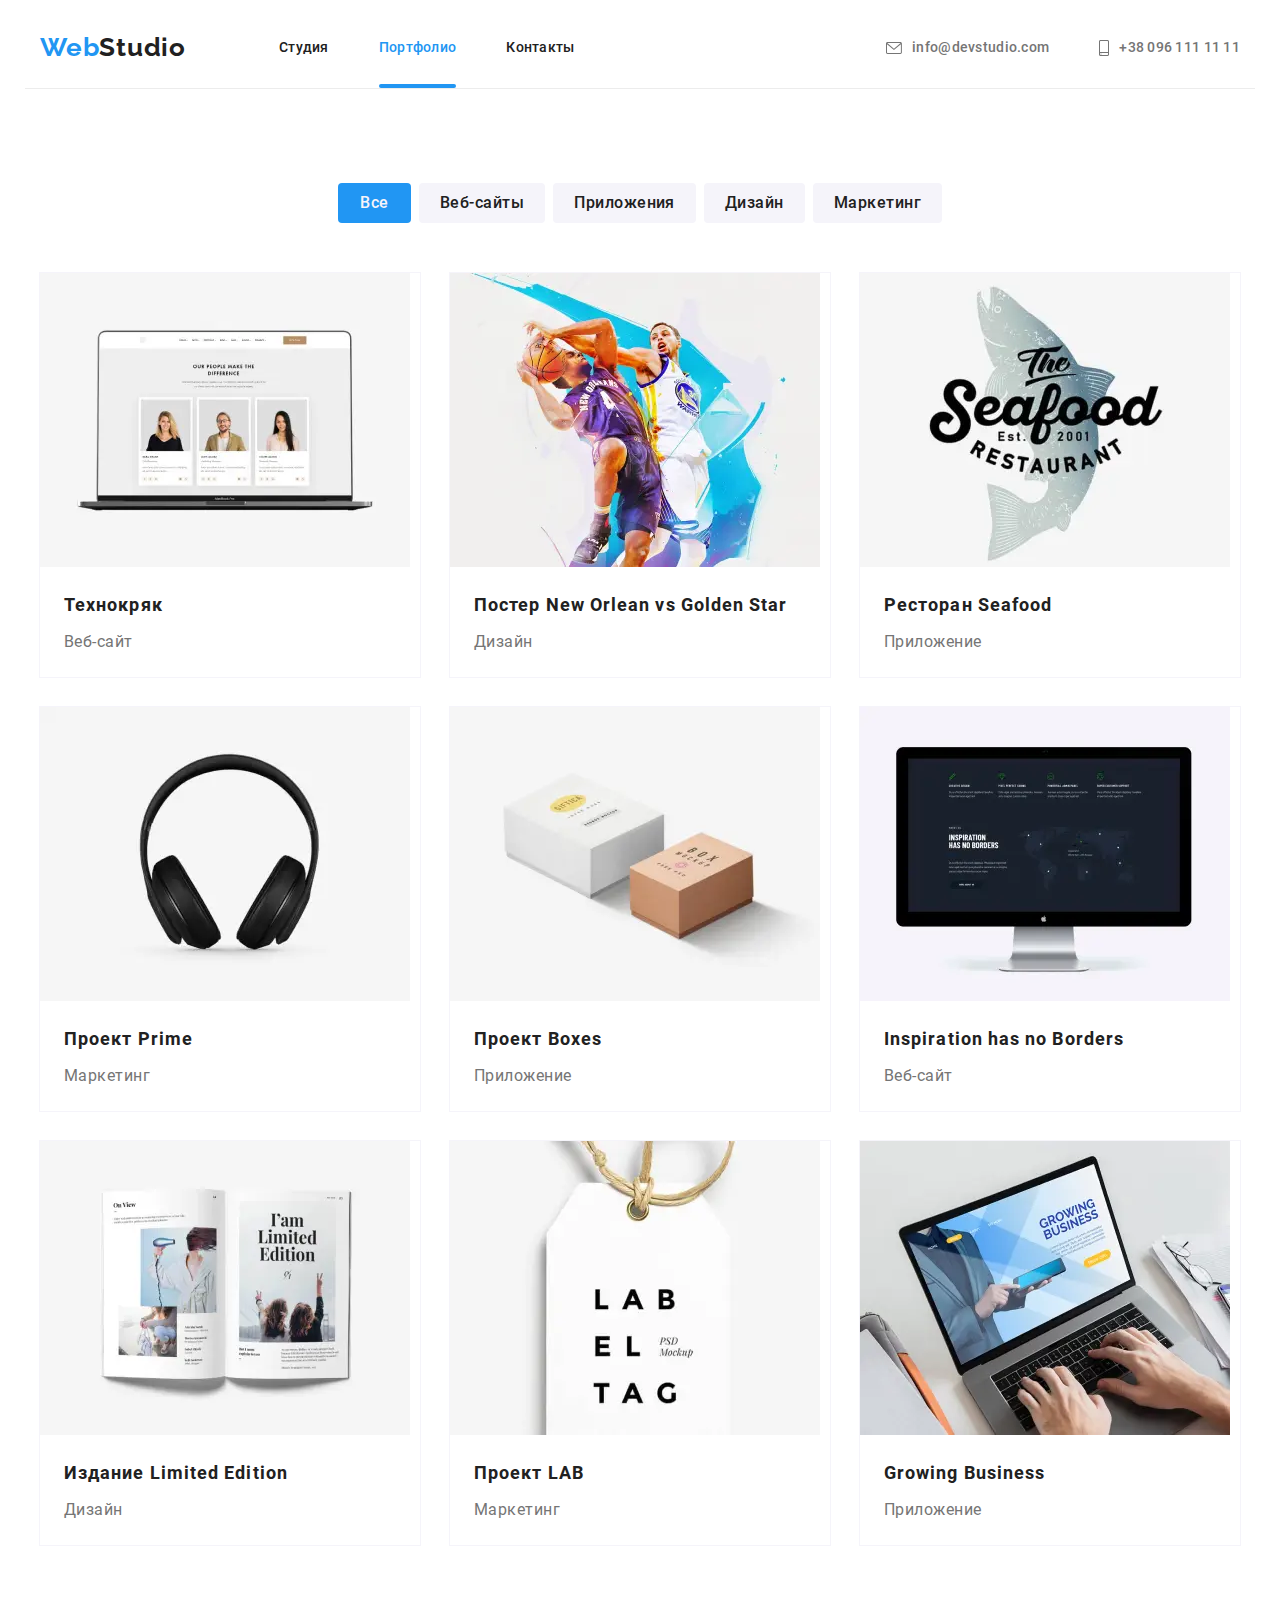
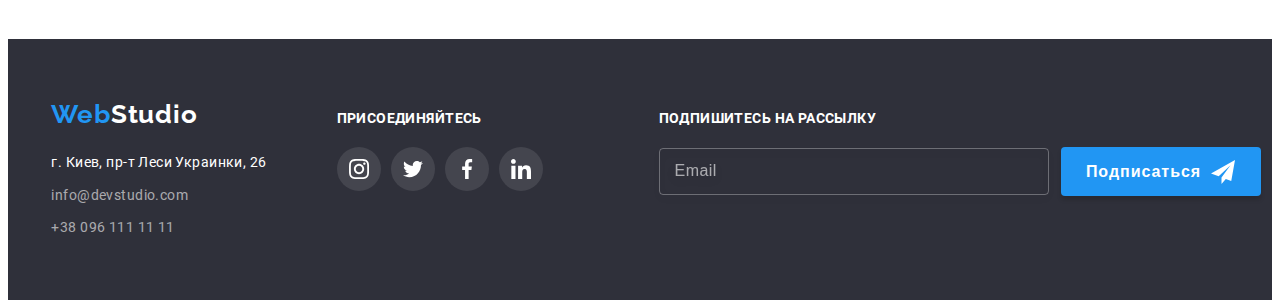
==== commit 1eed6168: "all" ====
--- a/portfolio.html
+++ b/portfolio.html
@@ -17,7 +17,7 @@
                     <a href="#" class="logo"> <span class="logo-accent">Web</span>Studio</a>
                     <ul class="site-nav list">
                         <li class="site-nav-item">
-                            <a href="#" class="site-nav-link link">Студия</a>
+                            <a href="index.html" class="site-nav-link link">Студия</a>
                         </li>
                         <li class="site-nav-item">
                             <a href="./portfolio.html" class="site-nav-link link current">Портфолио</a>
@@ -70,7 +70,7 @@
                             <a href="tel:+380961111111" class="mobile-contacts-link link">+38 096 111 11 11</a>
                         </li>
                         <li class="mobile-contacts-item">
-                            <a href="mailto:info@devstudio.com" class="mobile-contacts-link link">info@devstudio.com</a>
+                            <a href="mailto:info@devstudio.com" class="mobile-contacts-link mail link">info@devstudio.com</a>
                         </li>
                     </ul>
                     <ul class="mobile-social-menu list">
--- a/css/portfolio.min.css
+++ b/css/portfolio.min.css
@@ -1,2 +1,2 @@
-:root{--main-font: "Roboto", sans-serif;--logo-font: "Raleway", sans-serif;--primary-text-color: #212121;--title-text-color: #757575;--accent-color: #2196f3;--main-bg-color: #eeeeee;--background-color: #ffffff;--main-lite-color: rgba(255, 255, 255, 0.6);--footer-bg-color: #2f303a;--main-bg-color: #f5f4fa;--icon-color: #afb1b8;--time-animation: 250ms;--bezier-animation: cubic-bezier(0.4, 0, 0.2, 1)}.visually-hidden{position:absolute;width:1px;height:1px;margin:-1px;padding:0;overflow:hidden;border:0;clip:rect(0 0 0 0)}body{font-family:"Roboto",sans-serif;font-weight:400;font-size:14px;background-color:#fff;color:#212121}.list{padding:0px;margin:0px;list-style:none}.link{text-decoration:none}h1,h2,h3,h4,p{margin:0px}img{display:block;max-width:100%;height:auto}.btn-subscribe,.modal-btn-thumb,.header-portfolio,.page-header,.social-footer-thumbs,.social-footer-link,.footer-form,.form-field{display:-webkit-box;display:-ms-flexbox;display:flex;-webkit-box-align:center;-ms-flex-align:center;align-items:center}.container{width:100%;padding:0 15px;margin:0 auto}@media screen and (min-width: 480px){.container{width:480px}}@media screen and (min-width: 768px){.container{width:768px}}@media screen and (min-width: 1200px){.container{width:1200px}}.mobile-menu{position:absolute;top:0;left:50%;-webkit-transform:translateX(-50%) translateY(-100%);transform:translateX(-50%) translateY(-100%);width:100%;max-width:480px;height:100vh;z-index:1;display:-webkit-box;display:-ms-flexbox;display:flex;-webkit-box-orient:vertical;-webkit-box-direction:normal;-ms-flex-direction:column;flex-direction:column;-webkit-box-pack:justify;-ms-flex-pack:justify;justify-content:space-between;padding:48px 40px;background-color:#fff;-webkit-transition-property:-webkit-transform;transition-property:-webkit-transform;transition-property:transform;transition-property:transform, -webkit-transform;-webkit-transition-duration:250ms;transition-duration:250ms;-webkit-transition-timing-function:cubic-bezier(0.4, 0, 0.2, 1);transition-timing-function:cubic-bezier(0.4, 0, 0.2, 1)}.mobile-menu.is-open{-webkit-transform:translateX(-50%) translateY(0%);transform:translateX(-50%) translateY(0%)}@media screen and (min-width: 768px){.mobile-menu{display:none}}.mobile-site-items:not(:last-child){margin-bottom:37px}.mobile-site-link{font-size:40px;font-weight:500;line-height:1.18;letter-spacing:0.02em;color:#212121;-webkit-transition-property:color;transition-property:color;-webkit-transition-duration:250ms;transition-duration:250ms;-webkit-transition-timing-function:cubic-bezier(0.4, 0, 0.2, 1);transition-timing-function:cubic-bezier(0.4, 0, 0.2, 1)}.mobile-site-link.current{color:#2196f3}.mobile-site-link:hover,.mobile-site-link:focus{color:#2196f3;fill:#2196f3}.mobile-contacts{margin-top:auto}.mobile-contacts-list{margin-bottom:64px}.mobile-contacts-item:not(:last-child){margin-bottom:32px}.mobile-contacts-link{font-size:34px;font-weight:500;line-height:1.18;letter-spacing:0.02em;color:#757575;-webkit-transition-property:color;transition-property:color;-webkit-transition-duration:250ms;transition-duration:250ms;-webkit-transition-timing-function:cubic-bezier(0.4, 0, 0.2, 1);transition-timing-function:cubic-bezier(0.4, 0, 0.2, 1)}.mobile-contacts-link:hover,.mobile-contacts-link:focus{color:#2196f3}.mobile-social-menu{display:-webkit-box;display:-ms-flexbox;display:flex;font-size:18px;font-weight:500;line-height:1.22;letter-spacing:0.02em;color:#2196f3}.mobile-social-text:not(:last-child){margin-right:10px}.mobile-social-text:not(:last-child)::after{content:" ";margin-left:10px;width:22px;height:0px;border:1px solid rgba(33,33,33,0.2)}.burger-icon,.mobile-close-button{fill:currentColor}@media screen and (min-width: 768px){.burger-button{display:none}}.burger-button,.mobile-close-button{padding:0;border:none;background-color:transparent}.mobile-close-button{position:absolute;top:10px;right:15px}.burger-button:hover,.burger-button:focus,.mobile-close-button:hover,.mobile-close-button:focus{color:#2196f3}.buttons.primary{padding:10px 30px;min-width:200px;text-align:center;border:1px solid transparent;border-radius:4px;font-size:16px;font-weight:700;line-height:1.87;letter-spacing:0.06em;cursor:pointer;background-color:#2196f3;color:#fff;-webkit-transition-property:background-color, -webkit-box-shadow;transition-property:background-color, -webkit-box-shadow;transition-property:background-color, box-shadow;transition-property:background-color, box-shadow, -webkit-box-shadow;-webkit-transition-duration:250ms;transition-duration:250ms;-webkit-transition-timing-function:cubic-bezier(0.4, 0, 0.2, 1);transition-timing-function:cubic-bezier(0.4, 0, 0.2, 1)}.buttons.primary:hover,.buttons.primary:focus{background-color:#188ce8;-webkit-box-shadow:0px 4px 4px rgba(0,0,0,0.15);box-shadow:0px 4px 4px rgba(0,0,0,0.15)}.buttons-filters{margin:0px;padding:6px 20px;min-width:73px;text-align:center;border:1px solid transparent;border-radius:4px;font-size:16px;font-weight:500;line-height:1.62;letter-spacing:0.03em;cursor:pointer;background-color:#f5f4fa;color:#212121;font-family:inherit;-webkit-transition-property:background-color, color, -webkit-box-shadow;transition-property:background-color, color, -webkit-box-shadow;transition-property:background-color, box-shadow, color;transition-property:background-color, box-shadow, color, -webkit-box-shadow;-webkit-transition-duration:250ms;transition-duration:250ms;-webkit-transition-timing-function:cubic-bezier(0.4, 0, 0.2, 1);transition-timing-function:cubic-bezier(0.4, 0, 0.2, 1)}.buttons-filters:hover,.buttons-filters:focus{background-color:#2196f3;color:#f5f4fa;-webkit-box-shadow:0px 3px 1px rgba(0,0,0,0.1),0px 1px 2px rgba(0,0,0,0.08),0px 2px 2px rgba(0,0,0,0.12);box-shadow:0px 3px 1px rgba(0,0,0,0.1),0px 1px 2px rgba(0,0,0,0.08),0px 2px 2px rgba(0,0,0,0.12)}.btn-subscribe{-webkit-box-pack:center;-ms-flex-pack:center;justify-content:center;padding:10px;min-width:200px;font-size:16px;font-weight:700;line-height:1.87;-webkit-box-align:center;-ms-flex-align:center;align-items:center;text-align:center;letter-spacing:0.06em;color:#fff;background-color:#2196f3;-webkit-box-shadow:0px 4px 4px rgba(0,0,0,0.15);box-shadow:0px 4px 4px rgba(0,0,0,0.15);border-radius:4px;border-width:0;cursor:pointer}.btn-icon{margin-left:10px}.modal-btn-thumb{position:absolute;top:8px;right:8px;-webkit-box-pack:center;-ms-flex-pack:center;justify-content:center;background-color:#fff;width:30px;height:30px;border:1px solid rgba(0,0,0,0.1);border-radius:50%;cursor:pointer;color:#000000}.modal-btn-thumb:hover,.modal-btn-thumb:focus{color:#2196f3}.modal-icon-close{fill:currentColor;-webkit-transition-property:color;transition-property:color;-webkit-transition-duration:250ms;transition-duration:250ms;-webkit-transition-timing-function:cubic-bezier(0.4, 0, 0.2, 1);transition-timing-function:cubic-bezier(0.4, 0, 0.2, 1)}.modal-btn-send{text-align:center}.btn-send{padding:10px 56px;font-size:16px;font-weight:700;line-height:1.87;letter-spacing:0.06em;min-width:200px;background-color:#2196f3;color:#fff;-webkit-box-shadow:0px 4px 4px rgba(0,0,0,0.15);box-shadow:0px 4px 4px rgba(0,0,0,0.15);border-radius:4px;border-width:0;cursor:pointer;-webkit-transition-property:background-color;transition-property:background-color;-webkit-transition-duration:250ms;transition-duration:250ms;-webkit-transition-timing-function:cubic-bezier(0.4, 0, 0.2, 1);transition-timing-function:cubic-bezier(0.4, 0, 0.2, 1)}.btn-send:focus,.btn-send:hover{background:#188ce8;-webkit-box-shadow:0px 4px 4px rgba(0,0,0,0.15);box-shadow:0px 4px 4px rgba(0,0,0,0.15)}.section-title{margin-bottom:50px;text-align:center;font-size:36px;font-weight:700;line-height:1.16;letter-spacing:0.03em}.header-portfolio{-webkit-box-pack:justify;-ms-flex-pack:justify;justify-content:space-between;-webkit-box-align:center;-ms-flex-align:center;align-items:center;border-bottom:1px solid #ececec}.page-header{-webkit-box-pack:justify;-ms-flex-pack:justify;justify-content:space-between;-webkit-box-align:center;-ms-flex-align:center;align-items:center}@media screen and (min-width: 768px){.navigation{display:-webkit-box;display:-ms-flexbox;display:flex;-webkit-box-align:center;-ms-flex-align:center;align-items:center}}.logo{display:block;padding-top:24px;padding-bottom:24px;font-family:"Raleway",sans-serif;font-size:26px;font-weight:700;line-height:1.19;letter-spacing:0.03em;text-decoration:none;cursor:pointer;margin-right:88px;color:#212121}@media screen and (min-width: 1200px){.logo{margin-right:93px}}.logo-accent{font-family:"Raleway",sans-serif;font-size:26px;font-weight:700;line-height:1.23;letter-spacing:0.03em;color:#2196f3}.site-nav{display:-webkit-box;display:-ms-flexbox;display:flex}@media screen and (max-width: 767px){.site-nav{display:none}}.site-nav-link{display:block;padding-top:32px;padding-bottom:32px;font-weight:500;line-height:1.14;letter-spacing:0.02em;text-decoration:none;color:#212121;-webkit-transition-property:color;transition-property:color;-webkit-transition-duration:250ms;transition-duration:250ms;-webkit-transition-timing-function:cubic-bezier(0.4, 0, 0.2, 1);transition-timing-function:cubic-bezier(0.4, 0, 0.2, 1)}.site-nav-link:hover,.site-nav-link:focus{color:#2196f3;fill:#2196f3}.site-nav-link.current{position:relative;color:#2196f3}.site-nav-link.current::after{content:"";position:absolute;left:0;bottom:0;display:block;width:100%;height:4px;background-color:#2196f3;border-radius:2px}.site-nav-item:not(:last-child){margin-right:50px}@media screen and (max-width: 767px){.contacts-nav{display:none}}@media screen and (min-width: 768px){.contacts-nav{margin-left:auto}}@media screen and (min-width: 1200px){.contacts-nav{display:-webkit-box;display:-ms-flexbox;display:flex;-webkit-box-align:center;-ms-flex-align:center;align-items:center;margin-left:auto}}@media screen and (min-width: 768px){.contacts-nav-item:not(:last-child){margin-bottom:10px}}@media screen and (min-width: 1200px){.contacts-nav-item:not(:last-child){margin-right:50px;margin-bottom:0}}.contacts-nav-link{font-weight:500;font-size:12px;line-height:1.17;letter-spacing:0.02em;color:#757575;-webkit-transition-property:color;transition-property:color;-webkit-transition-duration:250ms;transition-duration:250ms;-webkit-transition-timing-function:cubic-bezier(0.4, 0, 0.2, 1);transition-timing-function:cubic-bezier(0.4, 0, 0.2, 1)}@media screen and (min-width: 768px){.contacts-nav-link{display:-webkit-box;display:-ms-flexbox;display:flex;-webkit-box-align:center;-ms-flex-align:center;align-items:center}}@media screen and (min-width: 1200px){.contacts-nav-link{padding-top:32px;padding-bottom:32px;font-size:14px;font-weight:500;line-height:1.14;display:-webkit-box;display:-ms-flexbox;display:flex;-webkit-box-align:center;-ms-flex-align:center;align-items:center;-webkit-box-pack:center;-ms-flex-pack:center;justify-content:center;letter-spacing:0.02em}}.contacts-nav-link:hover,.contacts-nav-link:focus{color:#2196f3;fill:#2196f3}.icon-mail{display:block;margin-right:10px;fill:currentColor;-webkit-transition-property:fill;transition-property:fill;-webkit-transition-duration:250ms;transition-duration:250ms;-webkit-transition-timing-function:cubic-bezier(0.4, 0, 0.2, 1);transition-timing-function:cubic-bezier(0.4, 0, 0.2, 1)}.icon-phone{display:block;margin-right:10px;fill:currentColor;-webkit-transition-property:fill;transition-property:fill;-webkit-transition-duration:250ms;transition-duration:250ms;-webkit-transition-timing-function:cubic-bezier(0.4, 0, 0.2, 1);transition-timing-function:cubic-bezier(0.4, 0, 0.2, 1)}.section-portfolio{padding-top:60px;padding-bottom:60px}@media screen and (min-width: 1200px){.section-portfolio{padding-top:94px;padding-bottom:94px}}.section-filters{display:-webkit-box;display:-ms-flexbox;display:flex;-ms-flex-wrap:wrap;flex-wrap:wrap;margin-bottom:40px}@media screen and (min-width: 768px){.section-filters{-webkit-box-pack:center;-ms-flex-pack:center;justify-content:center;margin-bottom:50px}}.filters-items:not(:last-child){margin-right:8px;margin-bottom:15px}@media screen and (min-width: 768px){.filters-items:not(:last-child){margin-right:8px;margin-bottom:0}}.filters-items .filter-all{background-color:#2196f3;color:#f5f4fa;-webkit-transition-property:background-color, color;transition-property:background-color, color;-webkit-transition-duration:250ms;transition-duration:250ms;-webkit-transition-timing-function:cubic-bezier(0.4, 0, 0.2, 1);transition-timing-function:cubic-bezier(0.4, 0, 0.2, 1)}.filters-items .filter-all:first-child:hover,.filters-items .filter-all:first-child:focus{background-color:#f5f4fa;color:#212121}.projects-items{width:100%}.project-title{margin-bottom:4px;font-size:18px;font-weight:700;line-height:2;letter-spacing:0.06em;color:#212121}.projects-text{font-size:16px;line-height:1.87;letter-spacing:0.03em;color:#757575}@media screen and (min-width: 768px) and (max-width: 1199px){.projects{display:-webkit-box;display:-ms-flexbox;display:flex;-ms-flex-wrap:wrap;flex-wrap:wrap;margin:-15px}}@media screen and (min-width: 768px){.projects{display:-webkit-box;display:-ms-flexbox;display:flex;-ms-flex-wrap:wrap;flex-wrap:wrap}}@media screen and (max-width: 767px){.projects-items:not(:last-child){margin-bottom:30px}}@media screen and (min-width: 768px) and (max-width: 1199px){.projects-items{width:calc((100% - 60px) / 2);outline:1px solid #f5f4fa;margin:15px}}@media screen and (min-width: 1200px){.projects-items{width:calc((100% - 60px) / 3);outline:1px solid #f5f4fa}.projects-items:not(:nth-child(3n)){margin-right:30px}.projects-items:not(:nth-last-child(-n+3)){margin-bottom:30px}}.projects-link{display:block;-webkit-transition-property:-webkit-box-shadow;transition-property:-webkit-box-shadow;transition-property:box-shadow;transition-property:box-shadow, -webkit-box-shadow;-webkit-transition-duration:250ms;transition-duration:250ms;-webkit-transition-timing-function:cubic-bezier(0.4, 0, 0.2, 1);transition-timing-function:cubic-bezier(0.4, 0, 0.2, 1)}.projects-link:hover,.projects-link:focus{-webkit-box-shadow:0px 1px 1px rgba(0,0,0,0.12),0px 4px 4px rgba(0,0,0,0.06),1px 4px 6px rgba(0,0,0,0.16);box-shadow:0px 1px 1px rgba(0,0,0,0.12),0px 4px 4px rgba(0,0,0,0.06),1px 4px 6px rgba(0,0,0,0.16)}.card-title{padding:20px 24px;background-color:#fff}.projects-thumb{position:relative;overflow:hidden}.projects-overlay-text{position:absolute;top:0;left:0;-webkit-transform:translateY(100%);transform:translateY(100%);opacity:0;width:100%;height:100%;background-color:rgba(33,150,243,0.9);padding:63px 24px;font-size:18px;font-weight:400;line-height:1.56;letter-spacing:0.03em;color:#fff;-webkit-transition-property:-webkit-transform;transition-property:-webkit-transform;transition-property:transform;transition-property:transform, -webkit-transform;-webkit-transition-duration:250ms;transition-duration:250ms;-webkit-transition-timing-function:cubic-bezier(0.4, 0, 0.2, 1);transition-timing-function:cubic-bezier(0.4, 0, 0.2, 1)}.projects-link:hover .projects-overlay-text,.projects-link:focus .projects-overlay-text{opacity:1;-webkit-transform:translateY(0);transform:translateY(0)}.footer-contacts{padding-top:60px;padding-bottom:60px;background-color:#2f303a}.container.footer{text-align:center}@media screen and (min-width: 1200px){.container.footer{display:-webkit-box;display:-ms-flexbox;display:flex;-webkit-box-align:baseline;-ms-flex-align:baseline;align-items:baseline;-ms-flex-pack:distribute;justify-content:space-around;text-align:left}}.footer-logo{display:block;font-size:26px;font-weight:700;line-height:1.19;letter-spacing:0.03em;color:#fff;font-family:"Raleway",sans-serif;text-decoration:none;margin-bottom:20px}@media screen and (min-width: 768px){.footer-media{display:-webkit-box;display:-ms-flexbox;display:flex;-webkit-box-pack:justify;-ms-flex-pack:justify;justify-content:space-between;-webkit-box-align:baseline;-ms-flex-align:baseline;align-items:baseline}}.footer-adress{margin-bottom:60px}@media screen and (min-width: 1200px){.footer-adress:not(:last-child){margin-bottom:0;margin-right:70px}}.adress .adress-map{line-height:1.71;letter-spacing:0.03em;color:#fff;font-style:normal;text-decoration:none;-webkit-transition-property:color;transition-property:color;-webkit-transition-duration:250ms;transition-duration:250ms;-webkit-transition-timing-function:cubic-bezier(0.4, 0, 0.2, 1);transition-timing-function:cubic-bezier(0.4, 0, 0.2, 1)}.adress .adress-map:hover,.adress .adress-map:focus{color:#2196f3}.adress .adress-item:not(:last-child){margin-bottom:8px}@media screen and (min-width: 768px){.adress .adress-item:not(:last-child){margin-bottom:9px}}.adress .adress-link{line-height:1.71;letter-spacing:0.03em;color:rgba(255,255,255,0.6);font-style:normal;text-decoration:none}.adress .adress-link:hover,.adress .adress-link:focus{color:#2196f3}.social-footer{margin-bottom:60px}@media screen and (min-width: 1200px){.social-footer{margin-right:93px;margin-bottom:0;min-width:206px;height:80px}}.social-footer-text{margin-bottom:20px;font-size:14px;font-weight:700;line-height:1.14;letter-spacing:0.03em;text-transform:uppercase;color:#fff}.social-footer-thumbs{-webkit-box-pack:center;-ms-flex-pack:center;justify-content:center}@media screen and (min-width: 1200px){.social-footer-thumbs{-webkit-box-pack:justify;-ms-flex-pack:justify;justify-content:space-between}}.social-footer-link{-webkit-box-pack:center;-ms-flex-pack:center;justify-content:center;width:100%;height:100%;background-color:rgba(255,255,255,0.1);border-radius:50%;color:#fff;-webkit-transition-property:background-color;transition-property:background-color;-webkit-transition-duration:250ms;transition-duration:250ms;-webkit-transition-timing-function:cubic-bezier(0.4, 0, 0.2, 1);transition-timing-function:cubic-bezier(0.4, 0, 0.2, 1)}.social-footer-link:hover,.social-footer-link:focus{background-color:#2196f3}.social-footer-items{width:44px;height:44px}.social-footer-items:not(:last-child){margin-right:10px}.social-footer-icons{fill:currentColor}.subscribe-footer{text-align:center}@media screen and (min-width: 1200px){.subscribe-footer{text-align:left}}.subscribe-footer-text{margin-bottom:20px;font-size:14px;font-weight:700;line-height:1.14;letter-spacing:0.03em;text-transform:uppercase;color:#fff}.footer-form{-webkit-box-orient:vertical;-webkit-box-direction:normal;-ms-flex-direction:column;flex-direction:column}@media screen and (min-width: 1200px){.footer-form{-webkit-box-orient:horizontal;-webkit-box-direction:normal;-ms-flex-direction:row;flex-direction:row;width:570px}}.form-field{-webkit-box-orient:vertical;-webkit-box-direction:normal;-ms-flex-direction:column;flex-direction:column;margin-bottom:20px}.form-field .form-field-input::-webkit-input-placeholder{font-size:16px;font-weight:400;line-height:1.25;-webkit-box-align:center;align-items:center;letter-spacing:0.03em;color:rgba(255,255,255,0.6)}.form-field .form-field-input:-ms-input-placeholder{font-size:16px;font-weight:400;line-height:1.25;-ms-flex-align:center;align-items:center;letter-spacing:0.03em;color:rgba(255,255,255,0.6)}.form-field .form-field-input::-ms-input-placeholder{font-size:16px;font-weight:400;line-height:1.25;-ms-flex-align:center;align-items:center;letter-spacing:0.03em;color:rgba(255,255,255,0.6)}.form-field .form-field-input::placeholder{font-size:16px;font-weight:400;line-height:1.25;-webkit-box-align:center;-ms-flex-align:center;align-items:center;letter-spacing:0.03em;color:rgba(255,255,255,0.6)}@media screen and (min-width: 1200px){.form-field{margin-bottom:0;margin-right:12px;-webkit-box-orient:horizontal;-webkit-box-direction:normal;-ms-flex-direction:row;flex-direction:row;-webkit-box-align:center;-ms-flex-align:center;align-items:center}}.form-field-input{display:-webkit-box;display:-ms-flexbox;display:flex;margin:0;padding:15px;width:358px;color:#fff;background-color:transparent;border:1px solid rgba(255,255,255,0.3);-webkit-filter:drop-shadow(0px 4px 4px rgba(0,0,0,0.15));filter:drop-shadow(0px 4px 4px rgba(0,0,0,0.15));border-radius:4px}
+@font-face{font-family:"Roboto";font-style:normal;font-weight:400;src:url("../../fonts/roboto-v20-latin_cyrillic-ext_cyrillic-regular.eot");src:local(""),url("../../fonts/roboto-v20-latin_cyrillic-ext_cyrillic-regular.eot?#iefix") format("embedded-opentype"),url("../../fonts/roboto-v20-latin_cyrillic-ext_cyrillic-regular.woff2") format("woff2"),url("../../fonts/roboto-v20-latin_cyrillic-ext_cyrillic-regular.woff") format("woff"),url("../../fonts/roboto-v20-latin_cyrillic-ext_cyrillic-regular.ttf") format("truetype"),url("../../fonts/roboto-v20-latin_cyrillic-ext_cyrillic-regular.svg#Roboto") format("svg")}@font-face{font-family:"Roboto";font-style:normal;font-weight:500;src:url("../../fonts/roboto-v20-latin_cyrillic-ext_cyrillic-500.eot");src:local(""),url("../../fonts/roboto-v20-latin_cyrillic-ext_cyrillic-500.eot?#iefix") format("embedded-opentype"),url("../../fonts/roboto-v20-latin_cyrillic-ext_cyrillic-500.woff2") format("woff2"),url("../../fonts/roboto-v20-latin_cyrillic-ext_cyrillic-500.woff") format("woff"),url("../../fonts/roboto-v20-latin_cyrillic-ext_cyrillic-500.ttf") format("truetype"),url("../..//fonts/roboto-v20-latin_cyrillic-ext_cyrillic-500.svg#Roboto") format("svg")}@font-face{font-family:"Roboto";font-style:normal;font-weight:700;src:url("../../fonts/roboto-v20-latin_cyrillic-ext_cyrillic-700.eot");src:local(""),url("../../fonts/roboto-v20-latin_cyrillic-ext_cyrillic-700.eot?#iefix") format("embedded-opentype"),url("../../fonts/roboto-v20-latin_cyrillic-ext_cyrillic-700.woff2") format("woff2"),url("../../fonts/roboto-v20-latin_cyrillic-ext_cyrillic-700.woff") format("woff"),url("../../fonts/roboto-v20-latin_cyrillic-ext_cyrillic-700.ttf") format("truetype"),url("../../fonts/roboto-v20-latin_cyrillic-ext_cyrillic-700.svg#Roboto") format("svg")}@font-face{font-family:"Roboto";font-style:normal;font-weight:900;src:url("../../fonts/roboto-v20-latin_cyrillic-ext_cyrillic-900.eot");src:local(""),url("../../fonts/roboto-v20-latin_cyrillic-ext_cyrillic-900.eot?#iefix") format("embedded-opentype"),url("../../fonts/roboto-v20-latin_cyrillic-ext_cyrillic-900.woff2") format("woff2"),url("../..//fonts/roboto-v20-latin_cyrillic-ext_cyrillic-900.woff") format("woff"),url("../../fonts/roboto-v20-latin_cyrillic-ext_cyrillic-900.ttf") format("truetype"),url("../../fonts/roboto-v20-latin_cyrillic-ext_cyrillic-900.svg#Roboto") format("svg")}@font-face{font-family:"Raleway";font-style:normal;font-weight:400;src:url("../../fonts/raleway-v19-latin_cyrillic-regular.eot");src:local(""),url("../../fonts/raleway-v19-latin_cyrillic-regular.eot?#iefix") format("embedded-opentype"),url("../fonts/raleway-v19-latin_cyrillic-regular.woff2") format("woff2"),url("../../fonts/raleway-v19-latin_cyrillic-regular.woff") format("woff"),url("../fonts/raleway-v19-latin_cyrillic-regular.ttf") format("truetype"),url("../../fonts/raleway-v19-latin_cyrillic-regular.svg#Raleway") format("svg")}@font-face{font-family:"Raleway";font-style:normal;font-weight:700;src:url("../../fonts/raleway-v19-latin_cyrillic-700.eot");src:local(""),url("../../fonts/raleway-v19-latin_cyrillic-700.eot?#iefix") format("embedded-opentype"),url("../../fonts/raleway-v19-latin_cyrillic-ext_cyrillic-700.woff2") format("woff2"),url("../../fonts/raleway-v19-latin_cyrillic-ext_cyrillic-700.woff") format("woff"),url("../../fonts/raleway-v19-latin_cyrillic-ext_cyrillic-regular.ttf") format("truetype"),url("../../fonts/raleway-v19-latin_cyrillic-700.svg#Raleway") format("svg")}:root{--main-font: "Roboto", sans-serif;--logo-font: "Raleway", sans-serif;--primary-text-color: #212121;--title-text-color: #757575;--accent-color: #2196f3;--main-bg-color: #eeeeee;--background-color: #ffffff;--main-lite-color: rgba(255, 255, 255, 0.6);--footer-bg-color: #2f303a;--main-bg-color: #f5f4fa;--icon-color: #afb1b8;--time-animation: 250ms;--bezier-animation: cubic-bezier(0.4, 0, 0.2, 1)}.visually-hidden{position:absolute;width:1px;height:1px;margin:-1px;padding:0;overflow:hidden;border:0;clip:rect(0 0 0 0)}body{font-family:"Roboto",sans-serif;font-weight:400;font-size:14px;background-color:#fff;color:#212121}.list{padding:0px;margin:0px;list-style:none}.link{text-decoration:none}h1,h2,h3,h4,p{margin:0px}img{display:block;max-width:100%;height:auto}.btn-subscribe,.modal-btn-thumb,.header-portfolio,.page-header,.social-footer-thumbs,.social-footer-link,.footer-form,.form-field{display:flex;align-items:center}.container{width:100%;padding:0 15px;margin:0 auto}@media screen and (min-width: 480px){.container{width:480px}}@media screen and (min-width: 768px){.container{width:768px}}@media screen and (min-width: 1200px){.container{width:1200px}}.mobile-menu{position:fixed;top:0;left:50%;transform:translateX(-50%) translateY(-100%);width:100%;max-width:480px;height:100vh;z-index:1;display:flex;flex-direction:column;justify-content:space-between;padding:48px 40px;background-color:#fff;transition-property:transform;transition-duration:250ms;transition-timing-function:cubic-bezier(0.4, 0, 0.2, 1)}.mobile-menu.is-open{transform:translateX(-50%) translateY(0%)}@media screen and (min-width: 768px){.mobile-menu{display:none}}.mobile-site-items:not(:last-child){margin-bottom:37px}.mobile-site-link{font-size:40px;font-weight:500;line-height:1.18;letter-spacing:0.02em;color:#212121;transition-property:color;transition-duration:250ms;transition-timing-function:cubic-bezier(0.4, 0, 0.2, 1)}.mobile-site-link.current{color:#2196f3}.mobile-site-link:hover,.mobile-site-link:focus{color:#2196f3;fill:#2196f3}.mobile-contacts{margin-top:auto}.mobile-contacts-list{margin-bottom:64px}.mobile-contacts-item:not(:last-child){margin-bottom:32px}.mobile-contacts-link{font-size:34px;font-weight:500;line-height:1.18;letter-spacing:0.02em;color:#2196f3;transition-property:color;transition-duration:250ms;transition-timing-function:cubic-bezier(0.4, 0, 0.2, 1)}@media screen and (max-width: 479px){.mobile-contacts-link{font-size:26px}}.mobile-contacts-link:hover,.mobile-contacts-link:focus{color:#2196f3}.mobile-contacts-link.mail{font-size:24px;font-weight:500;line-height:1.17;letter-spacing:0.02em;color:#757575}@media screen and (max-width: 479px){.mobile-contacts-link.mail{font-size:20px}}.mobile-social-menu{display:flex;font-size:18px;font-weight:500;line-height:1.22;letter-spacing:0.02em;color:#2196f3}@media screen and (max-width: 479px){.mobile-social-menu{font-size:12px}}.mobile-social-text:not(:last-child){margin-right:10px}.mobile-social-text:not(:last-child)::after{content:" ";margin-left:10px;width:22px;height:0px;border:1px solid rgba(33,33,33,0.2)}.burger-icon,.mobile-close-button{fill:currentColor}@media screen and (min-width: 768px){.burger-button{display:none}}.burger-button,.mobile-close-button{padding:0;border:none;background-color:transparent}.mobile-close-button{position:absolute;top:10px;right:15px}.burger-button:hover,.burger-button:focus,.mobile-close-button:hover,.mobile-close-button:focus{color:#2196f3}.buttons.primary{padding:10px 30px;min-width:200px;text-align:center;border:1px solid transparent;border-radius:4px;font-size:16px;font-weight:700;line-height:1.87;letter-spacing:0.06em;cursor:pointer;background-color:#2196f3;color:#fff;transition-property:background-color, box-shadow;transition-duration:250ms;transition-timing-function:cubic-bezier(0.4, 0, 0.2, 1)}.buttons.primary:hover,.buttons.primary:focus{background-color:#188ce8;box-shadow:0px 4px 4px rgba(0,0,0,0.15)}.buttons-filters{margin:0px;padding:6px 20px;min-width:73px;text-align:center;border:1px solid transparent;border-radius:4px;font-size:16px;font-weight:500;line-height:1.62;letter-spacing:0.03em;cursor:pointer;background-color:#f5f4fa;color:#212121;font-family:inherit;transition-property:background-color, box-shadow, color;transition-duration:250ms;transition-timing-function:cubic-bezier(0.4, 0, 0.2, 1)}.buttons-filters:hover,.buttons-filters:focus{background-color:#2196f3;color:#f5f4fa;box-shadow:0px 3px 1px rgba(0,0,0,0.1),0px 1px 2px rgba(0,0,0,0.08),0px 2px 2px rgba(0,0,0,0.12)}.btn-subscribe{justify-content:center;padding:10px;min-width:200px;font-size:16px;font-weight:700;line-height:1.87;align-items:center;text-align:center;letter-spacing:0.06em;color:#fff;background-color:#2196f3;box-shadow:0px 4px 4px rgba(0,0,0,0.15);border-radius:4px;border-width:0;cursor:pointer}.btn-icon{margin-left:10px}.modal-btn-thumb{position:absolute;top:8px;right:8px;justify-content:center;background-color:#fff;width:30px;height:30px;border:1px solid rgba(0,0,0,0.1);border-radius:50%;cursor:pointer;color:#000000}.modal-btn-thumb:hover,.modal-btn-thumb:focus{color:#2196f3}.modal-icon-close{fill:currentColor;transition-property:color;transition-duration:250ms;transition-timing-function:cubic-bezier(0.4, 0, 0.2, 1)}.modal-btn-send{text-align:center}.btn-send{padding:10px 56px;font-size:16px;font-weight:700;line-height:1.87;letter-spacing:0.06em;min-width:200px;background-color:#2196f3;color:#fff;box-shadow:0px 4px 4px rgba(0,0,0,0.15);border-radius:4px;border-width:0;cursor:pointer;transition-property:background-color;transition-duration:250ms;transition-timing-function:cubic-bezier(0.4, 0, 0.2, 1)}.btn-send:focus,.btn-send:hover{background:#188ce8;box-shadow:0px 4px 4px rgba(0,0,0,0.15)}.section-title{margin-bottom:50px;text-align:center;font-size:36px;font-weight:700;line-height:1.16;letter-spacing:0.03em}.header-portfolio{justify-content:space-between;align-items:center;border-bottom:1px solid #ececec}.page-header{justify-content:space-between;align-items:center}@media screen and (min-width: 768px){.navigation{display:flex;align-items:center}}.logo{display:block;padding-top:24px;padding-bottom:24px;font-family:"Raleway",sans-serif;font-size:26px;font-weight:700;line-height:1.19;letter-spacing:0.03em;text-decoration:none;cursor:pointer;margin-right:88px;color:#212121}@media screen and (min-width: 1200px){.logo{margin-right:93px}}.logo-accent{font-family:"Raleway",sans-serif;font-size:26px;font-weight:700;line-height:1.23;letter-spacing:0.03em;color:#2196f3}.site-nav{display:flex}@media screen and (max-width: 767px){.site-nav{display:none}}.site-nav-link{display:block;padding-top:32px;padding-bottom:32px;font-weight:500;line-height:1.14;letter-spacing:0.02em;text-decoration:none;color:#212121;transition-property:color;transition-duration:250ms;transition-timing-function:cubic-bezier(0.4, 0, 0.2, 1)}.site-nav-link:hover,.site-nav-link:focus{color:#2196f3;fill:#2196f3}.site-nav-link.current{position:relative;color:#2196f3}.site-nav-link.current::after{content:"";position:absolute;left:0;bottom:0;display:block;width:100%;height:4px;background-color:#2196f3;border-radius:2px}.site-nav-item:not(:last-child){margin-right:50px}@media screen and (max-width: 767px){.contacts-nav{display:none}}@media screen and (min-width: 768px){.contacts-nav{margin-left:auto}}@media screen and (min-width: 1200px){.contacts-nav{display:flex;align-items:center;margin-left:auto}}@media screen and (min-width: 768px){.contacts-nav-item:not(:last-child){margin-bottom:10px}}@media screen and (min-width: 1200px){.contacts-nav-item:not(:last-child){margin-right:50px;margin-bottom:0}}.contacts-nav-link{font-weight:500;font-size:12px;line-height:1.17;letter-spacing:0.02em;color:#757575;transition-property:color;transition-duration:250ms;transition-timing-function:cubic-bezier(0.4, 0, 0.2, 1)}@media screen and (min-width: 768px){.contacts-nav-link{display:flex;align-items:center}}@media screen and (min-width: 1200px){.contacts-nav-link{padding-top:32px;padding-bottom:32px;font-size:14px;font-weight:500;line-height:1.14;display:flex;align-items:center;justify-content:center;letter-spacing:0.02em}}.contacts-nav-link:hover,.contacts-nav-link:focus{color:#2196f3;fill:#2196f3}.icon-mail{display:block;margin-right:10px;fill:currentColor;transition-property:fill;transition-duration:250ms;transition-timing-function:cubic-bezier(0.4, 0, 0.2, 1)}.icon-phone{display:block;margin-right:10px;fill:currentColor;transition-property:fill;transition-duration:250ms;transition-timing-function:cubic-bezier(0.4, 0, 0.2, 1)}.section-portfolio{padding-top:60px;padding-bottom:60px}@media screen and (min-width: 1200px){.section-portfolio{padding-top:94px;padding-bottom:94px}}.section-filters{display:flex;flex-wrap:wrap;margin-bottom:40px}@media screen and (min-width: 768px){.section-filters{justify-content:center;margin-bottom:50px}}.filters-items:not(:last-child){margin-right:8px;margin-bottom:15px}@media screen and (min-width: 768px){.filters-items:not(:last-child){margin-right:8px;margin-bottom:0}}.filters-items .filter-all{background-color:#2196f3;color:#f5f4fa;transition-property:background-color, color;transition-duration:250ms;transition-timing-function:cubic-bezier(0.4, 0, 0.2, 1)}.filters-items .filter-all:first-child:hover,.filters-items .filter-all:first-child:focus{background-color:#f5f4fa;color:#212121}.projects-items{width:100%}.project-title{margin-bottom:4px;font-size:18px;font-weight:700;line-height:2;letter-spacing:0.06em;color:#212121}.projects-text{font-size:16px;line-height:1.87;letter-spacing:0.03em;color:#757575}@media screen and (min-width: 768px) and (max-width: 1199px){.projects{display:flex;flex-wrap:wrap;margin:-15px}}@media screen and (min-width: 768px){.projects{display:flex;flex-wrap:wrap}}@media screen and (max-width: 767px){.projects-items:not(:last-child){margin-bottom:30px}}@media screen and (min-width: 768px) and (max-width: 1199px){.projects-items{width:calc((100% - 60px) / 2);outline:1px solid #f5f4fa;margin:15px}}@media screen and (min-width: 1200px){.projects-items{width:calc((100% - 60px) / 3);outline:1px solid #f5f4fa}.projects-items:not(:nth-child(3n)){margin-right:30px}.projects-items:not(:nth-last-child(-n+3)){margin-bottom:30px}}.projects-link{display:block;transition-property:box-shadow;transition-duration:250ms;transition-timing-function:cubic-bezier(0.4, 0, 0.2, 1)}.projects-link:hover,.projects-link:focus{box-shadow:0px 1px 1px rgba(0,0,0,0.12),0px 4px 4px rgba(0,0,0,0.06),1px 4px 6px rgba(0,0,0,0.16)}.card-title{padding:20px 24px;background-color:#fff}.projects-thumb{position:relative;overflow:hidden}.projects-overlay-text{position:absolute;top:0;left:0;transform:translateY(100%);opacity:0;width:100%;height:100%;background-color:rgba(33,150,243,0.9);padding:63px 24px;font-size:18px;font-weight:400;line-height:1.56;letter-spacing:0.03em;color:#fff;transition-property:transform;transition-duration:250ms;transition-timing-function:cubic-bezier(0.4, 0, 0.2, 1)}.projects-link:hover .projects-overlay-text,.projects-link:focus .projects-overlay-text{opacity:1;transform:translateY(0)}.footer-contacts{padding-top:60px;padding-bottom:60px;background-color:#2f303a}.container.footer{text-align:center}@media screen and (min-width: 1200px){.container.footer{display:flex;align-items:baseline;justify-content:space-around;text-align:left}}.footer-logo{display:block;font-size:26px;font-weight:700;line-height:1.19;letter-spacing:0.03em;color:#fff;font-family:"Raleway",sans-serif;text-decoration:none;margin-bottom:20px}@media screen and (min-width: 768px){.footer-media{display:flex;justify-content:space-between;align-items:baseline}}.footer-adress{margin-bottom:60px}@media screen and (min-width: 1200px){.footer-adress:not(:last-child){margin-bottom:0;margin-right:70px}}.adress .adress-map{line-height:1.71;letter-spacing:0.03em;color:#fff;font-style:normal;text-decoration:none;transition-property:color;transition-duration:250ms;transition-timing-function:cubic-bezier(0.4, 0, 0.2, 1)}.adress .adress-map:hover,.adress .adress-map:focus{color:#2196f3}.adress .adress-item:not(:last-child){margin-bottom:8px}@media screen and (min-width: 768px){.adress .adress-item:not(:last-child){margin-bottom:9px}}.adress .adress-link{line-height:1.71;letter-spacing:0.03em;color:rgba(255,255,255,0.6);font-style:normal;text-decoration:none}.adress .adress-link:hover,.adress .adress-link:focus{color:#2196f3}.social-footer{margin-bottom:60px}@media screen and (min-width: 1200px){.social-footer{margin-right:93px;margin-bottom:0;min-width:206px;height:80px}}.social-footer-text{margin-bottom:20px;font-size:14px;font-weight:700;line-height:1.14;letter-spacing:0.03em;text-transform:uppercase;color:#fff}.social-footer-thumbs{justify-content:center}@media screen and (min-width: 1200px){.social-footer-thumbs{justify-content:space-between}}.social-footer-link{justify-content:center;width:100%;height:100%;background-color:rgba(255,255,255,0.1);border-radius:50%;color:#fff;transition-property:background-color;transition-duration:250ms;transition-timing-function:cubic-bezier(0.4, 0, 0.2, 1)}.social-footer-link:hover,.social-footer-link:focus{background-color:#2196f3}.social-footer-items{width:44px;height:44px}.social-footer-items:not(:last-child){margin-right:10px}.social-footer-icons{fill:currentColor}.subscribe-footer{text-align:center}@media screen and (min-width: 1200px){.subscribe-footer{text-align:left}}.subscribe-footer-text{margin-bottom:20px;font-size:14px;font-weight:700;line-height:1.14;letter-spacing:0.03em;text-transform:uppercase;color:#fff}.footer-form{flex-direction:column}@media screen and (min-width: 1200px){.footer-form{flex-direction:row;width:570px}}.form-field{flex-direction:column;margin-bottom:20px}.form-field .form-field-input::placeholder{font-size:16px;font-weight:400;line-height:1.25;align-items:center;letter-spacing:0.03em;color:rgba(255,255,255,0.6)}@media screen and (min-width: 1200px){.form-field{margin-bottom:0;margin-right:12px;flex-direction:row;align-items:center}}.form-field-input{display:flex;margin:0;padding:15px;width:300px;color:#fff;background-color:transparent;border:1px solid rgba(255,255,255,0.3);filter:drop-shadow(0px 4px 4px rgba(0,0,0,0.15));border-radius:4px}@media screen and (min-width: 480px){.form-field-input{width:450px}}@media screen and (min-width: 1200px){.form-field-input{width:358px}}
 /*# sourceMappingURL=portfolio.min.css.map */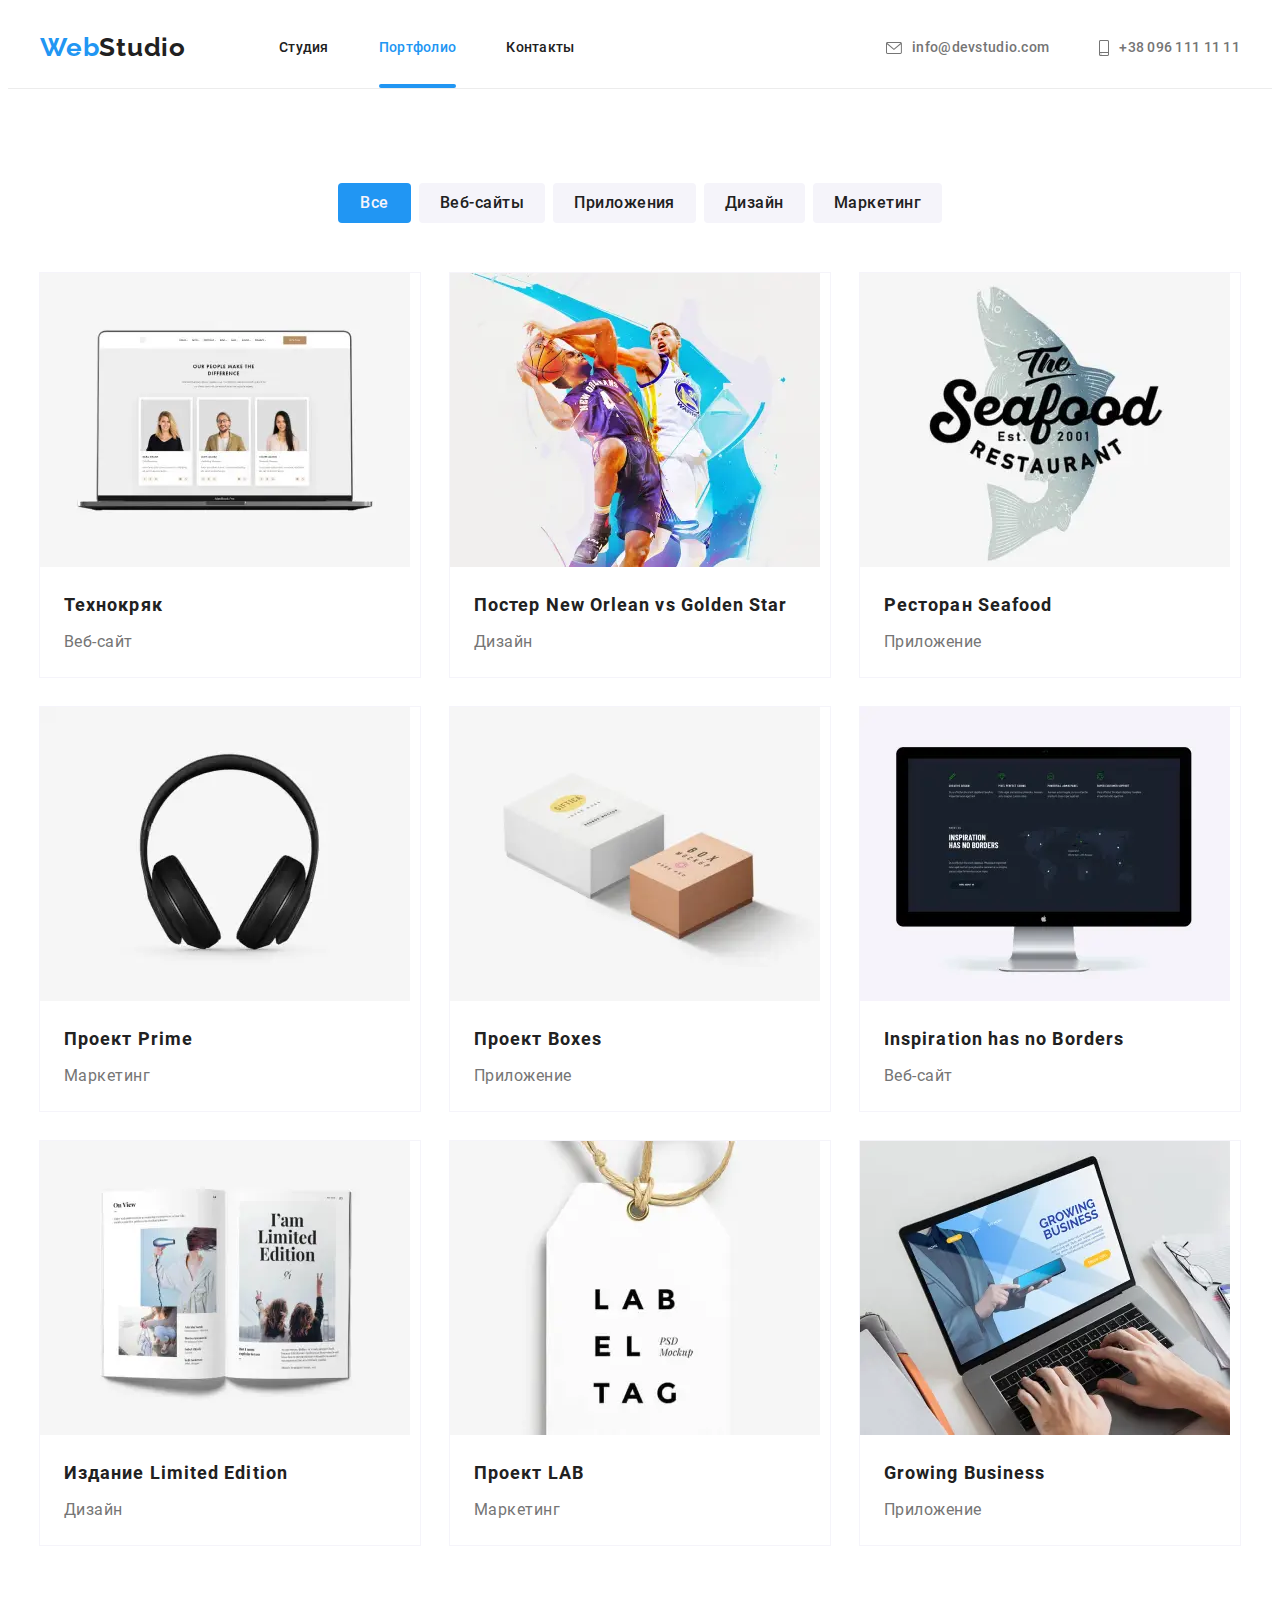
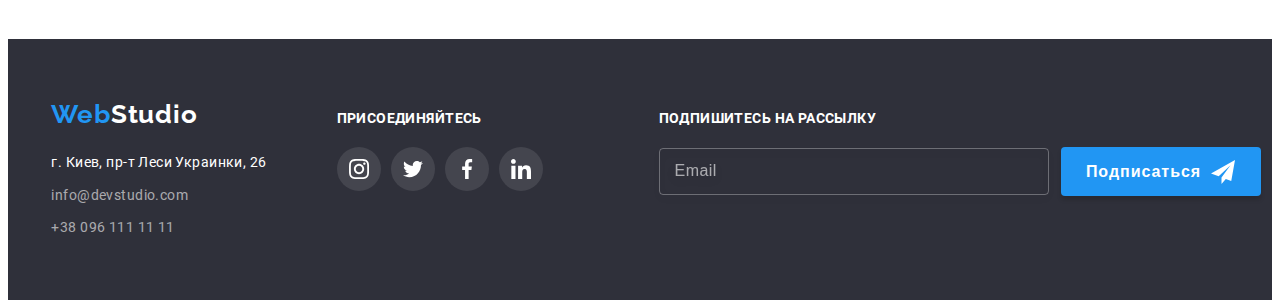
==== commit 89cc6005: "project" ====
--- a/portfolio.html
+++ b/portfolio.html
@@ -11,8 +11,8 @@
 </head>
 <body>
     <!-- HEADER -->
-        <header class="header">
-            <div class="container header-portfolio">
+        <header class="header-portfolio">
+            <div class="container portfolio">
                 <nav class="navigation">
                     <a href="#" class="logo"> <span class="logo-accent">Web</span>Studio</a>
                     <ul class="site-nav list">
--- a/css/portfolio.min.css
+++ b/css/portfolio.min.css
@@ -1,2 +1,2 @@
-@font-face{font-family:"Roboto";font-style:normal;font-weight:400;src:url("../../fonts/roboto-v20-latin_cyrillic-ext_cyrillic-regular.eot");src:local(""),url("../../fonts/roboto-v20-latin_cyrillic-ext_cyrillic-regular.eot?#iefix") format("embedded-opentype"),url("../../fonts/roboto-v20-latin_cyrillic-ext_cyrillic-regular.woff2") format("woff2"),url("../../fonts/roboto-v20-latin_cyrillic-ext_cyrillic-regular.woff") format("woff"),url("../../fonts/roboto-v20-latin_cyrillic-ext_cyrillic-regular.ttf") format("truetype"),url("../../fonts/roboto-v20-latin_cyrillic-ext_cyrillic-regular.svg#Roboto") format("svg")}@font-face{font-family:"Roboto";font-style:normal;font-weight:500;src:url("../../fonts/roboto-v20-latin_cyrillic-ext_cyrillic-500.eot");src:local(""),url("../../fonts/roboto-v20-latin_cyrillic-ext_cyrillic-500.eot?#iefix") format("embedded-opentype"),url("../../fonts/roboto-v20-latin_cyrillic-ext_cyrillic-500.woff2") format("woff2"),url("../../fonts/roboto-v20-latin_cyrillic-ext_cyrillic-500.woff") format("woff"),url("../../fonts/roboto-v20-latin_cyrillic-ext_cyrillic-500.ttf") format("truetype"),url("../..//fonts/roboto-v20-latin_cyrillic-ext_cyrillic-500.svg#Roboto") format("svg")}@font-face{font-family:"Roboto";font-style:normal;font-weight:700;src:url("../../fonts/roboto-v20-latin_cyrillic-ext_cyrillic-700.eot");src:local(""),url("../../fonts/roboto-v20-latin_cyrillic-ext_cyrillic-700.eot?#iefix") format("embedded-opentype"),url("../../fonts/roboto-v20-latin_cyrillic-ext_cyrillic-700.woff2") format("woff2"),url("../../fonts/roboto-v20-latin_cyrillic-ext_cyrillic-700.woff") format("woff"),url("../../fonts/roboto-v20-latin_cyrillic-ext_cyrillic-700.ttf") format("truetype"),url("../../fonts/roboto-v20-latin_cyrillic-ext_cyrillic-700.svg#Roboto") format("svg")}@font-face{font-family:"Roboto";font-style:normal;font-weight:900;src:url("../../fonts/roboto-v20-latin_cyrillic-ext_cyrillic-900.eot");src:local(""),url("../../fonts/roboto-v20-latin_cyrillic-ext_cyrillic-900.eot?#iefix") format("embedded-opentype"),url("../../fonts/roboto-v20-latin_cyrillic-ext_cyrillic-900.woff2") format("woff2"),url("../..//fonts/roboto-v20-latin_cyrillic-ext_cyrillic-900.woff") format("woff"),url("../../fonts/roboto-v20-latin_cyrillic-ext_cyrillic-900.ttf") format("truetype"),url("../../fonts/roboto-v20-latin_cyrillic-ext_cyrillic-900.svg#Roboto") format("svg")}@font-face{font-family:"Raleway";font-style:normal;font-weight:400;src:url("../../fonts/raleway-v19-latin_cyrillic-regular.eot");src:local(""),url("../../fonts/raleway-v19-latin_cyrillic-regular.eot?#iefix") format("embedded-opentype"),url("../fonts/raleway-v19-latin_cyrillic-regular.woff2") format("woff2"),url("../../fonts/raleway-v19-latin_cyrillic-regular.woff") format("woff"),url("../fonts/raleway-v19-latin_cyrillic-regular.ttf") format("truetype"),url("../../fonts/raleway-v19-latin_cyrillic-regular.svg#Raleway") format("svg")}@font-face{font-family:"Raleway";font-style:normal;font-weight:700;src:url("../../fonts/raleway-v19-latin_cyrillic-700.eot");src:local(""),url("../../fonts/raleway-v19-latin_cyrillic-700.eot?#iefix") format("embedded-opentype"),url("../../fonts/raleway-v19-latin_cyrillic-ext_cyrillic-700.woff2") format("woff2"),url("../../fonts/raleway-v19-latin_cyrillic-ext_cyrillic-700.woff") format("woff"),url("../../fonts/raleway-v19-latin_cyrillic-ext_cyrillic-regular.ttf") format("truetype"),url("../../fonts/raleway-v19-latin_cyrillic-700.svg#Raleway") format("svg")}:root{--main-font: "Roboto", sans-serif;--logo-font: "Raleway", sans-serif;--primary-text-color: #212121;--title-text-color: #757575;--accent-color: #2196f3;--main-bg-color: #eeeeee;--background-color: #ffffff;--main-lite-color: rgba(255, 255, 255, 0.6);--footer-bg-color: #2f303a;--main-bg-color: #f5f4fa;--icon-color: #afb1b8;--time-animation: 250ms;--bezier-animation: cubic-bezier(0.4, 0, 0.2, 1)}.visually-hidden{position:absolute;width:1px;height:1px;margin:-1px;padding:0;overflow:hidden;border:0;clip:rect(0 0 0 0)}body{font-family:"Roboto",sans-serif;font-weight:400;font-size:14px;background-color:#fff;color:#212121}.list{padding:0px;margin:0px;list-style:none}.link{text-decoration:none}h1,h2,h3,h4,p{margin:0px}img{display:block;max-width:100%;height:auto}.btn-subscribe,.modal-btn-thumb,.header-portfolio,.page-header,.social-footer-thumbs,.social-footer-link,.footer-form,.form-field{display:flex;align-items:center}.container{width:100%;padding:0 15px;margin:0 auto}@media screen and (min-width: 480px){.container{width:480px}}@media screen and (min-width: 768px){.container{width:768px}}@media screen and (min-width: 1200px){.container{width:1200px}}.mobile-menu{position:fixed;top:0;left:50%;transform:translateX(-50%) translateY(-100%);width:100%;max-width:480px;height:100vh;z-index:1;display:flex;flex-direction:column;justify-content:space-between;padding:48px 40px;background-color:#fff;transition-property:transform;transition-duration:250ms;transition-timing-function:cubic-bezier(0.4, 0, 0.2, 1)}.mobile-menu.is-open{transform:translateX(-50%) translateY(0%)}@media screen and (min-width: 768px){.mobile-menu{display:none}}.mobile-site-items:not(:last-child){margin-bottom:37px}.mobile-site-link{font-size:40px;font-weight:500;line-height:1.18;letter-spacing:0.02em;color:#212121;transition-property:color;transition-duration:250ms;transition-timing-function:cubic-bezier(0.4, 0, 0.2, 1)}.mobile-site-link.current{color:#2196f3}.mobile-site-link:hover,.mobile-site-link:focus{color:#2196f3;fill:#2196f3}.mobile-contacts{margin-top:auto}.mobile-contacts-list{margin-bottom:64px}.mobile-contacts-item:not(:last-child){margin-bottom:32px}.mobile-contacts-link{font-size:34px;font-weight:500;line-height:1.18;letter-spacing:0.02em;color:#2196f3;transition-property:color;transition-duration:250ms;transition-timing-function:cubic-bezier(0.4, 0, 0.2, 1)}@media screen and (max-width: 479px){.mobile-contacts-link{font-size:26px}}.mobile-contacts-link:hover,.mobile-contacts-link:focus{color:#2196f3}.mobile-contacts-link.mail{font-size:24px;font-weight:500;line-height:1.17;letter-spacing:0.02em;color:#757575}@media screen and (max-width: 479px){.mobile-contacts-link.mail{font-size:20px}}.mobile-social-menu{display:flex;font-size:18px;font-weight:500;line-height:1.22;letter-spacing:0.02em;color:#2196f3}@media screen and (max-width: 479px){.mobile-social-menu{font-size:12px}}.mobile-social-text:not(:last-child){margin-right:10px}.mobile-social-text:not(:last-child)::after{content:" ";margin-left:10px;width:22px;height:0px;border:1px solid rgba(33,33,33,0.2)}.burger-icon,.mobile-close-button{fill:currentColor}@media screen and (min-width: 768px){.burger-button{display:none}}.burger-button,.mobile-close-button{padding:0;border:none;background-color:transparent}.mobile-close-button{position:absolute;top:10px;right:15px}.burger-button:hover,.burger-button:focus,.mobile-close-button:hover,.mobile-close-button:focus{color:#2196f3}.buttons.primary{padding:10px 30px;min-width:200px;text-align:center;border:1px solid transparent;border-radius:4px;font-size:16px;font-weight:700;line-height:1.87;letter-spacing:0.06em;cursor:pointer;background-color:#2196f3;color:#fff;transition-property:background-color, box-shadow;transition-duration:250ms;transition-timing-function:cubic-bezier(0.4, 0, 0.2, 1)}.buttons.primary:hover,.buttons.primary:focus{background-color:#188ce8;box-shadow:0px 4px 4px rgba(0,0,0,0.15)}.buttons-filters{margin:0px;padding:6px 20px;min-width:73px;text-align:center;border:1px solid transparent;border-radius:4px;font-size:16px;font-weight:500;line-height:1.62;letter-spacing:0.03em;cursor:pointer;background-color:#f5f4fa;color:#212121;font-family:inherit;transition-property:background-color, box-shadow, color;transition-duration:250ms;transition-timing-function:cubic-bezier(0.4, 0, 0.2, 1)}.buttons-filters:hover,.buttons-filters:focus{background-color:#2196f3;color:#f5f4fa;box-shadow:0px 3px 1px rgba(0,0,0,0.1),0px 1px 2px rgba(0,0,0,0.08),0px 2px 2px rgba(0,0,0,0.12)}.btn-subscribe{justify-content:center;padding:10px;min-width:200px;font-size:16px;font-weight:700;line-height:1.87;align-items:center;text-align:center;letter-spacing:0.06em;color:#fff;background-color:#2196f3;box-shadow:0px 4px 4px rgba(0,0,0,0.15);border-radius:4px;border-width:0;cursor:pointer}.btn-icon{margin-left:10px}.modal-btn-thumb{position:absolute;top:8px;right:8px;justify-content:center;background-color:#fff;width:30px;height:30px;border:1px solid rgba(0,0,0,0.1);border-radius:50%;cursor:pointer;color:#000000}.modal-btn-thumb:hover,.modal-btn-thumb:focus{color:#2196f3}.modal-icon-close{fill:currentColor;transition-property:color;transition-duration:250ms;transition-timing-function:cubic-bezier(0.4, 0, 0.2, 1)}.modal-btn-send{text-align:center}.btn-send{padding:10px 56px;font-size:16px;font-weight:700;line-height:1.87;letter-spacing:0.06em;min-width:200px;background-color:#2196f3;color:#fff;box-shadow:0px 4px 4px rgba(0,0,0,0.15);border-radius:4px;border-width:0;cursor:pointer;transition-property:background-color;transition-duration:250ms;transition-timing-function:cubic-bezier(0.4, 0, 0.2, 1)}.btn-send:focus,.btn-send:hover{background:#188ce8;box-shadow:0px 4px 4px rgba(0,0,0,0.15)}.section-title{margin-bottom:50px;text-align:center;font-size:36px;font-weight:700;line-height:1.16;letter-spacing:0.03em}.header-portfolio{justify-content:space-between;align-items:center;border-bottom:1px solid #ececec}.page-header{justify-content:space-between;align-items:center}@media screen and (min-width: 768px){.navigation{display:flex;align-items:center}}.logo{display:block;padding-top:24px;padding-bottom:24px;font-family:"Raleway",sans-serif;font-size:26px;font-weight:700;line-height:1.19;letter-spacing:0.03em;text-decoration:none;cursor:pointer;margin-right:88px;color:#212121}@media screen and (min-width: 1200px){.logo{margin-right:93px}}.logo-accent{font-family:"Raleway",sans-serif;font-size:26px;font-weight:700;line-height:1.23;letter-spacing:0.03em;color:#2196f3}.site-nav{display:flex}@media screen and (max-width: 767px){.site-nav{display:none}}.site-nav-link{display:block;padding-top:32px;padding-bottom:32px;font-weight:500;line-height:1.14;letter-spacing:0.02em;text-decoration:none;color:#212121;transition-property:color;transition-duration:250ms;transition-timing-function:cubic-bezier(0.4, 0, 0.2, 1)}.site-nav-link:hover,.site-nav-link:focus{color:#2196f3;fill:#2196f3}.site-nav-link.current{position:relative;color:#2196f3}.site-nav-link.current::after{content:"";position:absolute;left:0;bottom:0;display:block;width:100%;height:4px;background-color:#2196f3;border-radius:2px}.site-nav-item:not(:last-child){margin-right:50px}@media screen and (max-width: 767px){.contacts-nav{display:none}}@media screen and (min-width: 768px){.contacts-nav{margin-left:auto}}@media screen and (min-width: 1200px){.contacts-nav{display:flex;align-items:center;margin-left:auto}}@media screen and (min-width: 768px){.contacts-nav-item:not(:last-child){margin-bottom:10px}}@media screen and (min-width: 1200px){.contacts-nav-item:not(:last-child){margin-right:50px;margin-bottom:0}}.contacts-nav-link{font-weight:500;font-size:12px;line-height:1.17;letter-spacing:0.02em;color:#757575;transition-property:color;transition-duration:250ms;transition-timing-function:cubic-bezier(0.4, 0, 0.2, 1)}@media screen and (min-width: 768px){.contacts-nav-link{display:flex;align-items:center}}@media screen and (min-width: 1200px){.contacts-nav-link{padding-top:32px;padding-bottom:32px;font-size:14px;font-weight:500;line-height:1.14;display:flex;align-items:center;justify-content:center;letter-spacing:0.02em}}.contacts-nav-link:hover,.contacts-nav-link:focus{color:#2196f3;fill:#2196f3}.icon-mail{display:block;margin-right:10px;fill:currentColor;transition-property:fill;transition-duration:250ms;transition-timing-function:cubic-bezier(0.4, 0, 0.2, 1)}.icon-phone{display:block;margin-right:10px;fill:currentColor;transition-property:fill;transition-duration:250ms;transition-timing-function:cubic-bezier(0.4, 0, 0.2, 1)}.section-portfolio{padding-top:60px;padding-bottom:60px}@media screen and (min-width: 1200px){.section-portfolio{padding-top:94px;padding-bottom:94px}}.section-filters{display:flex;flex-wrap:wrap;margin-bottom:40px}@media screen and (min-width: 768px){.section-filters{justify-content:center;margin-bottom:50px}}.filters-items:not(:last-child){margin-right:8px;margin-bottom:15px}@media screen and (min-width: 768px){.filters-items:not(:last-child){margin-right:8px;margin-bottom:0}}.filters-items .filter-all{background-color:#2196f3;color:#f5f4fa;transition-property:background-color, color;transition-duration:250ms;transition-timing-function:cubic-bezier(0.4, 0, 0.2, 1)}.filters-items .filter-all:first-child:hover,.filters-items .filter-all:first-child:focus{background-color:#f5f4fa;color:#212121}.projects-items{width:100%}.project-title{margin-bottom:4px;font-size:18px;font-weight:700;line-height:2;letter-spacing:0.06em;color:#212121}.projects-text{font-size:16px;line-height:1.87;letter-spacing:0.03em;color:#757575}@media screen and (min-width: 768px) and (max-width: 1199px){.projects{display:flex;flex-wrap:wrap;margin:-15px}}@media screen and (min-width: 768px){.projects{display:flex;flex-wrap:wrap}}@media screen and (max-width: 767px){.projects-items:not(:last-child){margin-bottom:30px}}@media screen and (min-width: 768px) and (max-width: 1199px){.projects-items{width:calc((100% - 60px) / 2);outline:1px solid #f5f4fa;margin:15px}}@media screen and (min-width: 1200px){.projects-items{width:calc((100% - 60px) / 3);outline:1px solid #f5f4fa}.projects-items:not(:nth-child(3n)){margin-right:30px}.projects-items:not(:nth-last-child(-n+3)){margin-bottom:30px}}.projects-link{display:block;transition-property:box-shadow;transition-duration:250ms;transition-timing-function:cubic-bezier(0.4, 0, 0.2, 1)}.projects-link:hover,.projects-link:focus{box-shadow:0px 1px 1px rgba(0,0,0,0.12),0px 4px 4px rgba(0,0,0,0.06),1px 4px 6px rgba(0,0,0,0.16)}.card-title{padding:20px 24px;background-color:#fff}.projects-thumb{position:relative;overflow:hidden}.projects-overlay-text{position:absolute;top:0;left:0;transform:translateY(100%);opacity:0;width:100%;height:100%;background-color:rgba(33,150,243,0.9);padding:63px 24px;font-size:18px;font-weight:400;line-height:1.56;letter-spacing:0.03em;color:#fff;transition-property:transform;transition-duration:250ms;transition-timing-function:cubic-bezier(0.4, 0, 0.2, 1)}.projects-link:hover .projects-overlay-text,.projects-link:focus .projects-overlay-text{opacity:1;transform:translateY(0)}.footer-contacts{padding-top:60px;padding-bottom:60px;background-color:#2f303a}.container.footer{text-align:center}@media screen and (min-width: 1200px){.container.footer{display:flex;align-items:baseline;justify-content:space-around;text-align:left}}.footer-logo{display:block;font-size:26px;font-weight:700;line-height:1.19;letter-spacing:0.03em;color:#fff;font-family:"Raleway",sans-serif;text-decoration:none;margin-bottom:20px}@media screen and (min-width: 768px){.footer-media{display:flex;justify-content:space-between;align-items:baseline}}.footer-adress{margin-bottom:60px}@media screen and (min-width: 1200px){.footer-adress:not(:last-child){margin-bottom:0;margin-right:70px}}.adress .adress-map{line-height:1.71;letter-spacing:0.03em;color:#fff;font-style:normal;text-decoration:none;transition-property:color;transition-duration:250ms;transition-timing-function:cubic-bezier(0.4, 0, 0.2, 1)}.adress .adress-map:hover,.adress .adress-map:focus{color:#2196f3}.adress .adress-item:not(:last-child){margin-bottom:8px}@media screen and (min-width: 768px){.adress .adress-item:not(:last-child){margin-bottom:9px}}.adress .adress-link{line-height:1.71;letter-spacing:0.03em;color:rgba(255,255,255,0.6);font-style:normal;text-decoration:none}.adress .adress-link:hover,.adress .adress-link:focus{color:#2196f3}.social-footer{margin-bottom:60px}@media screen and (min-width: 1200px){.social-footer{margin-right:93px;margin-bottom:0;min-width:206px;height:80px}}.social-footer-text{margin-bottom:20px;font-size:14px;font-weight:700;line-height:1.14;letter-spacing:0.03em;text-transform:uppercase;color:#fff}.social-footer-thumbs{justify-content:center}@media screen and (min-width: 1200px){.social-footer-thumbs{justify-content:space-between}}.social-footer-link{justify-content:center;width:100%;height:100%;background-color:rgba(255,255,255,0.1);border-radius:50%;color:#fff;transition-property:background-color;transition-duration:250ms;transition-timing-function:cubic-bezier(0.4, 0, 0.2, 1)}.social-footer-link:hover,.social-footer-link:focus{background-color:#2196f3}.social-footer-items{width:44px;height:44px}.social-footer-items:not(:last-child){margin-right:10px}.social-footer-icons{fill:currentColor}.subscribe-footer{text-align:center}@media screen and (min-width: 1200px){.subscribe-footer{text-align:left}}.subscribe-footer-text{margin-bottom:20px;font-size:14px;font-weight:700;line-height:1.14;letter-spacing:0.03em;text-transform:uppercase;color:#fff}.footer-form{flex-direction:column}@media screen and (min-width: 1200px){.footer-form{flex-direction:row;width:570px}}.form-field{flex-direction:column;margin-bottom:20px}.form-field .form-field-input::placeholder{font-size:16px;font-weight:400;line-height:1.25;align-items:center;letter-spacing:0.03em;color:rgba(255,255,255,0.6)}@media screen and (min-width: 1200px){.form-field{margin-bottom:0;margin-right:12px;flex-direction:row;align-items:center}}.form-field-input{display:flex;margin:0;padding:15px;width:300px;color:#fff;background-color:transparent;border:1px solid rgba(255,255,255,0.3);filter:drop-shadow(0px 4px 4px rgba(0,0,0,0.15));border-radius:4px}@media screen and (min-width: 480px){.form-field-input{width:450px}}@media screen and (min-width: 1200px){.form-field-input{width:358px}}
+@font-face{font-family:"Roboto";font-style:normal;font-weight:400;src:url("../../fonts/roboto-v20-latin_cyrillic-ext_cyrillic-regular.eot");src:local(""),url("../../fonts/roboto-v20-latin_cyrillic-ext_cyrillic-regular.eot?#iefix") format("embedded-opentype"),url("../../fonts/roboto-v20-latin_cyrillic-ext_cyrillic-regular.woff2") format("woff2"),url("../../fonts/roboto-v20-latin_cyrillic-ext_cyrillic-regular.woff") format("woff"),url("../../fonts/roboto-v20-latin_cyrillic-ext_cyrillic-regular.ttf") format("truetype"),url("../../fonts/roboto-v20-latin_cyrillic-ext_cyrillic-regular.svg#Roboto") format("svg")}@font-face{font-family:"Roboto";font-style:normal;font-weight:500;src:url("../../fonts/roboto-v20-latin_cyrillic-ext_cyrillic-500.eot");src:local(""),url("../../fonts/roboto-v20-latin_cyrillic-ext_cyrillic-500.eot?#iefix") format("embedded-opentype"),url("../../fonts/roboto-v20-latin_cyrillic-ext_cyrillic-500.woff2") format("woff2"),url("../../fonts/roboto-v20-latin_cyrillic-ext_cyrillic-500.woff") format("woff"),url("../../fonts/roboto-v20-latin_cyrillic-ext_cyrillic-500.ttf") format("truetype"),url("../..//fonts/roboto-v20-latin_cyrillic-ext_cyrillic-500.svg#Roboto") format("svg")}@font-face{font-family:"Roboto";font-style:normal;font-weight:700;src:url("../../fonts/roboto-v20-latin_cyrillic-ext_cyrillic-700.eot");src:local(""),url("../../fonts/roboto-v20-latin_cyrillic-ext_cyrillic-700.eot?#iefix") format("embedded-opentype"),url("../../fonts/roboto-v20-latin_cyrillic-ext_cyrillic-700.woff2") format("woff2"),url("../../fonts/roboto-v20-latin_cyrillic-ext_cyrillic-700.woff") format("woff"),url("../../fonts/roboto-v20-latin_cyrillic-ext_cyrillic-700.ttf") format("truetype"),url("../../fonts/roboto-v20-latin_cyrillic-ext_cyrillic-700.svg#Roboto") format("svg")}@font-face{font-family:"Roboto";font-style:normal;font-weight:900;src:url("../../fonts/roboto-v20-latin_cyrillic-ext_cyrillic-900.eot");src:local(""),url("../../fonts/roboto-v20-latin_cyrillic-ext_cyrillic-900.eot?#iefix") format("embedded-opentype"),url("../../fonts/roboto-v20-latin_cyrillic-ext_cyrillic-900.woff2") format("woff2"),url("../..//fonts/roboto-v20-latin_cyrillic-ext_cyrillic-900.woff") format("woff"),url("../../fonts/roboto-v20-latin_cyrillic-ext_cyrillic-900.ttf") format("truetype"),url("../../fonts/roboto-v20-latin_cyrillic-ext_cyrillic-900.svg#Roboto") format("svg")}@font-face{font-family:"Raleway";font-style:normal;font-weight:400;src:url("../../fonts/raleway-v19-latin_cyrillic-regular.eot");src:local(""),url("../../fonts/raleway-v19-latin_cyrillic-regular.eot?#iefix") format("embedded-opentype"),url("../fonts/raleway-v19-latin_cyrillic-regular.woff2") format("woff2"),url("../../fonts/raleway-v19-latin_cyrillic-regular.woff") format("woff"),url("../fonts/raleway-v19-latin_cyrillic-regular.ttf") format("truetype"),url("../../fonts/raleway-v19-latin_cyrillic-regular.svg#Raleway") format("svg")}@font-face{font-family:"Raleway";font-style:normal;font-weight:700;src:url("../../fonts/raleway-v19-latin_cyrillic-700.eot");src:local(""),url("../../fonts/raleway-v19-latin_cyrillic-700.eot?#iefix") format("embedded-opentype"),url("../../fonts/raleway-v19-latin_cyrillic-ext_cyrillic-700.woff2") format("woff2"),url("../../fonts/raleway-v19-latin_cyrillic-ext_cyrillic-700.woff") format("woff"),url("../../fonts/raleway-v19-latin_cyrillic-ext_cyrillic-regular.ttf") format("truetype"),url("../../fonts/raleway-v19-latin_cyrillic-700.svg#Raleway") format("svg")}:root{--main-font: "Roboto", sans-serif;--logo-font: "Raleway", sans-serif;--primary-text-color: #212121;--title-text-color: #757575;--accent-color: #2196f3;--main-bg-color: #eeeeee;--background-color: #ffffff;--main-lite-color: rgba(255, 255, 255, 0.6);--footer-bg-color: #2f303a;--main-bg-color: #f5f4fa;--icon-color: #afb1b8;--time-animation: 250ms;--bezier-animation: cubic-bezier(0.4, 0, 0.2, 1)}.visually-hidden{position:absolute;width:1px;height:1px;margin:-1px;padding:0;overflow:hidden;border:0;clip:rect(0 0 0 0)}body{font-family:"Roboto",sans-serif;font-weight:400;font-size:14px;background-color:#fff;color:#212121}.list{padding:0px;margin:0px;list-style:none}.link{text-decoration:none}h1,h2,h3,h4,p{margin:0px}img{display:block;max-width:100%;height:auto}.btn-subscribe,.modal-btn-thumb,.portfolio,.page-header,.social-footer-thumbs,.social-footer-link,.footer-form,.form-field{display:flex;align-items:center}.container{width:100%;padding:0 15px;margin:0 auto}@media screen and (min-width: 480px){.container{width:480px}}@media screen and (min-width: 768px){.container{width:768px}}@media screen and (min-width: 1200px){.container{width:1200px}}.mobile-menu{position:fixed;top:0;left:50%;transform:translateX(-50%) translateY(-100%);width:100%;max-width:480px;height:100vh;z-index:1;display:flex;flex-direction:column;justify-content:space-between;padding:48px 40px;background-color:#fff;transition-property:transform;transition-duration:250ms;transition-timing-function:cubic-bezier(0.4, 0, 0.2, 1)}.mobile-menu.is-open{transform:translateX(-50%) translateY(0%)}@media screen and (min-width: 768px){.mobile-menu{display:none}}.mobile-site-items:not(:last-child){margin-bottom:37px}.mobile-site-link{font-size:40px;font-weight:500;line-height:1.18;letter-spacing:0.02em;color:#212121;transition-property:color;transition-duration:250ms;transition-timing-function:cubic-bezier(0.4, 0, 0.2, 1)}.mobile-site-link.current{color:#2196f3}.mobile-site-link:hover,.mobile-site-link:focus{color:#2196f3;fill:#2196f3}.mobile-contacts{margin-top:auto}.mobile-contacts-list{margin-bottom:64px}.mobile-contacts-item:not(:last-child){margin-bottom:32px}.mobile-contacts-link{font-size:34px;font-weight:500;line-height:1.18;letter-spacing:0.02em;color:#2196f3;transition-property:color;transition-duration:250ms;transition-timing-function:cubic-bezier(0.4, 0, 0.2, 1)}@media screen and (max-width: 479px){.mobile-contacts-link{font-size:26px}}.mobile-contacts-link:hover,.mobile-contacts-link:focus{color:#2196f3}.mobile-contacts-link.mail{font-size:24px;font-weight:500;line-height:1.17;letter-spacing:0.02em;color:#757575}@media screen and (max-width: 479px){.mobile-contacts-link.mail{font-size:20px}}.mobile-social-menu{display:flex;font-size:18px;font-weight:500;line-height:1.22;letter-spacing:0.02em;color:#2196f3}@media screen and (max-width: 479px){.mobile-social-menu{font-size:12px}}.mobile-social-text:not(:last-child){margin-right:10px}.mobile-social-text:not(:last-child)::after{content:" ";margin-left:10px;width:22px;height:0px;border:1px solid rgba(33,33,33,0.2)}.burger-icon,.mobile-close-button{fill:currentColor}@media screen and (min-width: 768px){.burger-button{display:none}}.burger-button,.mobile-close-button{padding:0;border:none;background-color:transparent}.mobile-close-button{position:absolute;top:10px;right:15px}.burger-button:hover,.burger-button:focus,.mobile-close-button:hover,.mobile-close-button:focus{color:#2196f3}.buttons.primary{padding:10px 30px;min-width:200px;text-align:center;border:1px solid transparent;border-radius:4px;font-size:16px;font-weight:700;line-height:1.87;letter-spacing:0.06em;cursor:pointer;background-color:#2196f3;color:#fff;transition-property:background-color, box-shadow;transition-duration:250ms;transition-timing-function:cubic-bezier(0.4, 0, 0.2, 1)}.buttons.primary:hover,.buttons.primary:focus{background-color:#188ce8;box-shadow:0px 4px 4px rgba(0,0,0,0.15)}.buttons-filters{margin:0px;padding:6px 20px;min-width:73px;text-align:center;border:1px solid transparent;border-radius:4px;font-size:16px;font-weight:500;line-height:1.62;letter-spacing:0.03em;cursor:pointer;background-color:#f5f4fa;color:#212121;font-family:inherit;transition-property:background-color, box-shadow, color;transition-duration:250ms;transition-timing-function:cubic-bezier(0.4, 0, 0.2, 1)}.buttons-filters:hover,.buttons-filters:focus{background-color:#2196f3;color:#f5f4fa;box-shadow:0px 3px 1px rgba(0,0,0,0.1),0px 1px 2px rgba(0,0,0,0.08),0px 2px 2px rgba(0,0,0,0.12)}.btn-subscribe{justify-content:center;padding:10px;min-width:200px;font-size:16px;font-weight:700;line-height:1.87;align-items:center;text-align:center;letter-spacing:0.06em;color:#fff;background-color:#2196f3;box-shadow:0px 4px 4px rgba(0,0,0,0.15);border-radius:4px;border-width:0;cursor:pointer}.btn-icon{margin-left:10px}.modal-btn-thumb{position:absolute;top:8px;right:8px;justify-content:center;background-color:#fff;width:30px;height:30px;border:1px solid rgba(0,0,0,0.1);border-radius:50%;cursor:pointer;color:#000000}.modal-btn-thumb:hover,.modal-btn-thumb:focus{color:#2196f3}.modal-icon-close{fill:currentColor;transition-property:color;transition-duration:250ms;transition-timing-function:cubic-bezier(0.4, 0, 0.2, 1)}.modal-btn-send{text-align:center}.btn-send{padding:10px 56px;font-size:16px;font-weight:700;line-height:1.87;letter-spacing:0.06em;min-width:200px;background-color:#2196f3;color:#fff;box-shadow:0px 4px 4px rgba(0,0,0,0.15);border-radius:4px;border-width:0;cursor:pointer;transition-property:background-color;transition-duration:250ms;transition-timing-function:cubic-bezier(0.4, 0, 0.2, 1)}.btn-send:focus,.btn-send:hover{background:#188ce8;box-shadow:0px 4px 4px rgba(0,0,0,0.15)}.section-title{margin-bottom:50px;text-align:center;font-size:36px;font-weight:700;line-height:1.16;letter-spacing:0.03em}.header-portfolio{border-bottom:1px solid #ececec}.portfolio{justify-content:space-between;align-items:center}.page-header{justify-content:space-between;align-items:center}@media screen and (min-width: 768px){.navigation{display:flex;align-items:center}}.logo{display:block;padding-top:24px;padding-bottom:24px;font-family:"Raleway",sans-serif;font-size:26px;font-weight:700;line-height:1.19;letter-spacing:0.03em;text-decoration:none;cursor:pointer;margin-right:88px;color:#212121}@media screen and (min-width: 1200px){.logo{margin-right:93px}}.logo-accent{font-family:"Raleway",sans-serif;font-size:26px;font-weight:700;line-height:1.23;letter-spacing:0.03em;color:#2196f3}.site-nav{display:flex}@media screen and (max-width: 767px){.site-nav{display:none}}.site-nav-link{display:block;padding-top:32px;padding-bottom:32px;font-weight:500;line-height:1.14;letter-spacing:0.02em;text-decoration:none;color:#212121;transition-property:color;transition-duration:250ms;transition-timing-function:cubic-bezier(0.4, 0, 0.2, 1)}.site-nav-link:hover,.site-nav-link:focus{color:#2196f3;fill:#2196f3}.site-nav-link.current{position:relative;color:#2196f3}.site-nav-link.current::after{content:"";position:absolute;left:0;bottom:0;display:block;width:100%;height:4px;background-color:#2196f3;border-radius:2px}.site-nav-item:not(:last-child){margin-right:50px}@media screen and (max-width: 767px){.contacts-nav{display:none}}@media screen and (min-width: 768px){.contacts-nav{margin-left:auto}}@media screen and (min-width: 1200px){.contacts-nav{display:flex;align-items:center;margin-left:auto}}@media screen and (min-width: 768px){.contacts-nav-item:not(:last-child){margin-bottom:10px}}@media screen and (min-width: 1200px){.contacts-nav-item:not(:last-child){margin-right:50px;margin-bottom:0}}.contacts-nav-link{font-weight:500;font-size:12px;line-height:1.17;letter-spacing:0.02em;color:#757575;transition-property:color;transition-duration:250ms;transition-timing-function:cubic-bezier(0.4, 0, 0.2, 1)}@media screen and (min-width: 768px){.contacts-nav-link{display:flex;align-items:center}}@media screen and (min-width: 1200px){.contacts-nav-link{padding-top:32px;padding-bottom:32px;font-size:14px;font-weight:500;line-height:1.14;display:flex;align-items:center;justify-content:center;letter-spacing:0.02em}}.contacts-nav-link:hover,.contacts-nav-link:focus{color:#2196f3;fill:#2196f3}.icon-mail{display:block;margin-right:10px;fill:currentColor;transition-property:fill;transition-duration:250ms;transition-timing-function:cubic-bezier(0.4, 0, 0.2, 1)}.icon-phone{display:block;margin-right:10px;fill:currentColor;transition-property:fill;transition-duration:250ms;transition-timing-function:cubic-bezier(0.4, 0, 0.2, 1)}.section-portfolio{padding-top:60px;padding-bottom:60px}@media screen and (min-width: 1200px){.section-portfolio{padding-top:94px;padding-bottom:94px}}.section-filters{display:flex;flex-wrap:wrap;margin-bottom:40px}@media screen and (min-width: 768px){.section-filters{justify-content:center;margin-bottom:50px}}.filters-items:not(:last-child){margin-right:8px;margin-bottom:15px}@media screen and (min-width: 768px){.filters-items:not(:last-child){margin-right:8px;margin-bottom:0}}.filters-items .filter-all{background-color:#2196f3;color:#f5f4fa;transition-property:background-color, color;transition-duration:250ms;transition-timing-function:cubic-bezier(0.4, 0, 0.2, 1)}.filters-items .filter-all:first-child:hover,.filters-items .filter-all:first-child:focus{background-color:#f5f4fa;color:#212121}.projects-items{width:100%}.project-title{margin-bottom:4px;font-size:18px;font-weight:700;line-height:2;letter-spacing:0.06em;color:#212121}.projects-text{font-size:16px;line-height:1.87;letter-spacing:0.03em;color:#757575}@media screen and (min-width: 768px) and (max-width: 1199px){.projects{display:flex;flex-wrap:wrap;margin:-15px}}@media screen and (min-width: 768px){.projects{display:flex;flex-wrap:wrap}}.projects-items{outline:1px solid #f5f4fa}@media screen and (max-width: 767px){.projects-items:not(:last-child){margin-bottom:30px}}@media screen and (min-width: 768px) and (max-width: 1199px){.projects-items{width:calc((100% - 60px) / 2);margin:15px}}@media screen and (min-width: 1200px){.projects-items{width:calc((100% - 60px) / 3)}.projects-items:not(:nth-child(3n)){margin-right:30px}.projects-items:not(:nth-last-child(-n+3)){margin-bottom:30px}}.projects-link{display:block;width:100%;transition-property:box-shadow;transition-duration:250ms;transition-timing-function:cubic-bezier(0.4, 0, 0.2, 1)}.projects-link:hover,.projects-link:focus{box-shadow:0px 1px 1px rgba(0,0,0,0.12),0px 4px 4px rgba(0,0,0,0.06),1px 4px 6px rgba(0,0,0,0.16)}.card-title{padding:20px 24px;background-color:#fff}.projects-thumb{position:relative;overflow:hidden}.projects-overlay-text{position:absolute;top:0;left:0;transform:translateY(100%);opacity:0;width:100%;height:100%;background-color:rgba(33,150,243,0.9);padding:63px 24px;font-size:18px;font-weight:400;line-height:1.56;letter-spacing:0.03em;color:#fff;transition-property:transform;transition-duration:250ms;transition-timing-function:cubic-bezier(0.4, 0, 0.2, 1)}.projects-link:hover .projects-overlay-text,.projects-link:focus .projects-overlay-text{opacity:1;transform:translateY(0)}.footer-contacts{padding-top:60px;padding-bottom:60px;background-color:#2f303a}.container.footer{text-align:center}@media screen and (min-width: 1200px){.container.footer{display:flex;align-items:baseline;justify-content:space-around;text-align:left}}.footer-logo{display:block;font-size:26px;font-weight:700;line-height:1.19;letter-spacing:0.03em;color:#fff;font-family:"Raleway",sans-serif;text-decoration:none;margin-bottom:20px}@media screen and (min-width: 768px){.footer-media{display:flex;justify-content:space-between;align-items:baseline}}.footer-adress{margin-bottom:60px}@media screen and (min-width: 1200px){.footer-adress:not(:last-child){margin-bottom:0;margin-right:70px}}.adress .adress-map{line-height:1.71;letter-spacing:0.03em;color:#fff;font-style:normal;text-decoration:none;transition-property:color;transition-duration:250ms;transition-timing-function:cubic-bezier(0.4, 0, 0.2, 1)}.adress .adress-map:hover,.adress .adress-map:focus{color:#2196f3}.adress .adress-item:not(:last-child){margin-bottom:8px}@media screen and (min-width: 768px){.adress .adress-item:not(:last-child){margin-bottom:9px}}.adress .adress-link{line-height:1.71;letter-spacing:0.03em;color:rgba(255,255,255,0.6);font-style:normal;text-decoration:none}.adress .adress-link:hover,.adress .adress-link:focus{color:#2196f3}.social-footer{margin-bottom:60px}@media screen and (min-width: 1200px){.social-footer{margin-right:93px;margin-bottom:0;min-width:206px;height:80px}}.social-footer-text{margin-bottom:20px;font-size:14px;font-weight:700;line-height:1.14;letter-spacing:0.03em;text-transform:uppercase;color:#fff}.social-footer-thumbs{justify-content:center}@media screen and (min-width: 1200px){.social-footer-thumbs{justify-content:space-between}}.social-footer-link{justify-content:center;width:100%;height:100%;background-color:rgba(255,255,255,0.1);border-radius:50%;color:#fff;transition-property:background-color;transition-duration:250ms;transition-timing-function:cubic-bezier(0.4, 0, 0.2, 1)}.social-footer-link:hover,.social-footer-link:focus{background-color:#2196f3}.social-footer-items{width:44px;height:44px}.social-footer-items:not(:last-child){margin-right:10px}.social-footer-icons{fill:currentColor}.subscribe-footer{text-align:center}@media screen and (min-width: 1200px){.subscribe-footer{text-align:left}}.subscribe-footer-text{margin-bottom:20px;font-size:14px;font-weight:700;line-height:1.14;letter-spacing:0.03em;text-transform:uppercase;color:#fff}.footer-form{flex-direction:column}@media screen and (min-width: 1200px){.footer-form{flex-direction:row;width:570px}}.form-field{flex-direction:column;margin-bottom:20px}.form-field .form-field-input::placeholder{font-size:16px;font-weight:400;line-height:1.25;align-items:center;letter-spacing:0.03em;color:rgba(255,255,255,0.6)}@media screen and (min-width: 1200px){.form-field{margin-bottom:0;margin-right:12px;flex-direction:row;align-items:center}}.form-field-input{display:flex;margin:0;padding:15px;width:300px;color:#fff;background-color:transparent;border:1px solid rgba(255,255,255,0.3);filter:drop-shadow(0px 4px 4px rgba(0,0,0,0.15));border-radius:4px}@media screen and (min-width: 480px){.form-field-input{width:450px}}@media screen and (min-width: 1200px){.form-field-input{width:358px}}
 /*# sourceMappingURL=portfolio.min.css.map */